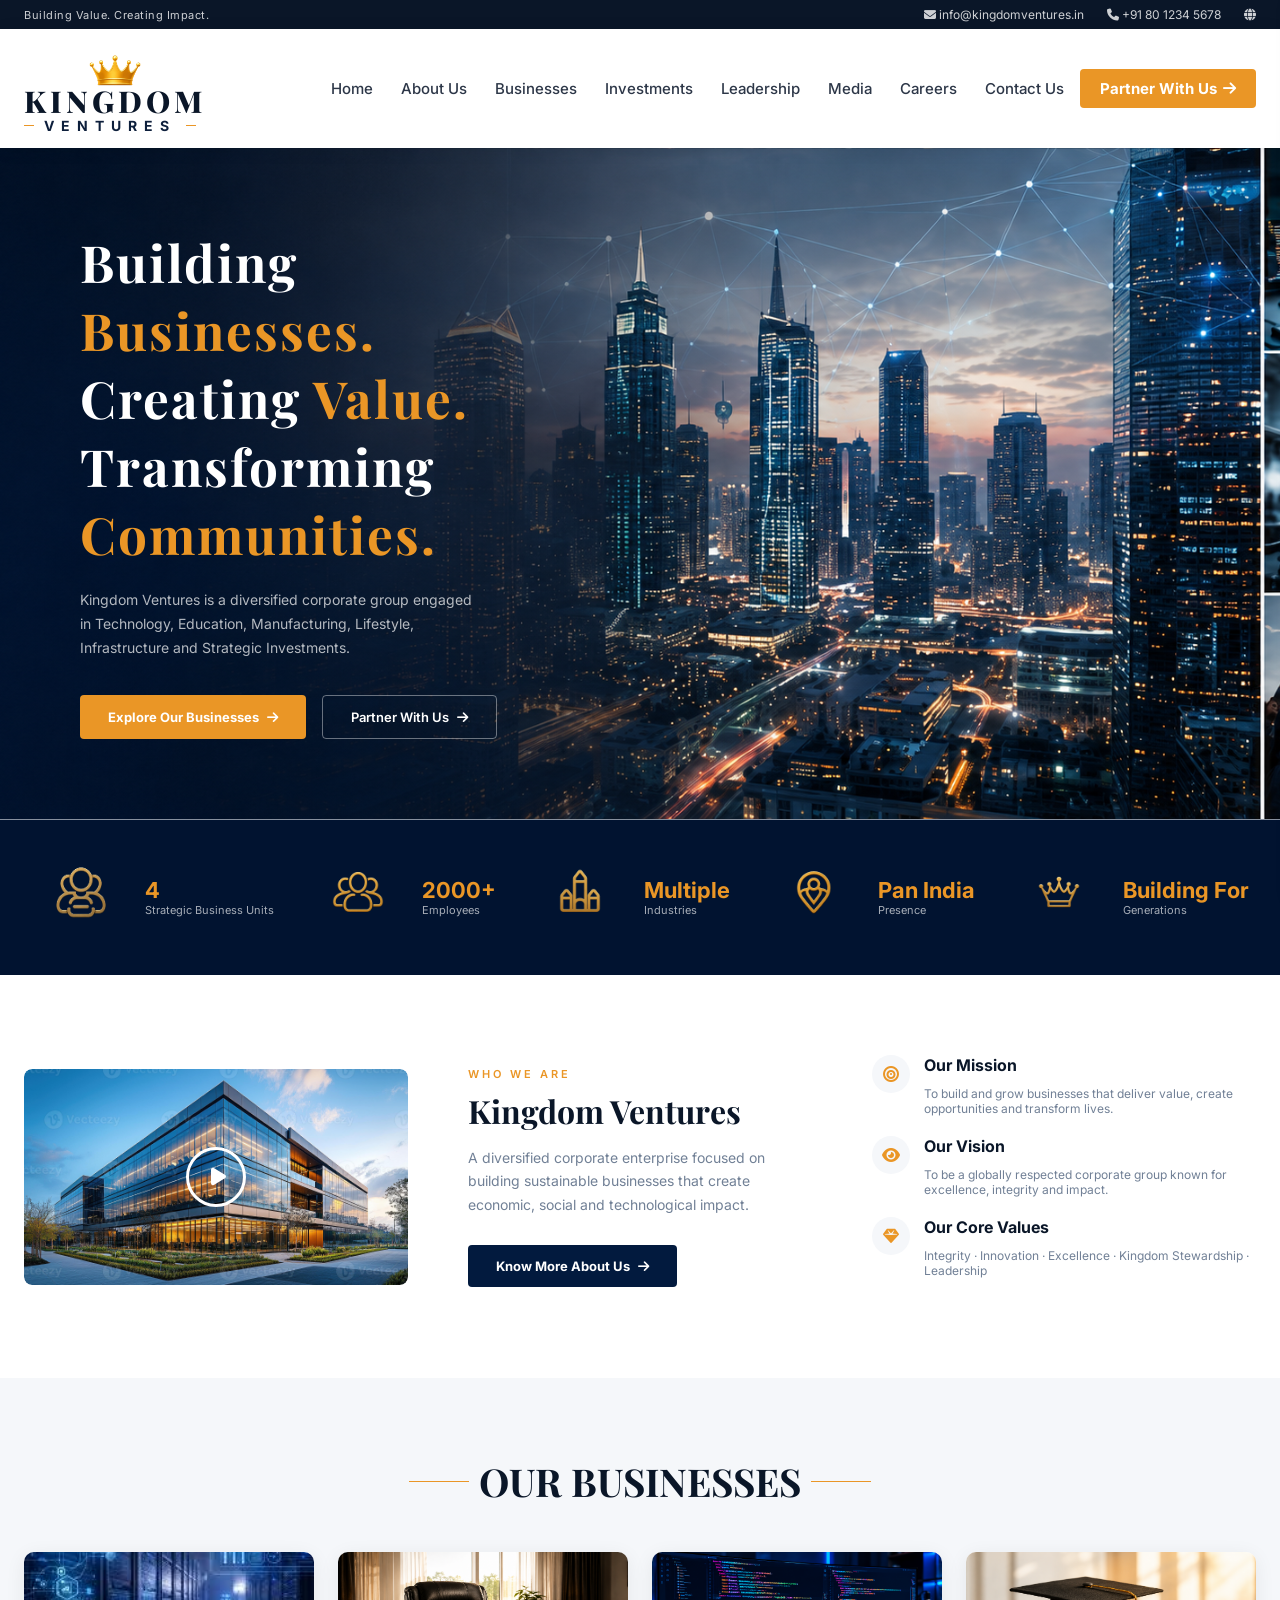
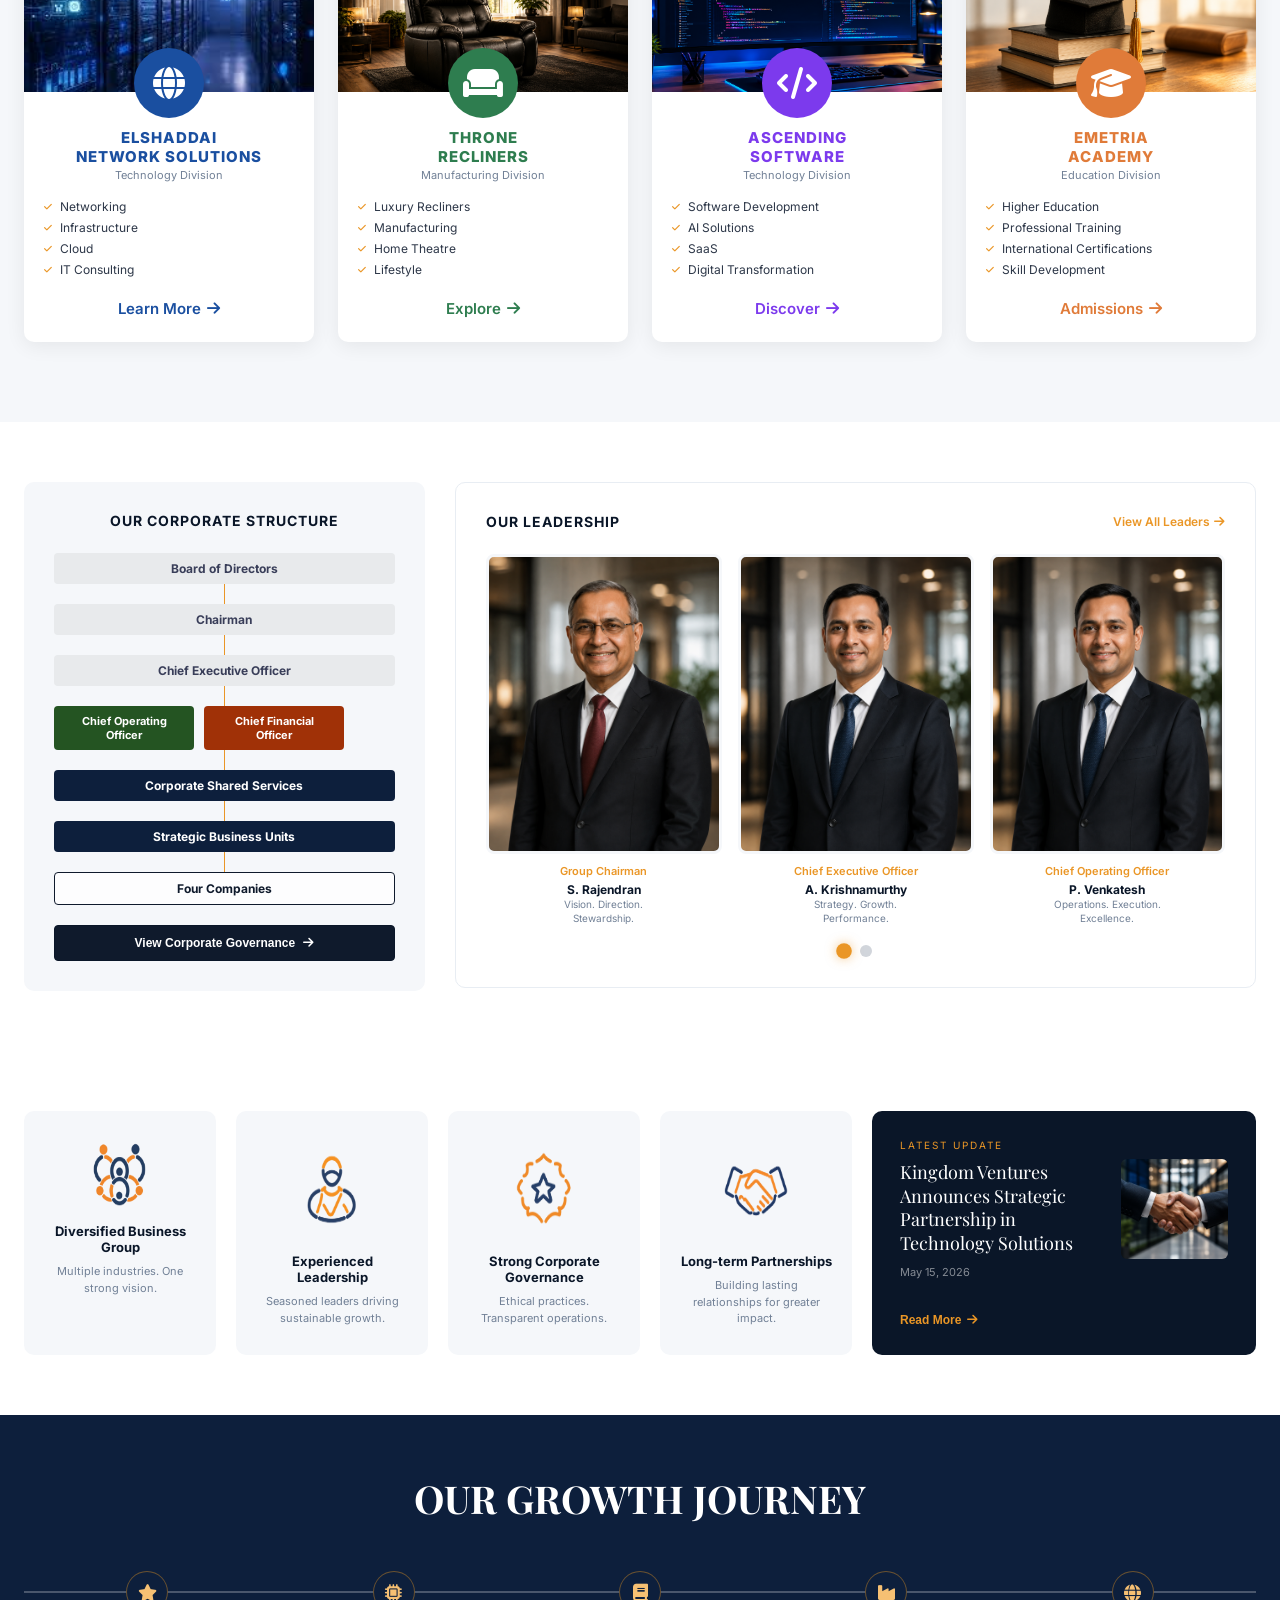
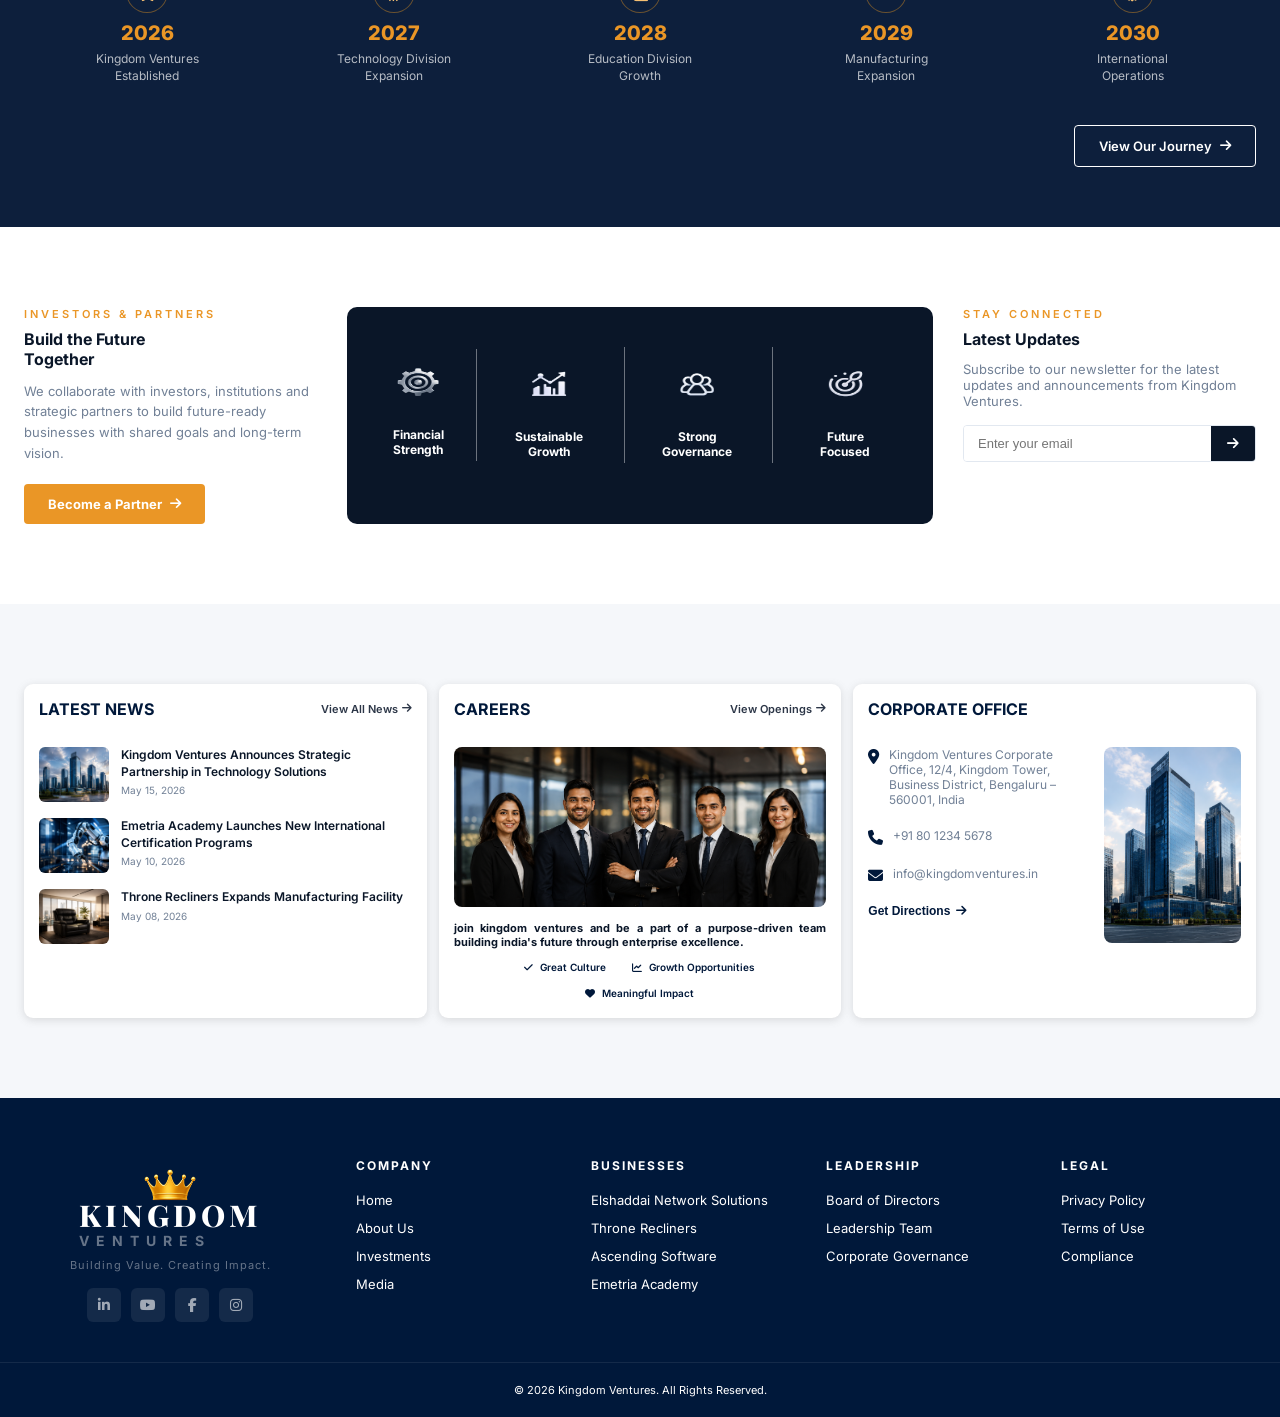
==== index.html @ d8ea3d7d "Added HTML code" ====
<!DOCTYPE html>
<html lang="en">
<head>
<meta charset="UTF-8">
<meta name="viewport" content="width=device-width, initial-scale=1.0">
<title>Kingdom Ventures – Building Value. Creating Impact.</title>
<link href="https://fonts.googleapis.com/css2?family=Playfair+Display:wght@400;600;700&family=Inter:wght@300;400;500;600;700&display=swap" rel="stylesheet">
<link rel="stylesheet" href="https://cdnjs.cloudflare.com/ajax/libs/font-awesome/6.5.0/css/all.min.css">
<link rel="stylesheet" href="style.css">
</head>
<body>

<!-- TOP BAR -->
<div class="top-bar">
  <div class="inner">
    <span class="left">Building Value. Creating Impact.</span>
    <div>
      <a href="mailto:info@kingdomventures.in"><i class="fas fa-envelope"></i> info@kingdomventures.in</a>
      <a href="tel:+918012345678"><i class="fas fa-phone"></i> +91 80 1234 5678</a>
      <a href="#"><i class="fas fa-globe"></i></a>
    </div>
  </div>
</div>

<!-- HEADER -->
<header>
  <div class="header-inner">
    <a href="#" class="logo">
      <div class="logo-icon" style="width: 80px;
    height: 41px;">
        <img src="images/Crown.png" style="width: 100%;">
      </div>
      <div class="logo-text">
        <span class="name">KINGDOM</span>
          <div style="display:flex; align-items:center; gap:10px;">
             <div class="section-divider" style="    width: 10px;
    height: 1px;"></div>
        <span class="sub">VENTURES</span>
           <div class="section-divider" style="    width: 10px;
    height: 1px;"></div>
          </div>
      </div>
    </a>
    <nav>
      <a href="#">Home</a>
      <a href="#">About Us</a>
      <a href="#">Businesses</a>
      <a href="#">Investments</a>
      <a href="#">Leadership</a>
      <a href="#">Media</a>
      <a href="#">Careers</a>
      <a href="#">Contact Us</a>
      <a href="#" class="btn-partner">Partner With Us <i class="fas fa-arrow-right"></i></a>
    </nav>
    <button class="hamburger" id="hamburger"><i class="fas fa-bars"></i></button>
  </div>
</header>

<!-- MOBILE SIDEBAR OVERLAY -->
<div class="mobile-overlay" id="mobileOverlay"></div>
<div class="mobile-sidebar" id="mobileSidebar">
  <button class="mobile-close" id="mobileClose"><i class="fas fa-times"></i></button>
  <div class="mobile-sidebar-links">
    <a href="#">Home</a>
    <a href="#">About Us</a>
    <a href="#">Businesses</a>
    <a href="#">Investments</a>
    <a href="#">Leadership</a>
    <a href="#">Media</a>
    <a href="#">Careers</a>
    <a href="#">Contact Us</a>
    <a href="#" class="btn-partner" style="margin-top:20px;display:flex;justify-content:center;">Partner With Us <i class="fas fa-arrow-right"></i></a>
  </div>
</div>

<!-- HERO -->
<section class="hero" style="padding:0;">
  <div class="hero-left">
    <h1>
      Building <span>Businesses.</span><br>
      Creating <span>Value.</span><br>
      Transforming <span>Communities.</span>
    </h1>
    <p>Kingdom Ventures is a diversified corporate group engaged in Technology, Education, Manufacturing, Lifestyle, Infrastructure and Strategic Investments.</p>
    <div class="hero-buttons">
      <a href="#" class="btn-primary">Explore Our Businesses <i class="fas fa-arrow-right"></i></a>
      <a href="#" class="btn-outline">Partner With Us <i class="fas fa-arrow-right"></i></a>
    </div>
  </div>

</section>

<!-- STATS BAR -->
<div class="stats-bar">
  <div class="stats-inner">
    <div class="stat-item">
      <div class="stat-icon"><img src="images/kv_1.png" style="width: 100px;height: 100px;"></div>
      <div>
        <div class="stat-num">4</div>
        <div class="stat-label">Strategic Business Units</div>
      </div>
    </div>
    <div class="stat-item">
      <div class="stat-icon"><img src="images/kv_2.png" style="width: 100px;height: 100px;"></div>
      <div>
        <div class="stat-num">2000+</div>
        <div class="stat-label">Employees</div>
      </div>
    </div>
    <div class="stat-item">
      <div class="stat-icon"><img src="images/kv_3.png" style="width: 100px;height: 100px;"></div>
      <div>
        <div class="stat-num">Multiple</div>
        <div class="stat-label">Industries</div>
      </div>
    </div>
    <div class="stat-item">
      <div class="stat-icon"><img src="images/kv_4.png" style="width: 100px;height: 100px;"></div>
      <div>
        <div class="stat-num">Pan India</div>
        <div class="stat-label">Presence</div>
      </div>
    </div>
    <div class="stat-item">
      <div class="stat-icon"><img src="images/kv_5.png" style="width: 100px;height: 100px;"></div>
      <div>
        <div class="stat-num">Building For</div>
        <div class="stat-label">Generations</div>
      </div>
    </div>
  </div>
</div>

<!-- WHO WE ARE -->
<section>
  <div class="container">
    <div class="who-grid">
      <div class="who-img-wrap fade-up">
        <img src="images/2.jpg" alt="Kingdom Ventures HQ">
        <div class="play-btn"><i class="fas fa-play"></i></div>
      </div>
      <div class="who-mid fade-up fade-up-delay-1">
        <div class="section-label">WHO WE ARE</div>
        <h2>Kingdom Ventures</h2>
        <p>A diversified corporate enterprise focused on building sustainable businesses that create economic, social and technological impact.</p>
        <a href="#" class="btn-primary" style="display:inline-flex;background: #021A3E;">Know More About Us <i class="fas fa-arrow-right"></i></a>
      </div>
      <div class="fade-up fade-up-delay-2">
        <div class="mvv-item">
          <div class="mvv-icon"><i class="fas fa-bullseye"></i></div>
          <div>
            <h4>Our Mission</h4>
            <p>To build and grow businesses that deliver value, create opportunities and transform lives.</p>
          </div>
        </div>
        <div class="mvv-item">
          <div class="mvv-icon"><i class="fas fa-eye"></i></div>
          <div>
            <h4>Our Vision</h4>
            <p>To be a globally respected corporate group known for excellence, integrity and impact.</p>
          </div>
        </div>
        <div class="mvv-item">
          <div class="mvv-icon"><i class="fas fa-gem"></i></div>
          <div>
            <h4>Our Core Values</h4>
            <p class="values-list">Integrity · Innovation · Excellence · Kingdom Stewardship · Leadership</p>
          </div>
        </div>
      </div>
    </div>
  </div>
</section>

<!-- OUR BUSINESSES -->
<section class="businesses">
  <div class="container">
    <div class="section-center">
      <div class="section-divider"></div>
      <h2 class="section-title">OUR BUSINESSES</h2>
         <div class="section-divider"></div>
    </div>
    <div class="biz-grid" style="margin-top:48px;">
      <div class="biz-card blue fade-up">
        <div class="biz-img" style="background-image:url('images/3.jpg');">
          <div class="biz-badge"><i class="fas fa-globe"></i></div>
        </div>
        <div class="biz-body">
          <h3>Elshaddai<br>Network Solutions</h3>
          <div class="biz-sub">Technology Division</div>
          <ul class="biz-features">
            <li><i class="fas fa-check"></i> Networking</li>
            <li><i class="fas fa-check"></i> Infrastructure</li>
            <li><i class="fas fa-check"></i> Cloud</li>
            <li><i class="fas fa-check"></i> IT Consulting</li>
          </ul>
          <a href="#" class="biz-link">Learn More <i class="fas fa-arrow-right"></i></a>
        </div>
      </div>
      <div class="biz-card green fade-up fade-up-delay-1">
        <div class="biz-img" style="background-image:url('images/4.png');">
          <div class="biz-badge"><i class="fas fa-couch"></i></div>
        </div>
        <div class="biz-body">
          <h3>Throne<br>Recliners</h3>
          <div class="biz-sub">Manufacturing Division</div>
          <ul class="biz-features">
            <li><i class="fas fa-check"></i> Luxury Recliners</li>
            <li><i class="fas fa-check"></i> Manufacturing</li>
            <li><i class="fas fa-check"></i> Home Theatre</li>
            <li><i class="fas fa-check"></i> Lifestyle</li>
          </ul>
          <a href="#" class="biz-link">Explore <i class="fas fa-arrow-right"></i></a>
        </div>
      </div>
      <div class="biz-card purple fade-up fade-up-delay-2">
        <div class="biz-img" style="background-image:url('images/9.png');">
          <div class="biz-badge"><i class="fas fa-code"></i></div>
        </div>
        <div class="biz-body">
          <h3>Ascending<br>Software</h3>
          <div class="biz-sub">Technology Division</div>
          <ul class="biz-features">
            <li><i class="fas fa-check"></i> Software Development</li>
            <li><i class="fas fa-check"></i> AI Solutions</li>
            <li><i class="fas fa-check"></i> SaaS</li>
            <li><i class="fas fa-check"></i> Digital Transformation</li>
          </ul>
          <a href="#" class="biz-link">Discover <i class="fas fa-arrow-right"></i></a>
        </div>
      </div>
      <div class="biz-card orange fade-up fade-up-delay-3">
        <div class="biz-img" style="background-image:url('images/5.png');">
          <div class="biz-badge"><i class="fas fa-graduation-cap"></i></div>
        </div>
        <div class="biz-body">
          <h3>Emetria<br>Academy</h3>
          <div class="biz-sub">Education Division</div>
          <ul class="biz-features">
            <li><i class="fas fa-check"></i> Higher Education</li>
            <li><i class="fas fa-check"></i> Professional Training</li>
            <li><i class="fas fa-check"></i> International Certifications</li>
            <li><i class="fas fa-check"></i> Skill Development</li>
          </ul>
          <a href="#" class="biz-link">Admissions <i class="fas fa-arrow-right"></i></a>
        </div>
      </div>
    </div>
  </div>
</section>

<!-- CORPORATE STRUCTURE + LEADERSHIP -->
<section style="padding:60px 0;">
  <div class="container">
    <div class="cl-grid">
      <div class="corp-box fade-up">
        <h3>Our Corporate Structure</h3>
        <div class="corp-tree">
          <div class="corp-node">Board of Directors</div>
          <div class="corp-connector"></div>
          <div class="corp-node">Chairman</div>
          <div class="corp-connector"></div>
          <div class="corp-node">Chief Executive Officer</div>
          <div class="corp-connector"></div>
          <div class="corp-row">
            <div class="corp-node highlight" style="width:140px;font-size:11px;background: #245422;color: white;">Chief Operating Officer</div>
            <div class="corp-node highlight" style="width:140px;font-size:11px;    background: #A03107;
    color: white;">Chief Financial Officer</div>
          </div>
          <div class="corp-connector"></div>
          <div class="corp-node dark">Corporate Shared Services</div>
          <div class="corp-connector"></div>
          <div class="corp-node dark">Strategic Business Units</div>
          <div class="corp-connector"></div>
          <div class="corp-node" style="background: #FDFDFE;
    color: #0F1A2C;
    border: 1px solid #0F1A2C;">Four Companies</div>
        </div>
        <button class="btn-gov">View Corporate Governance <i class="fas fa-arrow-right"></i></button>
      </div>
      <div class="leadership-box fade-up fade-up-delay-1">
        <div class="leadership-header">
          <h3>Our Leadership</h3>
          <a href="#" class="view-all">View All Leaders <i class="fas fa-arrow-right"></i></a>
        </div>
        <div class="leaders-carousel">
          <div class="leaders-row" id="leadersTrack">
            <div class="leader-card">
              <div class="leader-photo" style="background-image:url('images/6.png');"></div>
              <div class="leader-title">Group Chairman</div>
              <div class="leader-name">S. Rajendran</div>
              <div class="leader-desc">Vision. Direction.<br>Stewardship.</div>
            </div>
            <div class="leader-card">
              <div class="leader-photo" style="background-image:url('images/7.png');"></div>
              <div class="leader-title">Chief Executive Officer</div>
              <div class="leader-name">A. Krishnamurthy</div>
              <div class="leader-desc">Strategy. Growth.<br>Performance.</div>
            </div>
            <div class="leader-card">
              <div class="leader-photo" style="background-image:url('images/7.png');"></div>
              <div class="leader-title">Chief Operating Officer</div>
              <div class="leader-name">P. Venkatesh</div>
              <div class="leader-desc">Operations. Execution.<br>Excellence.</div>
            </div>
            <div class="leader-card">
              <div class="leader-photo" style="background-image:url('images/7.png');"></div>
              <div class="leader-title">Chief Financial Officer</div>
              <div class="leader-name">R. Subramaniam</div>
              <div class="leader-desc">Finance. Control.<br>Growth.</div>
            </div>
            <div class="leader-card">
              <div class="leader-photo" style="background:#a4a4a41f; display:flex; align-items:center; justify-content:center;">
              <img src="images/4_Image.png" style="width: 190px;">
              </div>
              <div class="leader-title">Board of Directors</div>
              <div class="leader-name">Council</div>
              <div class="leader-desc">Experience. Governance.<br>Guidance.</div>
            </div>
          </div>
        </div>
        <div class="leaders-dots" id="leadersDots">
          <span class="dot active" data-slide="0"></span>
          <span class="dot" data-slide="1"></span>
          <span class="dot" data-slide="2"></span>
        </div>
      </div>
    </div>
  </div>
</section>

<!-- WHY US -->
<section style="padding:60px 0; background:var(--white);">
  <div class="container">
    <div class="why-grid">
      <div class="why-card fade-up">
        <div class="why-icon">
          <img src="images/kv_01.png" style="width:100px;height: 70px;">
        </div>
        <h4>Diversified Business Group</h4>
        <p>Multiple industries. One strong vision.</p>
      </div>
      <div class="why-card fade-up fade-up-delay-1">
        <div class="why-icon"><img src="images/kv_02.png" style="width:100px;height: 100px;"></div>
        <h4>Experienced Leadership</h4>
        <p>Seasoned leaders driving sustainable growth.</p>
      </div>
      <div class="why-card fade-up fade-up-delay-2">
        <div class="why-icon"><img src="images/kv_03.png" style="width:100px;height: 100px;"></div>
        <h4>Strong Corporate Governance</h4>
        <p>Ethical practices. Transparent operations.</p>
      </div>
      <div class="why-card fade-up fade-up-delay-3">
        <div class="why-icon"><img src="images/kv_04.png" style="width:100px;height: 100px;"></div>
        <h4>Long-term Partnerships</h4>
        <p>Building lasting relationships for greater impact.</p>
      </div>
      <div class="news-highlight fade-up fade-up-delay-4">
        <div style="display:flex;align-items:center;gap:20px;">
      <div>
            <div class="news-hl-label">Latest Update</div>
          <div class="news-hl-title">Kingdom Ventures Announces Strategic Partnership in Technology Solutions</div>
          <div class="news-hl-date">May 15, 2026</div>
      </div>
          <div class="news-hl-img"></div>
        </div>
        <button class="btn-read">Read More <i class="fas fa-arrow-right"></i></button>
      </div>
    </div>
  </div>
</section>

<!-- GROWTH JOURNEY -->
<section class="journey">
  <div class="container">
    <div class="section-center">
      <!-- <div class="section-divider"></div> -->
      <h2 class="section-title">OUR GROWTH JOURNEY</h2>
    </div>
    <div class="timeline">
      <div class="tl-item fade-up">
        <div class="tl-dot"><i class="fas fa-star" style="    font-size: 17px;
    color: #f6c073;"></i></div>
        <div class="tl-year">2026</div>
        <div class="tl-label">Kingdom Ventures<br>Established</div>
      </div>
      <div class="tl-item fade-up fade-up-delay-1">
        <div class="tl-dot"><i class="fas fa-microchip" style="    font-size: 17px;
    color: #f6c073;"></i></div>
        <div class="tl-year">2027</div>
        <div class="tl-label">Technology Division<br>Expansion</div>
      </div>
      <div class="tl-item fade-up fade-up-delay-2">
        <div class="tl-dot"><i class="fas fa-book" style="    font-size: 17px;
    color: #f6c073;"></i></div>
        <div class="tl-year">2028</div>
        <div class="tl-label">Education Division<br>Growth</div>
      </div>
      <div class="tl-item fade-up fade-up-delay-3">
        <div class="tl-dot"><i class="fas fa-industry" style="    font-size: 17px;
    color: #f6c073;"></i></div>
        <div class="tl-year">2029</div>
        <div class="tl-label">Manufacturing<br>Expansion</div>
      </div>
      <div class="tl-item fade-up fade-up-delay-4">
        <div class="tl-dot"><i class="fas fa-globe" style="    font-size: 17px;
    color: #f6c073;"></i></div>
        <div class="tl-year">2030</div>
        <div class="tl-label">International<br>Operations</div>
      </div>
    </div>
    <div class="journey-cta">
      <a href="#" class="btn-journey">View Our Journey <i class="fas fa-arrow-right"></i></a>
    </div>
  </div>
</section>

<!-- INVESTORS & PARTNERS -->
<section>
  <div class="container">
    <div class="investors-grid">
      <div class="inv-left fade-up">
        <div class="section-label">INVESTORS & PARTNERS</div>
        <h3>Build the Future<br>Together</h3>
        <p>We collaborate with investors, institutions and strategic partners to build future-ready businesses with shared goals and long-term vision.</p>
        <a href="#" class="btn-become">Become a Partner <i class="fas fa-arrow-right"></i></a>
      </div>
      <div class="inv-mid fade-up fade-up-delay-1">
        <div class="inv-features">
          <div class="inv-feat">
            <div class="inv-feat-icon" style="    width: 70px;
    height: 70px;"><img src="images/Settings.png" style="width:100%;"></div>
            <div class="inv-feat-name">Financial <br> Strength</div>
          </div>
          <div class="inv-feat">
  <div class="inv-feat-icon" style="     width: 104px;
    height: 74px;"><img src="images/KV-_Graph.png" style="    width: 104px;"></div>
            <div class="inv-feat-name">Sustainable <br> Growth</div>
          </div>
          <div class="inv-feat">
           <div class="inv-feat-icon" style="     width: 104px;
    height: 74px;"><img src="images/KV_people.png" style="    width: 104px;"></div>
            <div class="inv-feat-name">Strong <br> Governance</div>
          </div>
          <div class="inv-feat" style="border-right: none; padding-right: 0;">
           <div class="inv-feat-icon" style="    width: 104px;
    height: 74px;"><img src="images/Kv_Goal.png" style="    width: 104px;"></div>
            <div class="inv-feat-name">Future <br> Focused</div>
          </div>
        </div>
      </div>
      <div class="inv-right fade-up fade-up-delay-2">
        <div class="section-label">STAY CONNECTED</div>
        <h3>Latest Updates</h3>
        <p>Subscribe to our newsletter for the latest updates and announcements from Kingdom Ventures.</p>
        <div class="newsletter">
          <input type="email" placeholder="Enter your email">
          <button><i class="fas fa-arrow-right"></i></button>
        </div>
      </div>
    </div>
  </div>
</section>

<!-- LATEST NEWS + CAREERS + OFFICE -->
<section class="news-section">
  <div class="container">
    <div class="news-cols">
      <!-- Latest News -->
      <div class="fade-up" style="    box-shadow: rgba(99, 99, 99, 0.2) 0px 2px 8px 0px;
    padding: 15px;
    border-radius: 9px;background:white">
        <div class="news-col-top">
          <h3 class="news-col">Latest News</h3>
          <a href="#" class="view-all-link">View All News <i class="fas fa-arrow-right"></i></a>
        </div>
        <div class="news-item">
          <div class="news-thumb" style="background-image:url('images/Tall building left.png');"></div>
          <div>
            <div class="news-item-title">Kingdom Ventures Announces Strategic Partnership in Technology Solutions</div>
            <div class="news-item-date">May 15, 2026</div>
          </div>
        </div>
        <div class="news-item">
          <div class="news-thumb" style="background-image:url('images/Left below tall building.png');"></div>
          <div>
            <div class="news-item-title">Emetria Academy Launches New International Certification Programs</div>
            <div class="news-item-date">May 10, 2026</div>
          </div>
        </div>
        <div class="news-item">
          <div class="news-thumb" style="background-image:url('images/Left Image 3.png');"></div>
          <div>
            <div class="news-item-title">Throne Recliners Expands Manufacturing Facility</div>
            <div class="news-item-date">May 08, 2026</div>
          </div>
        </div>
      </div>

      <!-- Careers -->
      <div class="fade-up fade-up-delay-1" style="    box-shadow: rgba(99, 99, 99, 0.2) 0px 2px 8px 0px;
    padding: 15px;
    border-radius: 9px;background:white">
        <div class="news-col-top">
          <h3 class="news-col">Careers</h3>
          <a href="#" class="view-all-link">View Openings <i class="fas fa-arrow-right"></i></a>
        </div>
        <div class="careers-box">
          <div class="careers-photo"></div>
          <h4>Join Kingdom Ventures and be a part of a purpose-driven team building India's future through enterprise excellence.</h4>
          <!-- <p>Great culture · Growth opportunities · Meaningful impact</p> -->
          <div class="careers-tags">
            <span class="tag"><i class="fas fa-check"></i> Great Culture</span>
            <span class="tag"><i class="fas fa-chart-line"></i> Growth Opportunities</span>
            <span class="tag"><i class="fas fa-heart"></i> Meaningful Impact</span>
          </div>
        </div>
      </div>

      <!-- Corporate Office -->
      <div class="fade-up fade-up-delay-2" style="    box-shadow: rgba(99, 99, 99, 0.2) 0px 2px 8px 0px;
    padding: 15px;
    border-radius: 9px;background:white">
        <div class="news-col-top">
          <h3 class="news-col">Corporate Office</h3>
        </div>
        <div class="office-card" style="display: flex;
    ">
       <div>
           <div class="office-info"><i class="fas fa-map-marker-alt"></i><span>Kingdom Ventures Corporate Office, 12/4, Kingdom Tower, Business District, Bengaluru – 560001, India</span></div>
          <div class="office-info"><i class="fas fa-phone"></i><span>+91 80 1234 5678</span></div>
          <div class="office-info"><i class="fas fa-envelope"></i><span>info@kingdomventures.in</span></div>
                    <button class="btn-directions">Get Directions <i class="fas fa-arrow-right"></i></button>

       </div>
          <div class="office-img"></div>
        </div>
      </div>
    </div>
  </div>
</section>

<!-- FOOTER -->
<footer>
  <div class="footer-main">
    <div class="container">
      <div class="footer-grid">
        <div class="footer-brand">
          <div class="logo">
             <div class="logo-icon" style="width: 80px;
    height: 41px;">
        <img src="images/Crown.png" style="width: 100%;">
      </div>
            <div class="logo-text">
              <span class="name">KINGDOM</span>
              <span class="sub">VENTURES</span>
            </div>
          </div>
          <div class="footer-tagline">Building Value. Creating Impact.</div>
          <div class="footer-socials">
            <a href="#" class="social-btn"><i class="fab fa-linkedin-in"></i></a>
            <a href="#" class="social-btn"><i class="fab fa-youtube"></i></a>
            <a href="#" class="social-btn"><i class="fab fa-facebook-f"></i></a>
            <a href="#" class="social-btn"><i class="fab fa-instagram"></i></a>
          </div>
        </div>
        <div class="footer-col">
          <h5>Company</h5>
          <ul>
            <li><a href="#">Home</a></li>
            <li><a href="#">About Us</a></li>
            <li><a href="#">Investments</a></li>
            <li><a href="#">Media</a></li>
          </ul>
        </div>
        <div class="footer-col">
          <h5>Businesses</h5>
          <ul>
            <li><a href="#">Elshaddai Network Solutions</a></li>
            <li><a href="#">Throne Recliners</a></li>
            <li><a href="#">Ascending Software</a></li>
            <li><a href="#">Emetria Academy</a></li>
          </ul>
        </div>
        <div class="footer-col">
          <h5>Leadership</h5>
          <ul>
            <li><a href="#">Board of Directors</a></li>
            <li><a href="#">Leadership Team</a></li>
            <li><a href="#">Corporate Governance</a></li>
          </ul>
        </div>
        <div class="footer-col">
          <h5>Legal</h5>
          <ul>
            <li><a href="#">Privacy Policy</a></li>
            <li><a href="#">Terms of Use</a></li>
            <li><a href="#">Compliance</a></li>
          </ul>
        </div>
      </div>
    </div>
  </div>
  <div class="footer-bottom">
    <div class="container">
      <div class="footer-bottom-inner">
        <span>© 2026 Kingdom Ventures. All Rights Reserved.</span>
      </div>
    </div>
  </div>
</footer>

<script>
  // Intersection Observer for fade-up animations
  const observer = new IntersectionObserver((entries) => {
    entries.forEach(entry => {
      if (entry.isIntersecting) {
        entry.target.classList.add('visible');
      }
    });
  }, { threshold: 0.1, rootMargin: '0px 0px -40px 0px' });

  document.querySelectorAll('.fade-up, .stat-item').forEach(el => observer.observe(el));

  // Smooth counter animation for stats
  function animateCount(el, target, suffix = '') {
    let start = 0;
    const duration = 1500;
    const step = Math.ceil(target / (duration / 16));
    const interval = setInterval(() => {
      start = Math.min(start + step, target);
      el.textContent = start + suffix;
      if (start >= target) clearInterval(interval);
    }, 16);
  }

  // Hero headline stagger animation
  document.querySelectorAll('.hero-left h1').forEach(h => {
    h.style.opacity = '0';
    h.style.transform = 'translateY(30px)';
    h.style.transition = 'opacity 0.8s ease, transform 0.8s ease';
    setTimeout(() => {
      h.style.opacity = '1';
      h.style.transform = 'translateY(0)';
    }, 200);
  });

  document.querySelectorAll('.hero-left p, .hero-buttons').forEach((el, i) => {
    el.style.opacity = '0';
    el.style.transform = 'translateY(20px)';
    el.style.transition = 'opacity 0.6s ease, transform 0.6s ease';
    setTimeout(() => {
      el.style.opacity = '1';
      el.style.transform = 'translateY(0)';
    }, 600 + i * 200);
  });

  // Sticky header shadow enhancement on scroll
  window.addEventListener('scroll', () => {
    const header = document.querySelector('header');
    if (window.scrollY > 10) {
      header.style.boxShadow = '0 4px 24px rgba(0,0,0,0.12)';
    } else {
      header.style.boxShadow = '0 2px 16px rgba(0,0,0,0.08)';
    }
  });

  // ═══ MOBILE SIDEBAR TOGGLE ═══
  (function() {
    const hamburger = document.getElementById('hamburger');
    const sidebar = document.getElementById('mobileSidebar');
    const overlay = document.getElementById('mobileOverlay');
    const closeBtn = document.getElementById('mobileClose');

    function openSidebar() {
      sidebar.classList.add('open');
      overlay.classList.add('open');
      document.body.style.overflow = 'hidden';
    }

    function closeSidebar() {
      sidebar.classList.remove('open');
      overlay.classList.remove('open');
      document.body.style.overflow = '';
    }

    if (hamburger) hamburger.addEventListener('click', openSidebar);
    if (closeBtn) closeBtn.addEventListener('click', closeSidebar);
    if (overlay) overlay.addEventListener('click', closeSidebar);

    // Close on link click inside sidebar
    if (sidebar) {
      sidebar.querySelectorAll('a').forEach(link => {
        link.addEventListener('click', closeSidebar);
      });
    }

    // Close sidebar when resizing to desktop
    window.addEventListener('resize', () => {
      if (window.innerWidth > 768) {
        closeSidebar();
      }
    });
  })();

  // ═══ LEADERSHIP CAROUSEL SLIDER ═══
  (function() {
    const track = document.getElementById('leadersTrack');
    const dots = document.querySelectorAll('#leadersDots .dot');
    if (!track || !dots.length) return;

    let currentSlide = 0;
    let cards = track.querySelectorAll('.leader-card');
    let cardsPerSlide = 3;
    let autoPlayInterval;

    function getCardsPerSlide() {
      if (window.innerWidth < 768) return 1;
      if (window.innerWidth < 1024) return 2;
      return 3;
    }

    function updateSlide() {
      cardsPerSlide = getCardsPerSlide();
      const totalSlides = Math.ceil(cards.length / cardsPerSlide);
      
      // Adjust dots count
      const dotsContainer = document.getElementById('leadersDots');
      while (dotsContainer.children.length < totalSlides) {
        const newDot = document.createElement('span');
        newDot.className = 'dot';
        newDot.dataset.slide = dotsContainer.children.length;
        newDot.addEventListener('click', () => goToSlide(parseInt(newDot.dataset.slide)));
        dotsContainer.appendChild(newDot);
      }
      while (dotsContainer.children.length > totalSlides) {
        dotsContainer.removeChild(dotsContainer.lastChild);
      }

      if (currentSlide >= totalSlides) currentSlide = totalSlides - 1;
      if (currentSlide < 0) currentSlide = 0;

      const cardWidth = cards[0].offsetWidth + 16; // card width + gap
      const offset = currentSlide * cardsPerSlide * cardWidth;
      track.style.transform = `translateX(-${offset}px)`;

      // Update active dot
      const allDots = dotsContainer.querySelectorAll('.dot');
      allDots.forEach((d, i) => {
        d.classList.toggle('active', i === currentSlide);
      });
    }

    function goToSlide(index) {
      currentSlide = index;
      updateSlide();
      resetAutoPlay();
    }

    function nextSlide() {
      cardsPerSlide = getCardsPerSlide();
      const totalSlides = Math.ceil(cards.length / cardsPerSlide);
      currentSlide = (currentSlide + 1) % totalSlides;
      updateSlide();
    }

    function resetAutoPlay() {
      clearInterval(autoPlayInterval);
      autoPlayInterval = setInterval(nextSlide, 4000);
    }

    // Initialize dots with click handlers
    document.querySelectorAll('#leadersDots .dot').forEach(dot => {
      dot.addEventListener('click', () => {
        goToSlide(parseInt(dot.dataset.slide));
      });
    });

    // Handle resize
    let resizeTimer;
    window.addEventListener('resize', () => {
      clearTimeout(resizeTimer);
      resizeTimer = setTimeout(updateSlide, 200);
    });

    // Initial setup
    setTimeout(updateSlide, 100);
    autoPlayInterval = setInterval(nextSlide, 4000);

    // Pause on hover
    const carousel = document.querySelector('.leaders-carousel');
    if (carousel) {
      carousel.addEventListener('mouseenter', () => clearInterval(autoPlayInterval));
      carousel.addEventListener('mouseleave', () => {
        autoPlayInterval = setInterval(nextSlide, 4000);
      });
    }
  })();
</script>
</body>
</html>
---- style.css ----
*,
*::before,
*::after {
  box-sizing: border-box;
  margin: 0;
  padding: 0;
}

:root {
  --navy: #0a1628;
  --navy2: #0d1f3c;
  --gold: #EA9626;
  --gold2: #e8c96d;
  --white: #ffffff;
  --light: #f5f7fa;
  --text: #2d3748;
  --muted: #718096;
  --orange: #e07b39;
  --green: #2e7d4f;
  --blue-accent: #1a4fa0;
}

html {
  scroll-behavior: smooth;
}

body {
  font-family: "Inter", sans-serif;
  color: var(--text);
  background: var(--white);
  overflow-x: hidden;
}

img {
  max-width: 100%;
}

/* ── TOP BAR ── */
.top-bar {
  background: var(--navy);
  color: rgba(255, 255, 255, 0.8);
  font-size: 12px;
  padding: 7px 0;
}
.top-bar .inner {
  max-width: 1280px;
  margin: 0 auto;
  padding: 0 24px;
  display: flex;
  justify-content: space-between;
  align-items: center;
}
.top-bar a {
  color: rgba(255, 255, 255, 0.8);
  text-decoration: none;
  margin-left: 20px;
}
.top-bar a:hover {
  color: var(--gold);
}
.top-bar .left {
  font-size: 11px;
  letter-spacing: 0.5px;
}

/* ── HEADER ── */
header {
  background: var(--white);
  position: sticky;
  top: 0;
  z-index: 1000;
  box-shadow: 0 2px 16px rgba(0, 0, 0, 0.08);
  height: 119px;
  display: flex;
  align-items: center;
  justify-content: space-between;
}
.header-inner {
  max-width: 1379px;
  margin: 0 auto;
  padding: 0 24px;
  display: flex;
  align-items: center;
  justify-content: space-between;
  height: 68px;
  width: 100%;
}
.logo {
  display: flex;
  align-items: center;
  text-decoration: none;
  flex-direction: column;
}
.footer-brand {
  display: flex;
  flex-direction: column;
  align-items: center;
}

.logo-text {
  line-height: 1.1;
}
.logo-text .name {
  font-family: "Playfair Display", serif;
  font-size: 30px;
  font-weight: 800;
  color: var(--navy);
  display: block;
  letter-spacing: 4px;
}
.logo-text .sub {
  font-size: 14px;
  letter-spacing: 7px;
  color: #0d1f3c;
  text-transform: uppercase;
  font-weight: 700;
}

nav {
  display: flex;
  align-items: center;
  gap: 4px;
}
nav a {
  font-size: 15px;
  font-weight: 500;
  color: var(--text);
  text-decoration: none;
  padding: 8px 12px;
  border-radius: 4px;
  transition: color 0.2s;
  white-space: nowrap;
}
nav a:hover {
  color: var(--gold);
}

.btn-partner {
  background: var(--gold);
  color: white !important;
  padding: 10px 20px !important;
  border-radius: 4px;
  font-weight: 700 !important;
  display: flex;
  align-items: center;
  gap: 6px;
  transition: background 0.2s !important;
}
.btn-partner:hover {
  background: var(--gold2) !important;
  color: white !important;
}

/* ── HAMBURGER ── */
.hamburger {
  display: none;
  background: none;
  border: none;
  font-size: 24px;
  color: var(--navy);
  cursor: pointer;
  padding: 4px 8px;
  margin-left: auto;
  transition: color 0.2s;
}
.hamburger:hover {
  color: var(--gold);
}

/* ── MOBILE SIDEBAR ── */
.mobile-overlay {
  position: fixed;
  inset: 0;
  background: rgba(0, 0, 0, 0.5);
  z-index: 2000;
  opacity: 0;
  pointer-events: none;
  transition: opacity 0.3s ease;
  display: none;
}
.mobile-overlay.open {
  opacity: 1;
  pointer-events: auto;
}
.mobile-sidebar {
  position: fixed;
  top: 0;
  right: -300px;
  width: 280px;
  max-width: 85vw;
  height: 100vh;
  background: var(--white);
  z-index: 2001;
  box-shadow: -4px 0 20px rgba(0, 0, 0, 0.15);
  transition: right 0.35s cubic-bezier(0.4, 0, 0.2, 1);
  overflow-y: auto;
  display: block;
}
.mobile-sidebar.open {
  right: 0;
}
.mobile-close {
  background: none;
  border: none;
  font-size: 22px;
  color: var(--navy);
  cursor: pointer;
  position: absolute;
  top: 16px;
  right: 16px;
  padding: 4px 8px;
  transition: color 0.2s;
}
.mobile-close:hover {
  color: var(--gold);
}
.mobile-sidebar-links {
  display: flex;
  flex-direction: column;
  padding: 60px 24px 24px;
}
.mobile-sidebar-links a {
  font-size: 16px;
  font-weight: 500;
  color: var(--navy);
  text-decoration: none;
  padding: 14px 0;
  border-bottom: 1px solid #e8edf3;
  transition: color 0.2s;
}
.mobile-sidebar-links a:hover {
  color: var(--gold);
}
.mobile-sidebar-links a:last-of-type {
  border-bottom: none;
}

/* ── HERO ── */
.hero {
  background-image: url("images/KV Banner Image.png");
  background-size: cover;
  background-position: center;
  min-height: 560px;
  display: grid;
  grid-template-columns: 1fr 1fr;
  overflow: hidden;
  position: relative;
}
.hero-left {
  display: flex;
  flex-direction: column;
  justify-content: center;
  padding: 80px 60px 80px 80px;
  position: relative;
  z-index: 2;
}
.hero-left h1 {
  font-family: "Playfair Display", serif;
  font-size: clamp(28px, 4vw, 54px);
  letter-spacing: 2px;
  color: var(--white);
  margin-bottom: 20px;
}
.hero-left h1 span {
  color: var(--gold);
}
.hero-left p {
  color: rgba(255, 255, 255, 0.7);
  font-size: 14px;
  line-height: 1.7;
  max-width: 400px;
  margin-bottom: 36px;
}
.hero-buttons {
  display: flex;
  gap: 16px;
  flex-wrap: wrap;
}
.btn-primary {
  background: var(--gold);
  color: white;
  padding: 13px 28px;
  border-radius: 4px;
  font-weight: 700;
  font-size: 13px;
  text-decoration: none;
  display: inline-flex;
  align-items: center;
  gap: 8px;
  transition: background 0.2s, transform 0.2s;
}
.btn-primary:hover {
  background: var(--gold2);
  transform: translateY(-2px);
}
.btn-outline {
  border: 1.5px solid rgba(255, 255, 255, 0.4);
  color: var(--white);
  padding: 13px 28px;
  border-radius: 4px;
  font-weight: 600;
  font-size: 13px;
  text-decoration: none;
  display: inline-flex;
  align-items: center;
  gap: 8px;
  transition: border-color 0.2s, transform 0.2s;
}
.btn-outline:hover {
  border-color: var(--gold);
  color: var(--gold);
  transform: translateY(-2px);
}

.hero-right {
  display: grid;
  grid-template-rows: 2fr 1fr;
  grid-template-columns: 1fr 1fr;
  gap: 4px;
  overflow: hidden;
}
.hero-img {
  background-size: cover;
  background-position: center;
  transition: transform 0.6s ease;
}
.hero-img:hover {
  transform: scale(1.03);
}
.hero-img.main {
  grid-row: 1 / 2;
  grid-column: 1 / 3;
  background-image: url("https://images.unsplash.com/photo-1486325212027-8081e485255e?w=900");
  min-height: 300px;
}
.hero-img.sm1 {
  background-image: url("https://images.unsplash.com/photo-1677442135703-1787eea5ce01?w=400");
}
.hero-img.sm2 {
  background-image: url("https://images.unsplash.com/photo-1523050854058-8df90110c9f1?w=400");
}

/* ── STATS BAR ── */
.stats-bar {
  background: #011330;
  border-top: 1px solid #ffffff87;
}
.stats-inner {
  max-width: 1280px;
  margin: 0 auto;
  padding: 24px 24px;
  display: flex;
  justify-content: space-around;
  align-items: center;
  flex-wrap: wrap;
  gap: 20px;
}
.stat-item {
  display: flex;
  align-items: center;
  gap: 14px;
  color: var(--white);
  opacity: 0;
  transform: translateY(20px);
  transition: opacity 0.5s ease, transform 0.5s ease;
}
.stat-item.visible {
  opacity: 1;
  transform: translateY(0);
}
.stat-icon {
  font-size: 28px;
  color: var(--gold);
  flex-shrink: 0;
}
.stat-num {
  font-size: 22px;
  font-weight: 700;
  color: var(--gold);
  line-height: 1;
}
.stat-label {
  font-size: 11px;
  color: rgba(255, 255, 255, 0.65);
  margin-top: 2px;
}

/* ── SECTION COMMON ── */
section {
  padding: 80px 0;
}
.container {
  max-width: 1280px;
  margin: 0 auto;
  padding: 0 24px;
}
.section-label {
  font-size: 11px;
  letter-spacing: 3px;
  text-transform: uppercase;
  color: var(--gold);
  font-weight: 600;
  margin-bottom: 8px;
}
.section-title {
  font-family: "Playfair Display", serif;
  font-size: clamp(24px, 3vw, 40px);
  color: var(--navy);
  line-height: 1.2;
  margin-bottom: 0;
}
.section-divider {
  width: 60px;
  height: 1px;
  background: var(--gold);
}
.section-center {
  display: flex;
  text-align: center;
  align-items: center;
  justify-content: center;
  gap: 10px;
  flex-wrap: wrap;
}
.section-desc {
  color: var(--muted);
  font-size: 14px;
  line-height: 1.7;
  max-width: 560px;
  margin: 0 auto 48px;
}

/* ── WHO WE ARE ── */
.who-grid {
  display: grid;
  grid-template-columns: 1fr 1fr 1fr;
  gap: 40px;
  align-items: center;
}
.who-img-wrap {
  position: relative;
  border-radius: 8px;
  overflow: hidden;
}
.who-img-wrap img {
  width: 100%;
  display: block;
  border-radius: 8px;
}
.play-btn {
  position: absolute;
  top: 50%;
  left: 50%;
  transform: translate(-50%, -50%);
  width: 60px;
  height: 60px;
  border: 3px solid white;
  border-radius: 50%;
  display: flex;
  align-items: center;
  justify-content: center;
  cursor: pointer;
  transition: background 0.2s;
}
.play-btn:hover {
  background: var(--gold);
}
.play-btn i {
  color: white;
  font-size: 20px;
  margin-left: 4px;
}

.who-mid {
  padding: 0 20px;
}
.who-mid .section-label {
  color: var(--gold);
}
.who-mid h2 {
  font-family: "Playfair Display", serif;
  font-size: 32px;
  color: var(--navy);
  margin-bottom: 14px;
}
.who-mid p {
  font-size: 14px;
  color: var(--muted);
  line-height: 1.7;
  margin-bottom: 28px;
}

.mvv-item {
  display: flex;
  align-items: flex-start;
  gap: 14px;
  margin-bottom: 20px;
}
.mvv-icon {
  width: 38px;
  height: 38px;
  background: var(--light);
  border-radius: 50%;
  display: flex;
  align-items: center;
  justify-content: center;
  flex-shrink: 0;
  color: var(--gold);
  font-size: 16px;
}
.mvv-item h4 {
  font-size: 16px;
  font-weight: 700;
  color: var(--navy);
  margin-bottom: 11px;
}
.mvv-item p {
  font-size: 12px;
  color: var(--muted);
}
.values-list {
  font-size: 12px;
  color: var(--muted);
}

/* ── OUR BUSINESSES ── */
.businesses {
  background: var(--light);
}
.biz-grid {
  display: grid;
  grid-template-columns: repeat(4, 1fr);
  gap: 24px;
}
.biz-card {
  background: var(--white);
  border-radius: 10px;
  overflow: hidden;
  box-shadow: 0 4px 20px rgba(0, 0, 0, 0.07);
  transition: transform 0.3s, box-shadow 0.3s;
  cursor: pointer;
}
.biz-card:hover {
  transform: translateY(-6px);
  box-shadow: 0 16px 40px rgba(0, 0, 0, 0.12);
}
.biz-img {
  height: 140px;
  background-size: cover;
  background-position: center;
  position: relative;
}
.biz-badge {
  position: absolute;
  bottom: -26px;
  left: 50%;
  transform: translateX(-50%);
  width: 70px;
  height: 70px;
  border-radius: 50%;
  display: flex;
  align-items: center;
  justify-content: center;
  font-size: 32px;
  color: var(--white);
}
.biz-body {
  padding: 36px 20px 24px;
}
.biz-body h3 {
  font-size: 15px;
  font-weight: 800;
  letter-spacing: 1px;
  text-transform: uppercase;
  margin-bottom: 2px;
  text-align: center;
}
.biz-body .biz-sub {
  font-size: 11px;
  color: var(--muted);
  margin-bottom: 14px;
  text-align: center;
}
.biz-features {
  list-style: none;
  margin-bottom: 18px;
}
.biz-features li {
  font-size: 12px;
  color: var(--text);
  padding: 3px 0;
  display: flex;
  align-items: center;
  gap: 8px;
}
.biz-features li i {
  font-size: 9px;
  color: var(--gold);
}
.biz-link {
  font-size: 15px;
  font-weight: 600;
  text-decoration: none;
  display: inline-flex;
  align-items: center;
  gap: 6px;
  transition: gap 0.2s;
  justify-content: center;
  width: 100%;
}
.biz-link:hover {
  gap: 10px;
}

/* card colors */
.biz-card.blue .biz-badge { background: var(--blue-accent); }
.biz-card.blue .biz-body h3 { color: var(--blue-accent); }
.biz-card.blue .biz-link { color: var(--blue-accent); }
.biz-card.green .biz-badge { background: var(--green); }
.biz-card.green .biz-body h3 { color: var(--green); }
.biz-card.green .biz-link { color: var(--green); }
.biz-card.purple .biz-badge { background: #7c3aed; }
.biz-card.purple .biz-body h3 { color: #7c3aed; }
.biz-card.purple .biz-link { color: #7c3aed; }
.biz-card.orange .biz-badge { background: var(--orange); }
.biz-card.orange .biz-body h3 { color: var(--orange); }
.biz-card.orange .biz-link { color: var(--orange); }

/* ── CORPORATE + LEADERSHIP ── */
.cl-grid {
  display: grid;
  grid-template-columns: 1fr 2fr;
  gap: 30px;
  align-items: start;
}
.corp-box {
  background: var(--light);
  border-radius: 10px;
  padding: 30px;
}
.corp-box h3 {
  font-size: 14px;
  font-weight: 700;
  color: var(--navy);
  text-transform: uppercase;
  letter-spacing: 1px;
  margin-bottom: 24px;
  text-align: center;
}
.corp-tree {
  display: flex;
  flex-direction: column;
  align-items: center;
  gap: 0;
}
.corp-node {
  background: #E8EAEC;
  color: #393E59;
  padding: 8px 20px;
  border-radius: 4px;
  font-size: 12px;
  font-weight: 700;
  text-align: center;
  width: 100%;
  position: relative;
}
.corp-connector {
  width: 1px;
  height: 20px;
  background: var(--gold);
  margin: 0 auto;
}
.corp-row {
  display: flex;
  gap: 10px;
  width: 100%;
}
.corp-node.highlight {
  background: var(--gold);
  color: var(--navy);
}
.corp-node.dark {
  background: var(--navy2);
  width: 100%;
  color: var(--white);
}
.btn-gov {
  margin-top: 20px;
  width: 100%;
  background: #0F1A2C;
  border: 1.5px solid var(--navy);
  color: white;
  padding: 10px;
  border-radius: 4px;
  font-size: 12px;
  font-weight: 600;
  cursor: pointer;
  display: flex;
  align-items: center;
  justify-content: center;
  gap: 8px;
  transition: background 0.2s;
}
.btn-gov:hover {
  background: var(--navy);
  color: var(--white);
}

.leadership-box {
  background: var(--white);
  border: 1px solid #e8edf3;
  border-radius: 10px;
  padding: 30px;
}
.leadership-header {
  display: flex;
  justify-content: space-between;
  align-items: center;
  margin-bottom: 24px;
  flex-wrap: wrap;
  gap: 10px;
}
.leadership-header h3 {
  font-size: 14px;
  font-weight: 700;
  color: var(--navy);
  text-transform: uppercase;
  letter-spacing: 1px;
}
.view-all {
  font-size: 12px;
  color: var(--gold);
  text-decoration: none;
  font-weight: 600;
  display: flex;
  align-items: center;
  gap: 4px;
}
/* ── LEADERSHIP CAROUSEL ── */
.leaders-carousel {
  overflow: hidden;
  width: 100%;
}
.leaders-row {
  display: flex;
  gap: 16px;
  transition: transform 0.5s cubic-bezier(0.4, 0, 0.2, 1);
  will-change: transform;
}
.leader-card {
  min-width: calc((100% - 32px) / 3);
  flex-shrink: 0;
  text-align: center;
}
.leader-photo {
  width: auto;
  height: 300px;
  border-radius: 8px;
  margin: 0 auto 10px;
  background-size: cover;
  background-position: center top;
  border: 3px solid var(--light);
  transition: transform 0.3s ease;
}
.leader-card:hover .leader-photo {
  transform: scale(1.03);
}
.leader-name {
  font-size: 12px;
  font-weight: 700;
  color: var(--navy);
}
.leader-title {
  font-size: 11px;
  color: var(--gold);
  font-weight: 600;
  margin-bottom: 4px;
}
.leader-desc {
  font-size: 10px;
  color: var(--muted);
  line-height: 1.4;
}
.leader-card.board .leader-photo {
  background: var(--gold);
  display: flex;
  align-items: center;
  justify-content: center;
  font-size: 30px;
}

/* ── LEADERSHIP DOTS ── */
.leaders-dots {
  display: flex;
  justify-content: center;
  align-items: center;
  gap: 10px;
  margin-top: 20px;
}
.leaders-dots .dot {
  width: 12px;
  height: 12px;
  border-radius: 50%;
  background: #d1d5db;
  cursor: pointer;
  transition: all 0.3s ease;
}
.leaders-dots .dot.active {
  background: var(--gold);
  transform: scale(1.3);
  box-shadow: 0 0 8px rgba(234, 150, 38, 0.5);
}
.leaders-dots .dot:hover {
  background: var(--gold2);
  transform: scale(1.2);
}

/* ── WHY US ── */
.why-grid {
  display: grid;
  grid-template-columns: 1fr 1fr 1fr 1fr 2fr;
  gap: 20px;
  align-items: stretch;
}
.why-card {
  background: var(--light);
  border-radius: 10px;
  padding: 28px 20px;
  text-align: center;
}
.why-icon {
  font-size: 32px;
  color: var(--gold);
  margin-bottom: 14px;
  display: flex;
  justify-content: center;
}
.why-card h4 {
  font-size: 13px;
  font-weight: 700;
  color: var(--navy);
  margin-bottom: 8px;
}
.why-card p {
  font-size: 11px;
  color: var(--muted);
  line-height: 1.5;
}
.news-highlight {
  background: var(--navy);
  border-radius: 10px;
  padding: 28px;
  display: flex;
  flex-direction: column;
  justify-content: space-between;
}
.news-hl-label {
  font-size: 10px;
  letter-spacing: 2px;
  text-transform: uppercase;
  color: var(--gold);
  margin-bottom: 10px;
}
.news-hl-title {
  font-family: "Playfair Display", serif;
  font-size: 18px;
  color: var(--white);
  line-height: 1.3;
  margin-bottom: 10px;
}
.news-hl-date {
  font-size: 11px;
  color: rgba(255, 255, 255, 0.5);
  margin-bottom: 16px;
}
.news-hl-img {
  border-radius: 6px;
  background-size: cover;
  background-position: center;
  margin-bottom: 16px;
  background-image: url("images/8.png");
  width: 100%;
  min-height: 100px;
}
.btn-read {
  font-size: 12px;
  color: var(--gold);
  font-weight: 600;
  background: none;
  border: none;
  cursor: pointer;
  display: flex;
  align-items: center;
  gap: 6px;
  padding: 0;
}

/* ── GROWTH JOURNEY ── */
.journey {
  background: var(--navy2);
  padding: 60px 0;
}
.journey .section-title {
  color: var(--white);
}
.timeline {
  display: flex;
  align-items: flex-start;
  gap: 0;
  position: relative;
  margin-top: 50px;
}
.timeline::before {
  content: "";
  position: absolute;
  top: 20px;
  left: 0;
  right: 0;
  height: 2px;
  background: #ffffff40;
}
.tl-item {
  flex: 1;
  text-align: center;
  position: relative;
  padding-top: 50px;
}
.tl-dot {
  width: 42px;
  height: 42px;
  border-radius: 50%;
  background: var(--navy2);
  border: 1px solid #c6832480;
  display: flex;
  align-items: center;
  justify-content: center;
  margin: 0 auto;
  position: absolute;
  top: 0;
  left: 50%;
  transform: translateX(-50%);
  font-size: 10px;
  color: var(--gold);
  font-weight: 700;
  transition: background 0.3s;
}
.tl-item:hover .tl-dot {
  background: var(--gold);
  color: var(--navy);
}
.tl-year {
  font-size: 20px;
  font-weight: 800;
  color: var(--gold);
  margin-bottom: 6px;
}
.tl-label {
  font-size: 12px;
  color: rgba(255, 255, 255, 0.7);
  line-height: 1.4;
}

.journey-cta {
  text-align: right;
  margin-top: 40px;
}
.btn-journey {
  background: transparent;
  border: 1.5px solid white;
  color: white;
  padding: 12px 24px;
  border-radius: 4px;
  font-size: 13px;
  font-weight: 600;
  text-decoration: none;
  display: inline-flex;
  align-items: center;
  gap: 8px;
  transition: background 0.2s;
}
.btn-journey:hover {
  background: var(--gold);
  color: var(--navy);
}

/* ── INVESTORS ── */
.investors-grid {
  display: grid;
  grid-template-columns: 1fr 2fr 1fr;
  gap: 30px;
}
.inv-left h3 {
  font-size: 16px;
  font-weight: 700;
  color: var(--navy);
  margin-bottom: 12px;
}
.inv-left p {
  font-size: 13px;
  color: var(--muted);
  line-height: 1.6;
  margin-bottom: 20px;
}
.btn-become {
  background: var(--gold);
  color: white;
  padding: 12px 24px;
  border-radius: 4px;
  font-weight: 700;
  font-size: 13px;
  text-decoration: none;
  display: inline-flex;
  align-items: center;
  gap: 8px;
  transition: background 0.2s;
}
.btn-become:hover {
  background: var(--gold2);
}

.inv-mid {
  background: var(--navy);
  border-radius: 10px;
  padding-top: 40px;
  padding-bottom: 40px;
  padding-left: 16px;
  padding-right: 16px;
}
.inv-features {
  display: flex;
  align-items: center;
  gap: 20px;
  justify-content: center;
  flex-wrap: wrap;
}
.inv-feat {
  text-align: center;
  border-right: 1px solid #ffffff66;
  padding-right: 23px;
}
.inv-feat-icon {
  font-size: 40px;
  color: white;
  margin-bottom: 8px;
  display: flex;
  justify-content: center;
}
.inv-feat-name {
  font-size: 12px;
  font-weight: 700;
  color: var(--white);
  margin-bottom: 4px;
}
.inv-feat-desc {
  font-size: 10px;
  color: rgba(255, 255, 255, 0.5);
}

.inv-right h3 {
  font-size: 16px;
  font-weight: 700;
  color: var(--navy);
  margin-bottom: 12px;
}
.inv-right p {
  font-size: 13px;
  color: var(--muted);
  margin-bottom: 16px;
}
.newsletter {
  display: flex;
  border: 1.5px solid #e2e8f0;
  border-radius: 4px;
  overflow: hidden;
}
.newsletter input {
  flex: 1;
  min-width: 0;
  padding: 10px 14px;
  font-size: 13px;
  border: none;
  outline: none;
}
.newsletter button {
  background: var(--navy);
  color: var(--white);
  border: none;
  padding: 10px 16px;
  cursor: pointer;
  flex-shrink: 0;
}
.newsletter button:hover {
  background: var(--gold);
  color: var(--navy);
}

/* ── LATEST NEWS ── */
.news-section {
  background: var(--light);
}
.news-cols {
  display: grid;
  grid-template-columns: 1fr 1fr 1fr;
  gap: 12px;
}

.news-col h3 {
  font-size: 14px;
  font-weight: 700;
  text-transform: uppercase;
  letter-spacing: 1px;
  color: var(--navy);
  margin-bottom: 4px;
}
.news-col-top {
  display: flex;
  justify-content: space-between;
  align-items: center;
  margin-bottom: 16px;
  padding-bottom: 12px;
  flex-wrap: wrap;
  gap: 8px;
}
.view-all-link {
  font-size: 11px;
  color: #2d3748;
  text-decoration: none;
  font-weight: 600;
  display: flex;
  align-items: center;
  gap: 4px;
}

.news-item {
  display: flex;
  gap: 12px;
  margin-bottom: 16px;
  align-items: flex-start;
}
.news-thumb {
  width: 70px;
  height: 55px;
  border-radius: 6px;
  background-size: cover;
  background-position: center;
  flex-shrink: 0;
}
.news-item-title {
  font-size: 12px;
  font-weight: 600;
  color: var(--navy);
  line-height: 1.4;
  margin-bottom: 4px;
}
.news-item-date {
  font-size: 10px;
  color: var(--muted);
}

.careers-box {
  text-align: center;
}
.careers-photo {
  width: 100%;
  height: 160px;
  border-radius: 8px;
  background-size: cover;
  background-position: top;
  margin-bottom: 14px;
  background-image: url("images/10.png");
}
.careers-box h4 {
  font-family: 'Inter';
  font-size: 11px;
  color: var(--navy);
  margin-bottom: 8px;
  line-height: 1.3;
  text-transform: lowercase;
  text-align: justify;
}
.careers-box p {
  font-size: 12px;
  color: var(--muted);
  line-height: 1.6;
  margin-bottom: 16px;
}
.careers-tags {
  display: flex;
  justify-content: center;
  flex-wrap: wrap;
  gap: 6px;
}
.tag {
  font-size: 10px;
  color: #00183a;
  padding: 4px 10px;
  border-radius: 20px;
  font-weight: 600;
}
.tag i {
  color: #00183a;
  margin-right: 4px;
}

.office-card {
  display: flex;
  gap: 16px;
}
.office-card h4 {
  font-size: 14px;
  font-weight: 700;
  color: var(--navy);
  margin-bottom: 14px;
}
.office-info {
  display: flex;
  gap: 10px;
  margin-bottom: 21px;
  font-size: 12px;
  color: var(--muted);
  align-items: flex-start;
}
.office-info i {
  color: #00183a;
  margin-top: 2px;
  font-size: 15px;
  flex-shrink: 0;
}
.office-img {
  width: 100%;
  height: 196px;
  border-radius: 8px;
  background-size: cover;
  background-position: center;
  /* flex-shrink: 0; */
  background-image: url("images/11.png");
}
.news-col {
  color: #00183a;
  text-transform: uppercase;
  font-size: 16px;
}
.btn-directions {
  font-size: 12px;
  color: #00183a;
  font-weight: 600;
  background: none;
  border: none;
  cursor: pointer;
  display: flex;
  align-items: center;
  gap: 6px;
  margin-top: 12px;
  padding: 0;
}

/* ── FOOTER ── */
footer {
  background: var(--navy);
  color: rgba(255, 255, 255, 0.7);
}
.footer-main {
  padding: 60px 0 40px;
  background: #00183A;
}
.footer-grid {
  display: grid;
  grid-template-columns: 1.5fr 1fr 1fr 1fr 1fr;
  gap: 40px;
}
.footer-brand .logo-text .name {
  color: var(--white);
}
.footer-brand .logo-text .sub {
  color: rgba(255, 255, 255, 0.4);
}
.footer-tagline {
  font-size: 11px;
  color: rgba(255, 255, 255, 0.4);
  margin-top: 8px;
  letter-spacing: 1px;
  text-align: center;
}
.footer-socials {
  display: flex;
  gap: 10px;
  margin-top: 16px;
}
.social-btn {
  width: 34px;
  height: 34px;
  border-radius: 6px;
  background: rgba(255, 255, 255, 0.08);
  display: flex;
  align-items: center;
  justify-content: center;
  color: rgba(255, 255, 255, 0.6);
  font-size: 14px;
  text-decoration: none;
  transition: background 0.2s, color 0.2s;
}
.social-btn:hover {
  background: var(--gold);
  color: var(--navy);
}

.footer-col {
  text-align: left;
}
.footer-col h5 {
  font-size: 12px;
  font-weight: 700;
  text-transform: uppercase;
  letter-spacing: 2px;
  color: var(--white);
  margin-bottom: 16px;
}
.footer-col ul {
  list-style: none;
}
.footer-col ul li {
  margin-bottom: 8px;
}
.footer-col ul li a {
  font-size: 13px;
  color: white;
  text-decoration: none;
  transition: color 0.2s;
}
.footer-col ul li a:hover {
  color: var(--gold);
}

.footer-bottom {
  border-top: 1px solid rgba(255, 255, 255, 0.08);
  padding: 20px 0;
  background: #00183A;
  text-align: center;
  display: flex;
  color: white;
}
.footer-bottom-inner {
  display: flex;
  justify-content: space-between;
  align-items: center;
  width: 100%;
  flex-wrap: wrap;
  gap: 8px;
}
.footer-bottom span {
  font-size: 11px;
  color: white;
}

/* ── ANIMATIONS ── */
.fade-up {
  opacity: 0;
  transform: translateY(30px);
  transition: opacity 0.6s ease, transform 0.6s ease;
}
.fade-up.visible {
  opacity: 1;
  transform: translateY(0);
}
.fade-up-delay-1 { transition-delay: 0.1s; }
.fade-up-delay-2 { transition-delay: 0.2s; }
.fade-up-delay-3 { transition-delay: 0.3s; }
.fade-up-delay-4 { transition-delay: 0.4s; }

/* ════════════════════════════════════════════
   ── RESPONSIVE BREAKPOINTS ──
   ════════════════════════════════════════════ */

/* ── Large tablets / small laptops ── */
@media (max-width: 1200px) {
  .header-inner {
    padding: 0 16px;
  }
  nav a {
    font-size: 13px;
    padding: 8px 8px;
  }
  .biz-grid {
    gap: 18px;
  }
}

/* ── Tablets ── */
@media (max-width: 1024px) {
  section {
    padding: 60px 0;
  }
  .hero {
    grid-template-columns: 1fr;
    min-height: auto;
  }
  .hero-right {
    display: none;
  }
  .hero-left {
    padding: 60px 40px;
    text-align: center;
    align-items: center;
  }
  .hero-left p {
    max-width: 100%;
  }
  .hero-buttons {
    justify-content: center;
  }
  .biz-grid {
    grid-template-columns: repeat(2, 1fr);
  }
  .cl-grid {
   flex-wrap: wrap;
   display: flex;
  }
  .corp-node{
    width: 100% !important;
  }
  .leadership-box{
      width: 100% !important;
  }
  .leader-photo{
    max-width: 100% !important;
  }
  .corp-box{
    width: 100%;
  }
  .why-grid {
    grid-template-columns: repeat(2, 1fr);
  }
  .news-highlight {
    grid-column: 1 / -1;
  }
  .footer-grid {
    grid-template-columns: 1fr 1fr 1fr;
    gap: 30px;
  }
  .footer-brand {
    grid-column: 1 / -1;
  }
  .who-grid {
    grid-template-columns: 1fr 1fr;
  }
  .who-mid {
    grid-column: 1 / -1;
    padding: 0;
    order: -1;
  }
  .investors-grid {
    grid-template-columns: 1fr;
    gap: 40px;
  }
  .inv-feat {
    padding-right: 16px;
  }
  .news-cols {
    grid-template-columns: 1fr 1fr;
  }
  .news-cols > div:last-child {
    grid-column: 1 / -1;
  }
  .leader-card {
    min-width: calc((100% - 16px) / 2);
  }
}

/* ── Small tablets / large phones ── */
@media (max-width: 999px) {
  .top-bar .inner {
    flex-direction: column;
    gap: 4px;
    padding: 6px 16px;
    text-align: center;
  }
  .top-bar a {
    margin-left: 10px;
  }
  header {
    height: auto;
  }
  .header-inner {
    height: 97px;
  }
  nav {
    display: none;
  }
  .hamburger {
    display: block;
  }
  .mobile-overlay,
  .mobile-sidebar {
    display: block;
  }
  .stats-inner {
    gap: 24px;
    justify-content: center;
  }
  .stat-item {
    width: calc(50% - 12px);
    justify-content: center;
  }
  .who-grid {
    grid-template-columns: 1fr;
  }
  .who-mid {
    order: 0;
  }
  .biz-grid {
    grid-template-columns: 1fr;
  }
  .why-grid {
    grid-template-columns: 1fr 1fr;
  }
  .news-cols {
    grid-template-columns: 1fr;
  }
  .news-cols > div:last-child {
    grid-column: auto;
  }
  .footer-grid {
    grid-template-columns: 1fr 1fr;
    text-align: center;
  }
  .footer-col {
    /* text-align: center; */
  }
  .office-card {
    flex-direction: column;
  }
  .journey-cta {
    text-align: center;
  }
}

/* ── Mobile phones ── */
@media (max-width: 768px) {
  .header-inner {
    height: 97px;
  }
  nav {
    display: none;
  }
  .hamburger {
    display: block;
  }
  .mobile-overlay,
  .mobile-sidebar {
    display: block;
  }
  .who-grid {
    grid-template-columns: 1fr;
  }
  .biz-grid {
    grid-template-columns: 1fr;
  }
  .investors-grid {
    grid-template-columns: 1fr;
  }
  .news-cols {
    grid-template-columns: 1fr;
  }
  .leaders-row {
    gap: 12px;
  }
  .leader-card {
    min-width: 100%;
  }
  .inv-feat-icon{
    height: auto !important;
  }
  .leader-photo {
    width: 100%;
    max-width: 100%;
    height: 260px;
  }
  .hero-left {
    padding: 50px 24px;
  }
  .stats-inner {
    gap: 24px;
  }
  .timeline {
    flex-direction: column;
  }
  .timeline::before {
    display: none;
  }
  .tl-item {
    padding-top: 0;
    padding-left: 60px;
    text-align: left;
    margin-bottom: 20px;
  }
  .tl-dot {
    left: 0;
    top: 50%;
    transform: translateY(-50%);
  }
  .why-grid {
    grid-template-columns: 1fr;
  }
  .inv-features {
    flex-direction: column;
    gap: 24px;
  }
  .inv-feat {
    border-right: none;
    padding-right: 0;
  }
  .footer-grid {
         display: flex;
        flex-wrap: wrap;
  }
  .footer-bottom-inner {
    justify-content: center;
    text-align: center;
  }
}

/* ── Small phones ── */
@media (max-width: 480px) {
  .container {
    padding: 0 16px;
  }
  section {
    padding: 48px 0;
  }
  .logo-text .name {
    font-size: 22px;
    letter-spacing: 2px;
  }
  .logo-text .sub {
    font-size: 11px;
    letter-spacing: 4px;
  }
  .hero-left h1 {
    font-size: 26px;
    letter-spacing: 1px;
  }
  .hero-left p {
    font-size: 13px;
  }
  .hero-buttons {
    flex-direction: column;
    width: 100%;
  }
  .hero-buttons a {
    justify-content: center;
    width: 100%;
  }
  .stat-item {
    width: 100%;
    justify-content: flex-start;
  }
  .biz-body {
    padding: 36px 16px 20px;
  }
  .corp-row {
    flex-direction: column;
    gap: 8px;
  }
  .why-grid {
    grid-template-columns: 1fr;
  }
  .news-thumb {
    width: 60px;
    height: 48px;
  }
  .newsletter {
    flex-direction: column;
    border: none;
    gap: 8px;
  }
  .newsletter input {
    border: 1.5px solid #e2e8f0;
    border-radius: 4px;
  }
  .newsletter button {
    border-radius: 4px;
    justify-content: center;
    display: flex;
  }
  .top-bar .left {
    display: none;
  }
}
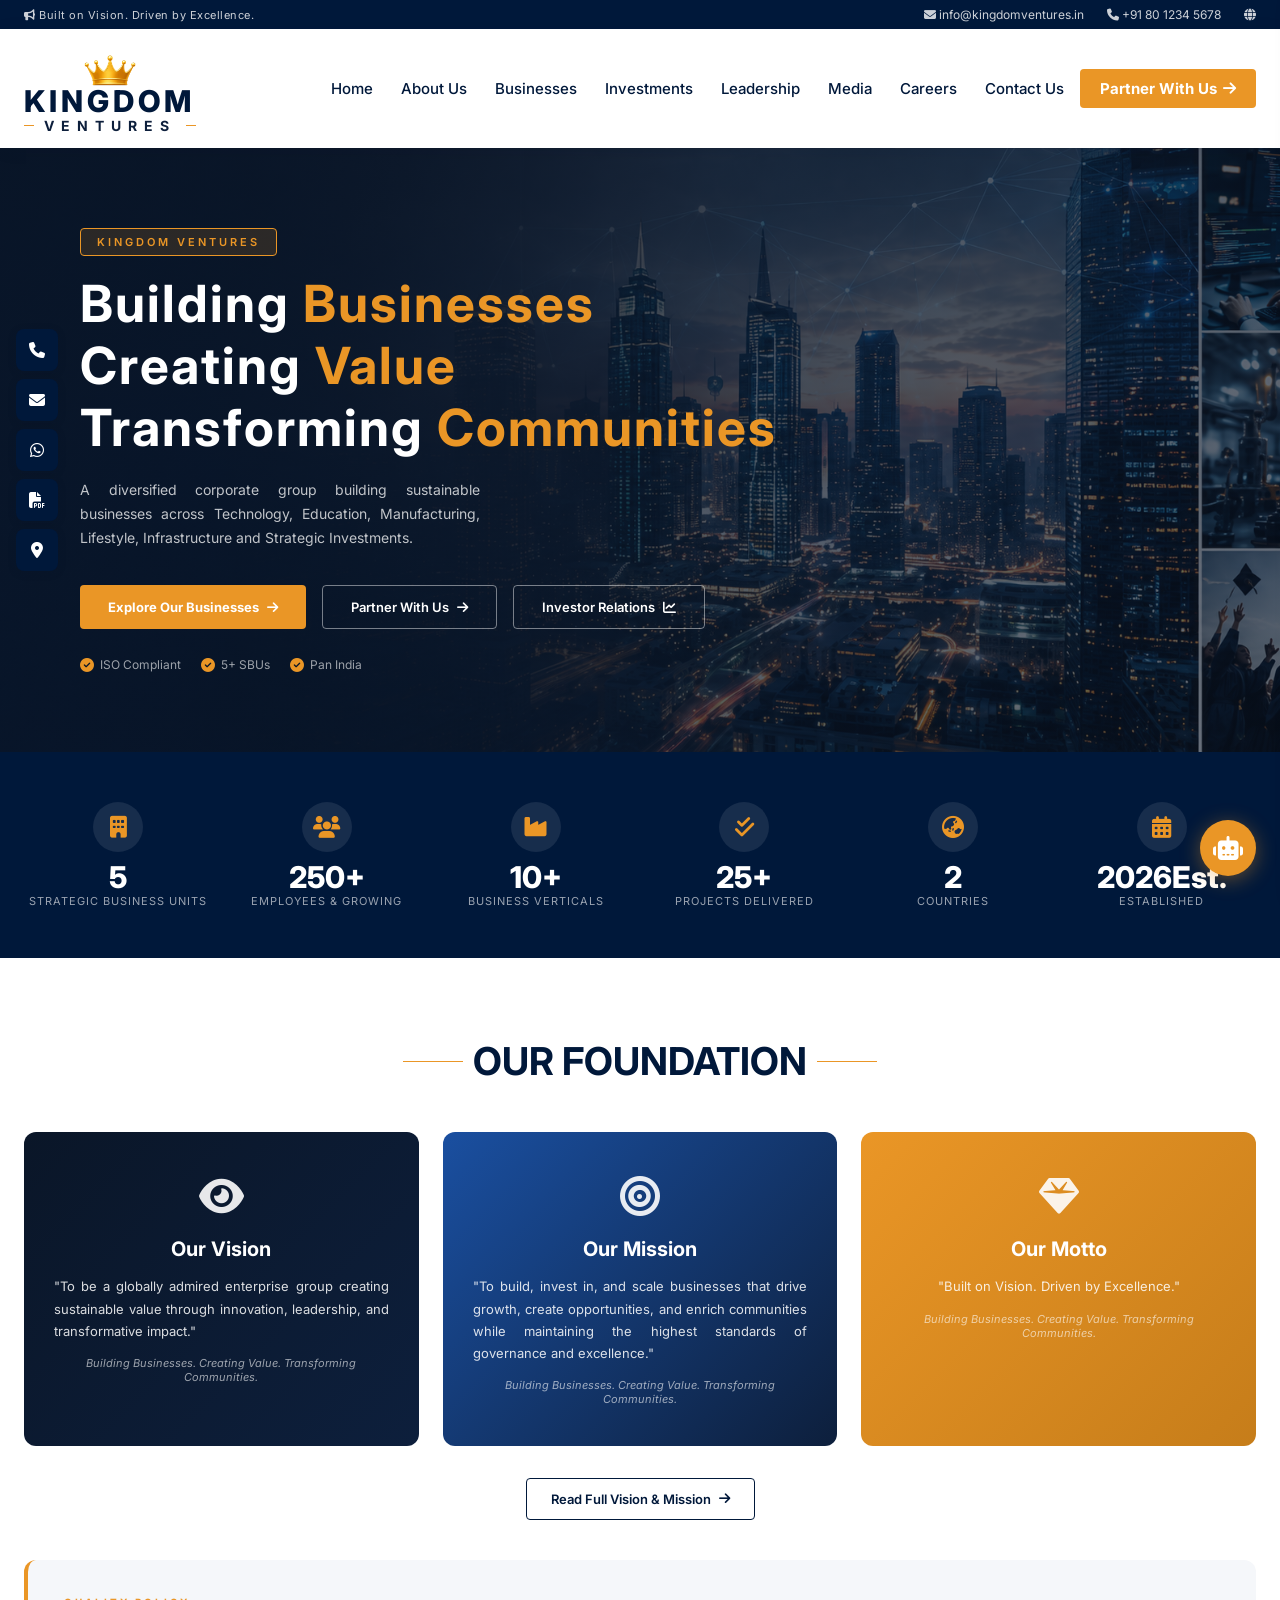
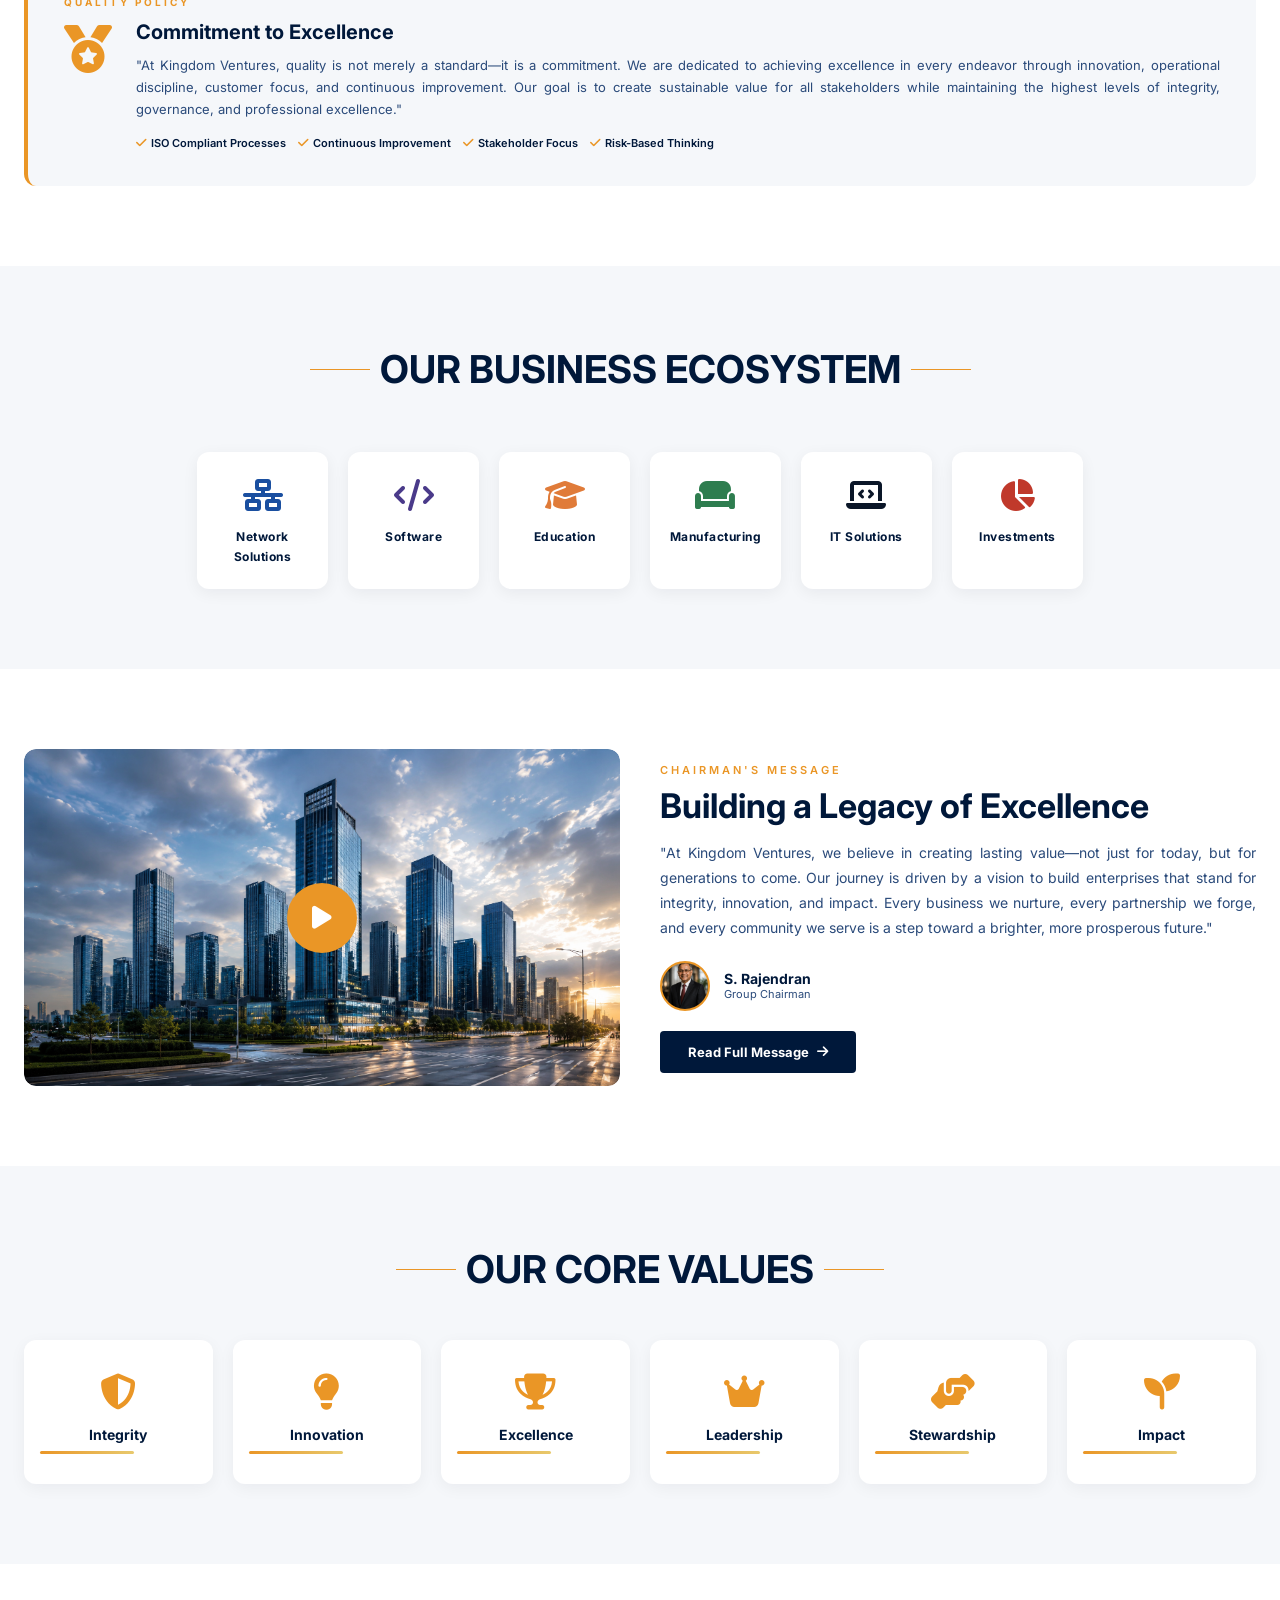
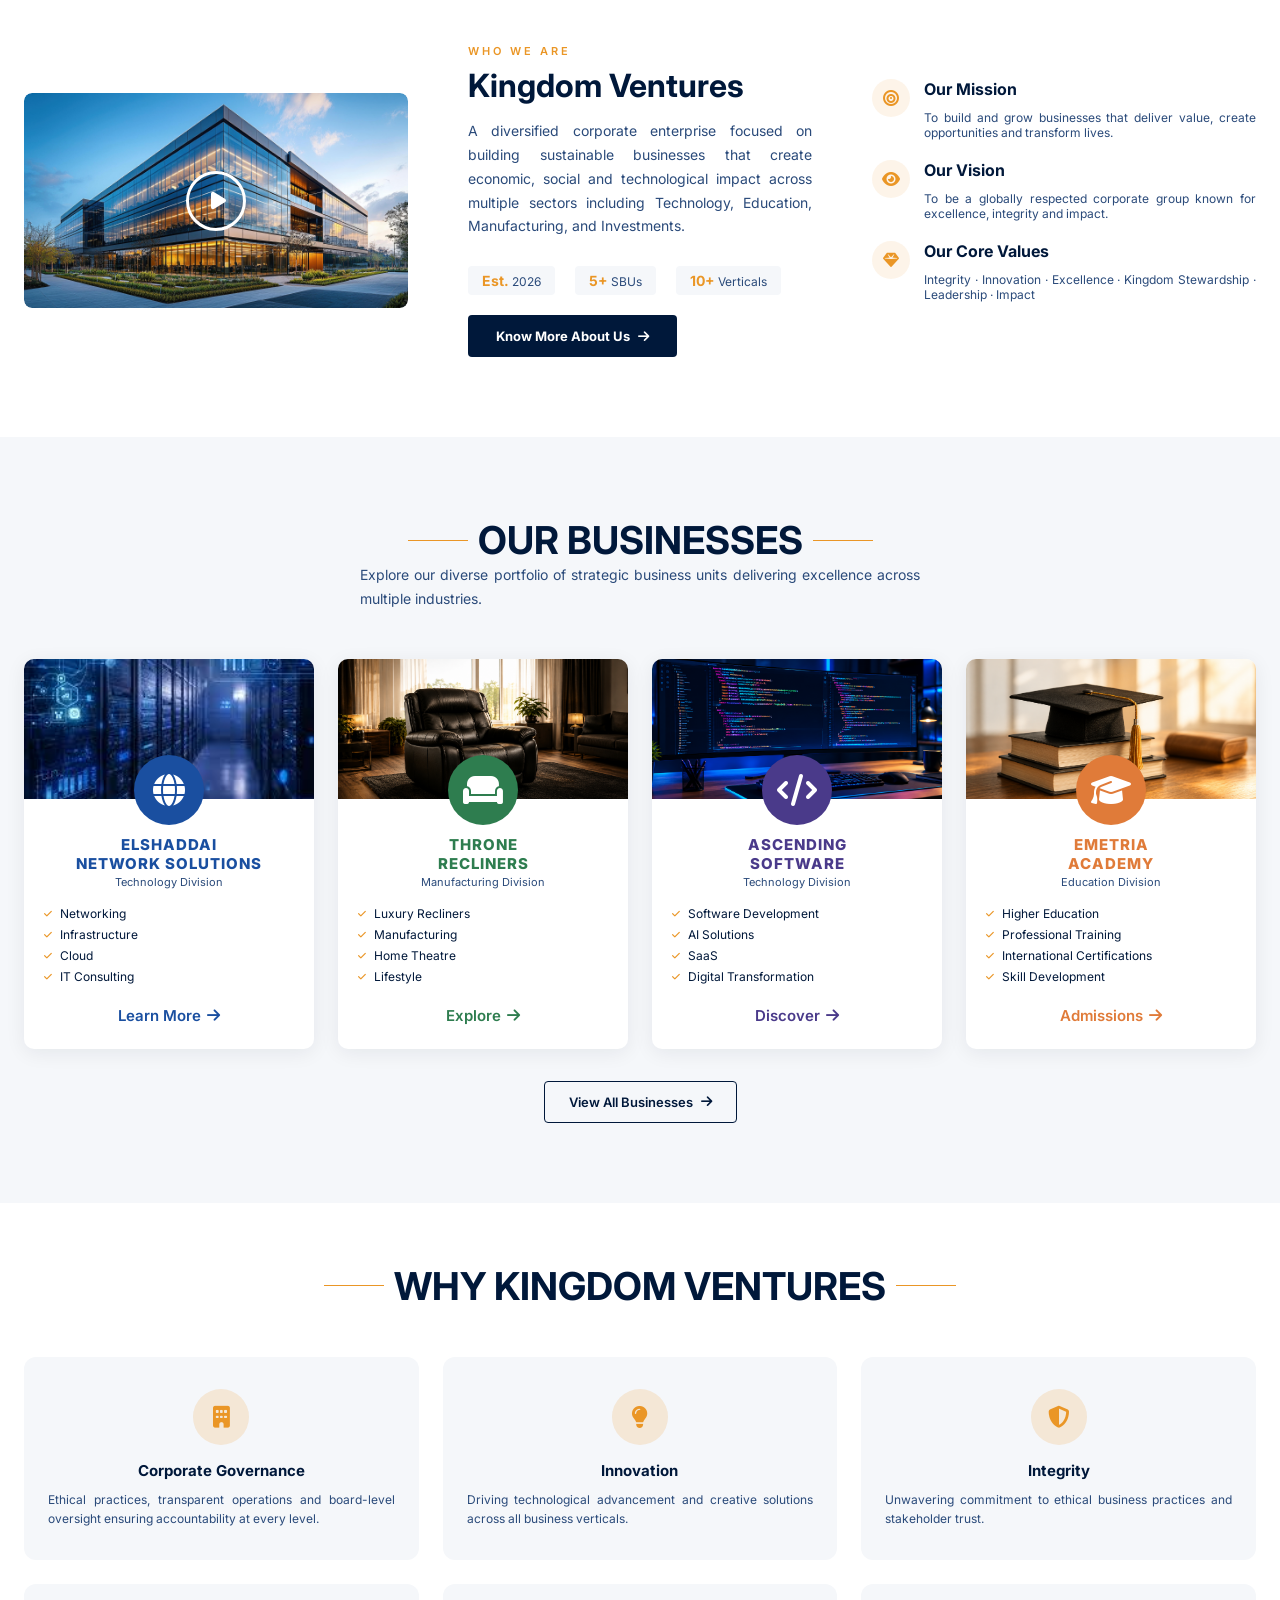
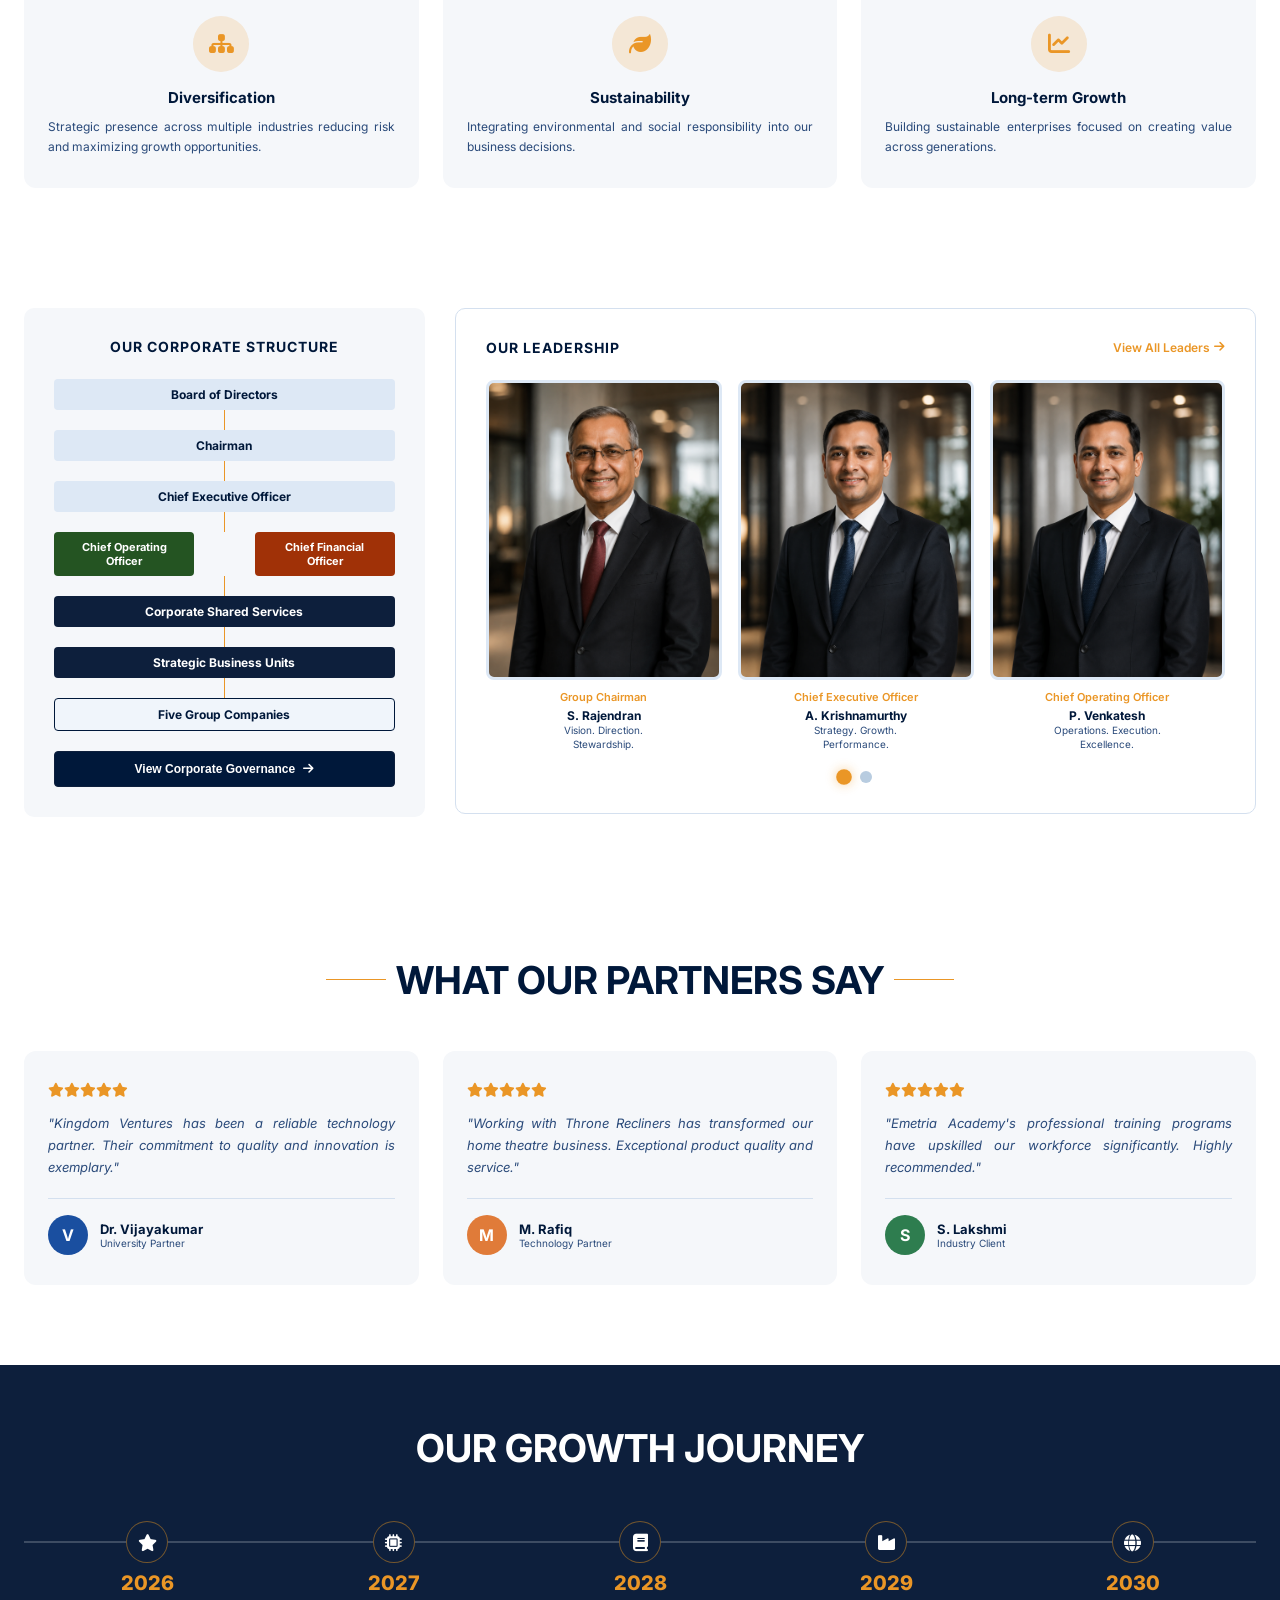
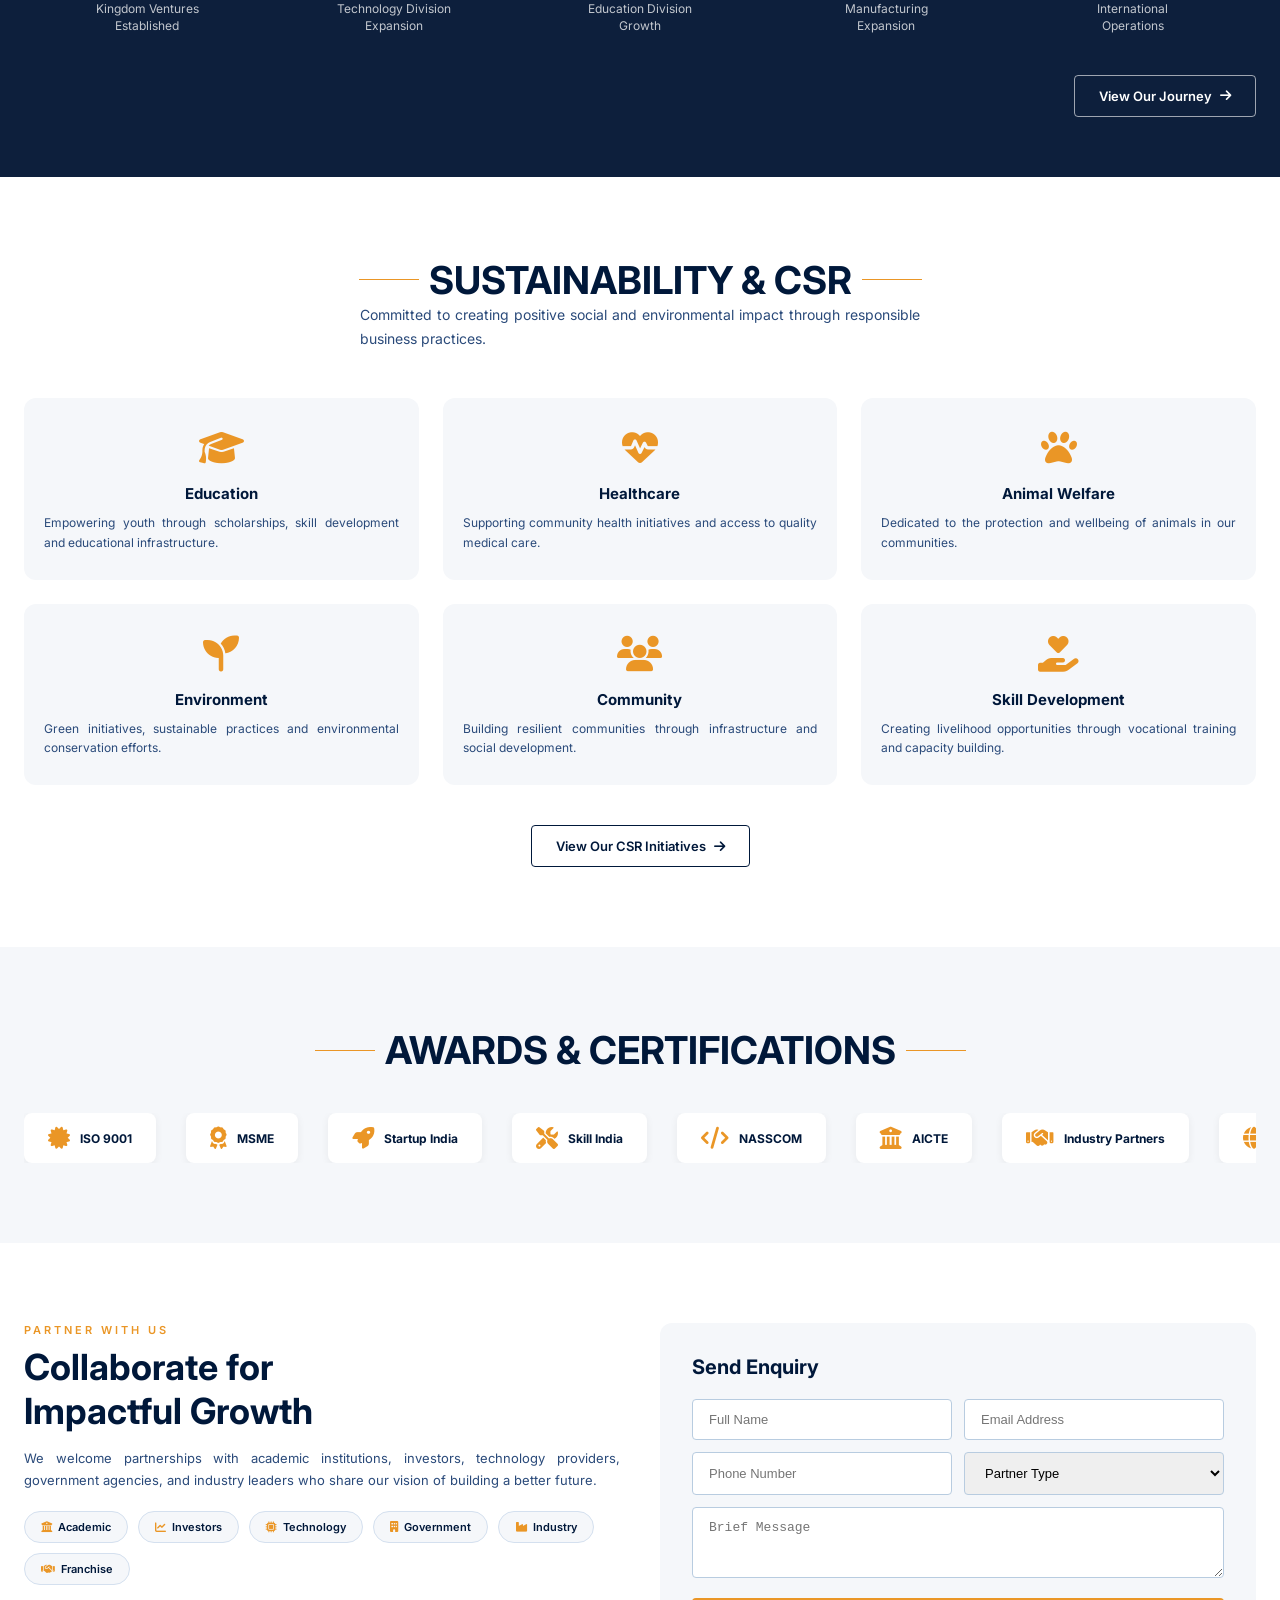
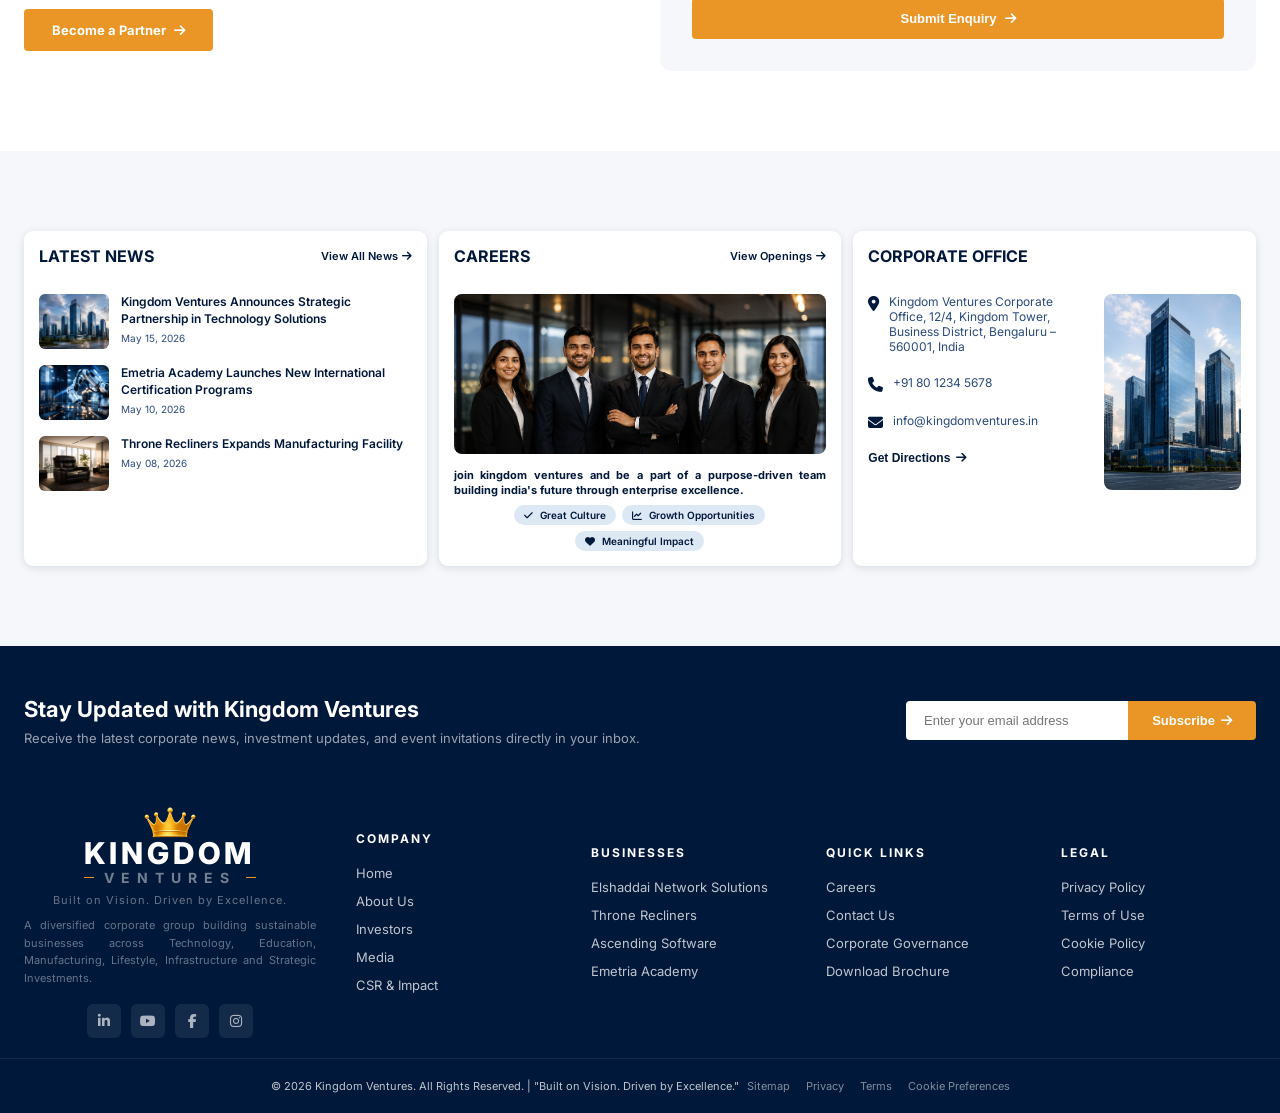
==== commit b90af23e: "All page add" ====
--- a/index.html
+++ b/index.html
@@ -4,7 +4,9 @@
 <meta charset="UTF-8">
 <meta name="viewport" content="width=device-width, initial-scale=1.0">
 <title>Kingdom Ventures – Building Value. Creating Impact.</title>
-<link href="https://fonts.googleapis.com/css2?family=Playfair+Display:wght@400;600;700&family=Inter:wght@300;400;500;600;700&display=swap" rel="stylesheet">
+<meta name="description" content="Kingdom Ventures is a diversified corporate group engaged in Technology, Education, Manufacturing, Lifestyle, Infrastructure and Strategic Investments.">
+<meta name="keywords" content="Kingdom Ventures, corporate group, technology, education, manufacturing, investments, Bangalore">
+<link href="https://fonts.googleapis.com/css2?family=Playfair+Display:wght@400;600;700;800&family=Inter:wght@300;400;500;600;700;800&display=swap" rel="stylesheet">
 <link rel="stylesheet" href="https://cdnjs.cloudflare.com/ajax/libs/font-awesome/6.5.0/css/all.min.css">
 <link rel="stylesheet" href="style.css">
 </head>
@@ -13,7 +15,7 @@
 <!-- TOP BAR -->
 <div class="top-bar">
   <div class="inner">
-    <span class="left">Building Value. Creating Impact.</span>
+    <span class="left"><i class="fas fa-bullhorn"></i> Built on Vision. Driven by Excellence.</span>
     <div>
       <a href="mailto:info@kingdomventures.in"><i class="fas fa-envelope"></i> info@kingdomventures.in</a>
       <a href="tel:+918012345678"><i class="fas fa-phone"></i> +91 80 1234 5678</a>
@@ -25,31 +27,28 @@
 <!-- HEADER -->
 <header>
   <div class="header-inner">
-    <a href="#" class="logo">
-      <div class="logo-icon" style="width: 80px;
-    height: 41px;">
-        <img src="images/Crown.png" style="width: 100%;">
+    <a href="index.html" class="logo">
+      <div class="logo-icon" style="width:80px;height:41px;">
+        <img src="images/Crown.png" style="width:100%;" alt="Kingdom Ventures">
       </div>
       <div class="logo-text">
         <span class="name">KINGDOM</span>
-          <div style="display:flex; align-items:center; gap:10px;">
-             <div class="section-divider" style="    width: 10px;
-    height: 1px;"></div>
-        <span class="sub">VENTURES</span>
-           <div class="section-divider" style="    width: 10px;
-    height: 1px;"></div>
-          </div>
+        <div style="display:flex;align-items:center;gap:10px;">
+          <div class="section-divider" style="width:10px;height:1px;"></div>
+          <span class="sub">VENTURES</span>
+          <div class="section-divider" style="width:10px;height:1px;"></div>
+        </div>
       </div>
     </a>
-    <nav>
-      <a href="#">Home</a>
-      <a href="#">About Us</a>
-      <a href="#">Businesses</a>
-      <a href="#">Investments</a>
-      <a href="#">Leadership</a>
-      <a href="#">Media</a>
-      <a href="#">Careers</a>
-      <a href="#">Contact Us</a>
+    <nav id="navbar">
+      <a href="index.html">Home</a>
+      <a href="pages/about.html">About Us</a>
+      <a href="pages/businesses.html">Businesses</a>
+      <a href="pages/investors.html">Investments</a>
+      <a href="pages/leadership.html">Leadership</a>
+      <a href="pages/media.html">Media</a>
+      <a href="pages/careers.html">Careers</a>
+      <a href="pages/contact.html">Contact Us</a>
       <a href="#" class="btn-partner">Partner With Us <i class="fas fa-arrow-right"></i></a>
     </nav>
     <button class="hamburger" id="hamburger"><i class="fas fa-bars"></i></button>
@@ -61,89 +60,308 @@
 <div class="mobile-sidebar" id="mobileSidebar">
   <button class="mobile-close" id="mobileClose"><i class="fas fa-times"></i></button>
   <div class="mobile-sidebar-links">
-    <a href="#">Home</a>
-    <a href="#">About Us</a>
-    <a href="#">Businesses</a>
-    <a href="#">Investments</a>
-    <a href="#">Leadership</a>
-    <a href="#">Media</a>
-    <a href="#">Careers</a>
-    <a href="#">Contact Us</a>
+    <a href="index.html">Home</a>
+    <a href="pages/about.html">About Us</a>
+    <a href="pages/businesses.html">Businesses</a>
+    <a href="pages/investors.html">Investments</a>
+      <a href="pages/leadership.html">Leadership</a>
+    <a href="pages/media.html">Media</a>
+    <a href="pages/careers.html">Careers</a>
+    <a href="pages/contact.html">Contact Us</a>
     <a href="#" class="btn-partner" style="margin-top:20px;display:flex;justify-content:center;">Partner With Us <i class="fas fa-arrow-right"></i></a>
   </div>
 </div>
 
-<!-- HERO -->
+<!-- HERO SECTION WITH CINEMATIC SLIDESHOW -->
 <section class="hero" style="padding:0;">
+  <div class="hero-overlay"></div>
+  <div class="hero-slideshow">
+    <div class="hero-slide active" style="background-image:url('images/KV Banner Image.png');"></div>
+    <!-- <div class="hero-slide" style="background-image:url('images/kv_02.png');"></div>
+    <div class="hero-slide" style="background-image:url('images/3.jpg');"></div>
+    <div class="hero-slide" style="background-image:url('images/2.jpeg');"></div> -->
+  </div>
   <div class="hero-left">
+    <div class="hero-badge">KINGDOM VENTURES</div>
     <h1>
-      Building <span>Businesses.</span><br>
-      Creating <span>Value.</span><br>
-      Transforming <span>Communities.</span>
+      <span class="hero-line" data-text="Building Businesses.">Building </span><span style="color: #ea9626;">Businesses</span><br>
+      <span class="hero-line" data-text="Creating Value.">Creating </span><span style="color: #ea9626;">Value</span><br>
+      <span class="hero-line" data-text="Transforming Communities.">Transforming </span><span style="color: #ea9626;">Communities</span>
     </h1>
-    <p>Kingdom Ventures is a diversified corporate group engaged in Technology, Education, Manufacturing, Lifestyle, Infrastructure and Strategic Investments.</p>
+    <p class="hero-desc">A diversified corporate group building sustainable businesses across Technology, Education, Manufacturing, Lifestyle, Infrastructure and Strategic Investments.</p>
     <div class="hero-buttons">
-      <a href="#" class="btn-primary">Explore Our Businesses <i class="fas fa-arrow-right"></i></a>
+      <a href="pages/businesses.html" class="btn-primary">Explore Our Businesses <i class="fas fa-arrow-right"></i></a>
       <a href="#" class="btn-outline">Partner With Us <i class="fas fa-arrow-right"></i></a>
-    </div>
-  </div>
-
-</section>
-
-<!-- STATS BAR -->
-<div class="stats-bar">
-  <div class="stats-inner">
-    <div class="stat-item">
-      <div class="stat-icon"><img src="images/kv_1.png" style="width: 100px;height: 100px;"></div>
-      <div>
-        <div class="stat-num">4</div>
-        <div class="stat-label">Strategic Business Units</div>
-      </div>
-    </div>
-    <div class="stat-item">
-      <div class="stat-icon"><img src="images/kv_2.png" style="width: 100px;height: 100px;"></div>
-      <div>
-        <div class="stat-num">2000+</div>
-        <div class="stat-label">Employees</div>
-      </div>
-    </div>
-    <div class="stat-item">
-      <div class="stat-icon"><img src="images/kv_3.png" style="width: 100px;height: 100px;"></div>
-      <div>
-        <div class="stat-num">Multiple</div>
-        <div class="stat-label">Industries</div>
-      </div>
-    </div>
-    <div class="stat-item">
-      <div class="stat-icon"><img src="images/kv_4.png" style="width: 100px;height: 100px;"></div>
-      <div>
-        <div class="stat-num">Pan India</div>
-        <div class="stat-label">Presence</div>
-      </div>
-    </div>
-    <div class="stat-item">
-      <div class="stat-icon"><img src="images/kv_5.png" style="width: 100px;height: 100px;"></div>
-      <div>
-        <div class="stat-num">Building For</div>
-        <div class="stat-label">Generations</div>
-      </div>
-    </div>
-  </div>
-</div>
+      <a href="pages/investors.html" class="btn-outline">Investor Relations <i class="fas fa-chart-line"></i></a>
+    </div>
+    <div class="hero-strip">
+      <span><i class="fas fa-check-circle"></i> ISO Compliant</span>
+      <span><i class="fas fa-check-circle"></i> 5+ SBUs</span>
+      <span><i class="fas fa-check-circle"></i> Pan India</span>
+    </div>
+  </div>
+</section>
+
+<!-- ANIMATED STATISTICS COUNTER -->
+<section class="stats-section">
+  <div class="container">
+    <div class="stats-grid">
+      <div class="stat-item">
+        <div class="stat-icon"><i class="fas fa-building"></i></div>
+        <div>
+          <div class="stat-num" data-target="5">0</div>
+          <div class="stat-label">Strategic Business Units</div>
+        </div>
+      </div>
+      <div class="stat-item">
+        <div class="stat-icon"><i class="fas fa-users"></i></div>
+        <div>
+          <div class="stat-num" data-target="250">0+</div>
+          <div class="stat-label">Employees & Growing</div>
+        </div>
+      </div>
+      <div class="stat-item">
+        <div class="stat-icon"><i class="fas fa-industry"></i></div>
+        <div>
+          <div class="stat-num" data-target="10">0+</div>
+          <div class="stat-label">Business Verticals</div>
+        </div>
+      </div>
+      <div class="stat-item">
+        <div class="stat-icon"><i class="fas fa-check-double"></i></div>
+        <div>
+          <div class="stat-num" data-target="25">0+</div>
+          <div class="stat-label">Projects Delivered</div>
+        </div>
+      </div>
+      <div class="stat-item">
+        <div class="stat-icon"><i class="fas fa-globe-asia"></i></div>
+        <div>
+          <div class="stat-num" data-target="2">0</div>
+          <div class="stat-label">Countries</div>
+        </div>
+      </div>
+      <div class="stat-item">
+        <div class="stat-icon"><i class="fas fa-calendar-alt"></i></div>
+        <div>
+          <div class="stat-num" data-target="2026">Est.</div>
+          <div class="stat-label">Established</div>
+        </div>
+      </div>
+    </div>
+  </div>
+</section>
+
+<!-- VISION MISSION QUALITY POLICY SECTION -->
+<section class="vision-mission-section">
+  <div class="container">
+    <div class="section-center">
+      <div class="section-divider"></div>
+      <h2 class="section-title">OUR FOUNDATION</h2>
+      <div class="section-divider"></div>
+    </div>
+    <div class="vmq-grid">
+      <div class="vmq-card vision-card fade-up">
+        <div class="vmq-icon"><i class="fas fa-eye"></i></div>
+        <h3>Our Vision</h3>
+        <p>"To be a globally admired enterprise group creating sustainable value through innovation, leadership, and transformative impact."</p>
+        <div class="vmq-sub">Building Businesses. Creating Value. Transforming Communities.</div>
+      </div>
+      <div class="vmq-card mission-card fade-up fade-up-delay-1">
+        <div class="vmq-icon"><i class="fas fa-bullseye"></i></div>
+        <h3>Our Mission</h3>
+        <p>"To build, invest in, and scale businesses that drive growth, create opportunities, and enrich communities while maintaining the highest standards of governance and excellence."</p>
+        <div class="vmq-sub">Building Businesses. Creating Value. Transforming Communities.</div>
+      </div>
+      <div class="vmq-card motto-card fade-up fade-up-delay-2">
+        <div class="vmq-icon"><i class="fas fa-gem"></i></div>
+        <h3>Our Motto</h3>
+        <p style="text-align: center !important;">"Built on Vision. Driven by Excellence."</p>
+        <div class="vmq-sub">Building Businesses. Creating Value. Transforming Communities.</div>
+      </div>
+   
+    </div>
+   <div style="margin-top:32px;    display: flex;
+    align-items: center;
+    justify-content: center;">
+        <a href="pages/about.html" class="btn-journey" style="color:var(--navy);border-color:var(--navy);">Read Full Vision & Mission <i class="fas fa-arrow-right"></i></a>
+      </div>
+    <!-- Quality Policy -->
+    <div class="quality-policy fade-up">
+      <div class="quality-badge">QUALITY POLICY</div>
+      <div class="quality-content">
+        <div class="quality-icon"><i class="fas fa-medal"></i></div>
+        <div>
+          <h3>Commitment to Excellence</h3>
+          <p>"At Kingdom Ventures, quality is not merely a standard—it is a commitment. We are dedicated to achieving excellence in every endeavor through innovation, operational discipline, customer focus, and continuous improvement. Our goal is to create sustainable value for all stakeholders while maintaining the highest levels of integrity, governance, and professional excellence."</p>
+          <div class="quality-tags">
+            <span><i class="fas fa-check"></i> ISO Compliant Processes</span>
+            <span><i class="fas fa-check"></i> Continuous Improvement</span>
+            <span><i class="fas fa-check"></i> Stakeholder Focus</span>
+            <span><i class="fas fa-check"></i> Risk-Based Thinking</span>
+          </div>
+        </div>
+      </div>
+    </div>
+  </div>
+</section>
+
+<!-- INTERACTIVE BUSINESS ECOSYSTEM -->
+<section class="ecosystem-section">
+  <div class="container">
+    <div class="section-center">
+      <div class="section-divider"></div>
+      <h2 class="section-title">OUR BUSINESS ECOSYSTEM</h2>
+      <div class="section-divider"></div>
+    </div>
+    <div class="ecosystem">
+      <div class="eco-center">
+        <!-- <img src="images/Crown.png" alt="Kingdom Ventures">
+        <h3>Kingdom Ventures</h3> -->
+      </div>
+      <div class="eco-nodes">
+        <div class="eco-node eco-node-1" data-info="Technology & Networking Solutions | Elshaddai Network Solutions">
+          <div class="eco-icon"><i class="fas fa-network-wired"></i></div>
+          <span>Network Solutions</span>
+          <div class="eco-tooltip">
+            <h4>Elshaddai Network Solutions</h4>
+            <p>Technology Division delivering networking, infrastructure, cloud and IT consulting services.</p>
+          </div>
+        </div>
+        <div class="eco-node eco-node-2" data-info="Custom Software & AI Solutions | Ascending Software">
+          <div class="eco-icon"><i class="fas fa-code"></i></div>
+          <span>Software</span>
+          <div class="eco-tooltip">
+            <h4>Ascending Software</h4>
+            <p>Software development, AI solutions, SaaS and digital transformation services.</p>
+          </div>
+        </div>
+        <div class="eco-node eco-node-3" data-info="Education & Skill Development | Emetria Academy">
+          <div class="eco-icon"><i class="fas fa-graduation-cap"></i></div>
+          <span>Education</span>
+          <div class="eco-tooltip">
+            <h4>Emetria Academy</h4>
+            <p>Higher education, professional training, international certifications and skill development.</p>
+          </div>
+        </div>
+        <div class="eco-node eco-node-4" data-info="Luxury Manufacturing & Lifestyle | Throne Recliners">
+          <div class="eco-icon"><i class="fas fa-couch"></i></div>
+          <span>Manufacturing</span>
+          <div class="eco-tooltip">
+            <h4>Throne Recliners</h4>
+            <p>Luxury recliners, home theatre seating and premium lifestyle furniture manufacturing.</p>
+          </div>
+        </div>
+        <div class="eco-node eco-node-5" data-info="IT Solutions & Digital Services | IT Solutions Division">
+          <div class="eco-icon"><i class="fas fa-laptop-code"></i></div>
+          <span>IT Solutions</span>
+          <div class="eco-tooltip">
+            <h4>IT Solutions Division</h4>
+            <p>Enterprise IT solutions, digital transformation, cloud services and technology consulting.</p>
+          </div>
+        </div>
+        <div class="eco-node eco-node-6" data-info="Strategic Investments & Advisory | Investments Division">
+          <div class="eco-icon"><i class="fas fa-chart-pie"></i></div>
+          <span>Investments</span>
+          <div class="eco-tooltip">
+            <h4>Strategic Investments</h4>
+            <p>Venture capital, strategic investments, M&A advisory and business incubation.</p>
+          </div>
+        </div>
+      </div>
+    </div>
+  </div>
+</section>
+
+<!-- CORPORATE VIDEO + CHAIRMAN'S MESSAGE -->
+<section class="chairman-section">
+  <div class="container">
+    <div class="chairman-grid">
+      <div class="chairman-video fade-up">
+        <div class="video-thumb">
+          <img src="images/Tall building left.png" alt="Kingdom Ventures Corporate Film">
+          <div class="play-btn-large"><i class="fas fa-play"></i></div>
+          <!-- <div class="video-duration">▶ Watch Corporate Film · 90 sec</div> -->
+        </div>
+      </div>
+      <div class="chairman-message fade-up fade-up-delay-1">
+        <div class="section-label">CHAIRMAN'S MESSAGE</div>
+        <h2>Building a Legacy of Excellence</h2>
+        <p>"At Kingdom Ventures, we believe in creating lasting value—not just for today, but for generations to come. Our journey is driven by a vision to build enterprises that stand for integrity, innovation, and impact. Every business we nurture, every partnership we forge, and every community we serve is a step toward a brighter, more prosperous future."</p>
+        <div class="chairman-sign">
+          <div class="chairman-photo-sm" style="background-image:url('images/6.png');"></div>
+          <div>
+            <div class="chairman-name">S. Rajendran</div>
+            <div class="chairman-title">Group Chairman</div>
+          </div>
+        </div>
+        <a href="pages/about.html" class="btn-primary" style="display:inline-flex;background:var(--navy);">Read Full Message <i class="fas fa-arrow-right"></i></a>
+      </div>
+    </div>
+  </div>
+</section>
+
+<!-- BRAND VALUES ANIMATION -->
+<section class="values-section">
+  <div class="container">
+    <div class="section-center">
+      <div class="section-divider"></div>
+      <h2 class="section-title">OUR CORE VALUES</h2>
+      <div class="section-divider"></div>
+    </div>
+    <div class="values-animation">
+      <div class="value-item fade-up">
+        <div class="value-icon"><i class="fas fa-shield-alt"></i></div>
+        <h4>Integrity</h4>
+        <div class="value-bar"></div>
+      </div>
+      <div class="value-item fade-up fade-up-delay-1">
+        <div class="value-icon"><i class="fas fa-lightbulb"></i></div>
+        <h4>Innovation</h4>
+        <div class="value-bar"></div>
+      </div>
+      <div class="value-item fade-up fade-up-delay-2">
+        <div class="value-icon"><i class="fas fa-trophy"></i></div>
+        <h4>Excellence</h4>
+        <div class="value-bar"></div>
+      </div>
+      <div class="value-item fade-up fade-up-delay-3">
+        <div class="value-icon"><i class="fas fa-crown"></i></div>
+        <h4>Leadership</h4>
+        <div class="value-bar"></div>
+      </div>
+      <div class="value-item fade-up fade-up-delay-4">
+        <div class="value-icon"><i class="fas fa-hands-helping"></i></div>
+        <h4>Stewardship</h4>
+        <div class="value-bar"></div>
+      </div>
+      <div class="value-item fade-up fade-up-delay-5">
+        <div class="value-icon"><i class="fas fa-seedling"></i></div>
+        <h4>Impact</h4>
+        <div class="value-bar"></div>
+      </div>
+    </div>
+  </div>
+</section>
 
 <!-- WHO WE ARE -->
 <section>
   <div class="container">
     <div class="who-grid">
       <div class="who-img-wrap fade-up">
-        <img src="images/2.jpg" alt="Kingdom Ventures HQ">
+        <img src="images/2.jpeg" alt="Kingdom Ventures HQ">
         <div class="play-btn"><i class="fas fa-play"></i></div>
       </div>
       <div class="who-mid fade-up fade-up-delay-1">
         <div class="section-label">WHO WE ARE</div>
         <h2>Kingdom Ventures</h2>
-        <p>A diversified corporate enterprise focused on building sustainable businesses that create economic, social and technological impact.</p>
-        <a href="#" class="btn-primary" style="display:inline-flex;background: #021A3E;">Know More About Us <i class="fas fa-arrow-right"></i></a>
+        <p>A diversified corporate enterprise focused on building sustainable businesses that create economic, social and technological impact across multiple sectors including Technology, Education, Manufacturing, and Investments.</p>
+        <div class="who-stats-mini">
+          <div><strong>Est.</strong> 2026</div>
+          <div><strong>5+</strong> SBUs</div>
+          <div><strong>10+</strong> Verticals</div>
+        </div>
+        <a href="pages/about.html" class="btn-primary" style="display:inline-flex;background:var(--navy);">Know More About Us <i class="fas fa-arrow-right"></i></a>
       </div>
       <div class="fade-up fade-up-delay-2">
         <div class="mvv-item">
@@ -164,7 +382,7 @@
           <div class="mvv-icon"><i class="fas fa-gem"></i></div>
           <div>
             <h4>Our Core Values</h4>
-            <p class="values-list">Integrity · Innovation · Excellence · Kingdom Stewardship · Leadership</p>
+            <p class="values-list">Integrity · Innovation · Excellence · Kingdom Stewardship · Leadership · Impact</p>
           </div>
         </div>
       </div>
@@ -178,8 +396,9 @@
     <div class="section-center">
       <div class="section-divider"></div>
       <h2 class="section-title">OUR BUSINESSES</h2>
-         <div class="section-divider"></div>
-    </div>
+      <div class="section-divider"></div>
+    </div>
+    <p class="section-desc">Explore our diverse portfolio of strategic business units delivering excellence across multiple industries.</p>
     <div class="biz-grid" style="margin-top:48px;">
       <div class="biz-card blue fade-up">
         <div class="biz-img" style="background-image:url('images/3.jpg');">
@@ -244,6 +463,52 @@
           </ul>
           <a href="#" class="biz-link">Admissions <i class="fas fa-arrow-right"></i></a>
         </div>
+      </div>
+    </div>
+    <div class="biz-cta">
+      <a href="pages/businesses.html" class="btn-journey" style="color:var(--navy);border-color:var(--navy);">View All Businesses <i class="fas fa-arrow-right"></i></a>
+    </div>
+  </div>
+</section>
+
+<!-- WHY KINGDOM VENTURES -->
+<section style="padding:60px 0;background:var(--white);">
+  <div class="container">
+    <div class="section-center">
+      <div class="section-divider"></div>
+      <h2 class="section-title">WHY KINGDOM VENTURES</h2>
+      <div class="section-divider"></div>
+    </div>
+    <div class="why-premium-grid">
+      <div class="why-premium-card fade-up">
+        <div class="why-premium-icon"><i class="fas fa-building"></i></div>
+        <h4>Corporate Governance</h4>
+        <p>Ethical practices, transparent operations and board-level oversight ensuring accountability at every level.</p>
+      </div>
+      <div class="why-premium-card fade-up fade-up-delay-1">
+        <div class="why-premium-icon"><i class="fas fa-lightbulb"></i></div>
+        <h4>Innovation</h4>
+        <p>Driving technological advancement and creative solutions across all business verticals.</p>
+      </div>
+      <div class="why-premium-card fade-up fade-up-delay-2">
+        <div class="why-premium-icon"><i class="fas fa-shield-alt"></i></div>
+        <h4>Integrity</h4>
+        <p>Unwavering commitment to ethical business practices and stakeholder trust.</p>
+      </div>
+      <div class="why-premium-card fade-up fade-up-delay-3">
+        <div class="why-premium-icon"><i class="fas fa-sitemap"></i></div>
+        <h4>Diversification</h4>
+        <p>Strategic presence across multiple industries reducing risk and maximizing growth opportunities.</p>
+      </div>
+      <div class="why-premium-card fade-up fade-up-delay-4">
+        <div class="why-premium-icon"><i class="fas fa-leaf"></i></div>
+        <h4>Sustainability</h4>
+        <p>Integrating environmental and social responsibility into our business decisions.</p>
+      </div>
+      <div class="why-premium-card fade-up fade-up-delay-5">
+        <div class="why-premium-icon"><i class="fas fa-chart-line"></i></div>
+        <h4>Long-term Growth</h4>
+        <p>Building sustainable enterprises focused on creating value across generations.</p>
       </div>
     </div>
   </div>
@@ -263,25 +528,22 @@
           <div class="corp-node">Chief Executive Officer</div>
           <div class="corp-connector"></div>
           <div class="corp-row">
-            <div class="corp-node highlight" style="width:140px;font-size:11px;background: #245422;color: white;">Chief Operating Officer</div>
-            <div class="corp-node highlight" style="width:140px;font-size:11px;    background: #A03107;
-    color: white;">Chief Financial Officer</div>
+            <div class="corp-node highlight" style="width:140px;font-size:11px;background:#245422;color:white;">Chief Operating Officer</div>
+            <div class="corp-node highlight" style="width:140px;font-size:11px;background:#A03107;color:white;">Chief Financial Officer</div>
           </div>
           <div class="corp-connector"></div>
           <div class="corp-node dark">Corporate Shared Services</div>
           <div class="corp-connector"></div>
           <div class="corp-node dark">Strategic Business Units</div>
           <div class="corp-connector"></div>
-          <div class="corp-node" style="background: #FDFDFE;
-    color: #0F1A2C;
-    border: 1px solid #0F1A2C;">Four Companies</div>
+          <div class="corp-node" style="background:#f0f5fb;color:var(--navy);border:1px solid var(--navy);">Five Group Companies</div>
         </div>
         <button class="btn-gov">View Corporate Governance <i class="fas fa-arrow-right"></i></button>
       </div>
       <div class="leadership-box fade-up fade-up-delay-1">
         <div class="leadership-header">
           <h3>Our Leadership</h3>
-          <a href="#" class="view-all">View All Leaders <i class="fas fa-arrow-right"></i></a>
+          <a href="pages/leadership.html" class="view-all">View All Leaders <i class="fas fa-arrow-right"></i></a>
         </div>
         <div class="leaders-carousel">
           <div class="leaders-row" id="leadersTrack">
@@ -310,8 +572,8 @@
               <div class="leader-desc">Finance. Control.<br>Growth.</div>
             </div>
             <div class="leader-card">
-              <div class="leader-photo" style="background:#a4a4a41f; display:flex; align-items:center; justify-content:center;">
-              <img src="images/4_Image.png" style="width: 190px;">
+              <div class="leader-photo" style="background:#dde8f5;display:flex;align-items:center;justify-content:center;">
+                <img src="images/4_Image.png" style="width:190px;" alt="Board of Directors">
               </div>
               <div class="leader-title">Board of Directors</div>
               <div class="leader-name">Council</div>
@@ -329,42 +591,47 @@
   </div>
 </section>
 
-<!-- WHY US -->
-<section style="padding:60px 0; background:var(--white);">
-  <div class="container">
-    <div class="why-grid">
-      <div class="why-card fade-up">
-        <div class="why-icon">
-          <img src="images/kv_01.png" style="width:100px;height: 70px;">
-        </div>
-        <h4>Diversified Business Group</h4>
-        <p>Multiple industries. One strong vision.</p>
-      </div>
-      <div class="why-card fade-up fade-up-delay-1">
-        <div class="why-icon"><img src="images/kv_02.png" style="width:100px;height: 100px;"></div>
-        <h4>Experienced Leadership</h4>
-        <p>Seasoned leaders driving sustainable growth.</p>
-      </div>
-      <div class="why-card fade-up fade-up-delay-2">
-        <div class="why-icon"><img src="images/kv_03.png" style="width:100px;height: 100px;"></div>
-        <h4>Strong Corporate Governance</h4>
-        <p>Ethical practices. Transparent operations.</p>
-      </div>
-      <div class="why-card fade-up fade-up-delay-3">
-        <div class="why-icon"><img src="images/kv_04.png" style="width:100px;height: 100px;"></div>
-        <h4>Long-term Partnerships</h4>
-        <p>Building lasting relationships for greater impact.</p>
-      </div>
-      <div class="news-highlight fade-up fade-up-delay-4">
-        <div style="display:flex;align-items:center;gap:20px;">
-      <div>
-            <div class="news-hl-label">Latest Update</div>
-          <div class="news-hl-title">Kingdom Ventures Announces Strategic Partnership in Technology Solutions</div>
-          <div class="news-hl-date">May 15, 2026</div>
-      </div>
-          <div class="news-hl-img"></div>
-        </div>
-        <button class="btn-read">Read More <i class="fas fa-arrow-right"></i></button>
+<!-- TESTIMONIALS -->
+<section class="testimonials-section">
+  <div class="container">
+    <div class="section-center">
+      <div class="section-divider"></div>
+      <h2 class="section-title">WHAT OUR PARTNERS SAY</h2>
+      <div class="section-divider"></div>
+    </div>
+    <div class="testimonials-grid">
+      <div class="testimonial-card fade-up">
+        <div class="testimonial-stars"><i class="fas fa-star"></i><i class="fas fa-star"></i><i class="fas fa-star"></i><i class="fas fa-star"></i><i class="fas fa-star"></i></div>
+        <p>"Kingdom Ventures has been a reliable technology partner. Their commitment to quality and innovation is exemplary."</p>
+        <div class="testimonial-author">
+          <div class="test-auth-avatar" style="background:#1a4fa0;">V</div>
+          <div>
+            <div class="test-auth-name">Dr. Vijayakumar</div>
+            <div class="test-auth-title">University Partner</div>
+          </div>
+        </div>
+      </div>
+      <div class="testimonial-card fade-up fade-up-delay-1">
+        <div class="testimonial-stars"><i class="fas fa-star"></i><i class="fas fa-star"></i><i class="fas fa-star"></i><i class="fas fa-star"></i><i class="fas fa-star"></i></div>
+        <p>"Working with Throne Recliners has transformed our home theatre business. Exceptional product quality and service."</p>
+        <div class="testimonial-author">
+          <div class="test-auth-avatar" style="background:#e07b39;">M</div>
+          <div>
+            <div class="test-auth-name">M. Rafiq</div>
+            <div class="test-auth-title">Technology Partner</div>
+          </div>
+        </div>
+      </div>
+      <div class="testimonial-card fade-up fade-up-delay-2">
+        <div class="testimonial-stars"><i class="fas fa-star"></i><i class="fas fa-star"></i><i class="fas fa-star"></i><i class="fas fa-star"></i><i class="fas fa-star"></i></div>
+        <p>"Emetria Academy's professional training programs have upskilled our workforce significantly. Highly recommended."</p>
+        <div class="testimonial-author">
+          <div class="test-auth-avatar" style="background:#2e7d4f;">S</div>
+          <div>
+            <div class="test-auth-name">S. Lakshmi</div>
+            <div class="test-auth-title">Industry Client</div>
+          </div>
+        </div>
       </div>
     </div>
   </div>
@@ -374,88 +641,161 @@
 <section class="journey">
   <div class="container">
     <div class="section-center">
-      <!-- <div class="section-divider"></div> -->
       <h2 class="section-title">OUR GROWTH JOURNEY</h2>
     </div>
     <div class="timeline">
       <div class="tl-item fade-up">
-        <div class="tl-dot"><i class="fas fa-star" style="    font-size: 17px;
-    color: #f6c073;"></i></div>
+        <div class="tl-dot"><i class="fas fa-star" style="font-size:17px;color:white;"></i></div>
         <div class="tl-year">2026</div>
         <div class="tl-label">Kingdom Ventures<br>Established</div>
       </div>
       <div class="tl-item fade-up fade-up-delay-1">
-        <div class="tl-dot"><i class="fas fa-microchip" style="    font-size: 17px;
-    color: #f6c073;"></i></div>
+        <div class="tl-dot"><i class="fas fa-microchip" style="font-size:17px;color:white;"></i></div>
         <div class="tl-year">2027</div>
         <div class="tl-label">Technology Division<br>Expansion</div>
       </div>
       <div class="tl-item fade-up fade-up-delay-2">
-        <div class="tl-dot"><i class="fas fa-book" style="    font-size: 17px;
-    color: #f6c073;"></i></div>
+        <div class="tl-dot"><i class="fas fa-book" style="font-size:17px;color:white;"></i></div>
         <div class="tl-year">2028</div>
         <div class="tl-label">Education Division<br>Growth</div>
       </div>
       <div class="tl-item fade-up fade-up-delay-3">
-        <div class="tl-dot"><i class="fas fa-industry" style="    font-size: 17px;
-    color: #f6c073;"></i></div>
+        <div class="tl-dot"><i class="fas fa-industry" style="font-size:17px;color:white;"></i></div>
         <div class="tl-year">2029</div>
         <div class="tl-label">Manufacturing<br>Expansion</div>
       </div>
       <div class="tl-item fade-up fade-up-delay-4">
-        <div class="tl-dot"><i class="fas fa-globe" style="    font-size: 17px;
-    color: #f6c073;"></i></div>
+        <div class="tl-dot"><i class="fas fa-globe" style="font-size:17px;color:white;"></i></div>
         <div class="tl-year">2030</div>
         <div class="tl-label">International<br>Operations</div>
       </div>
     </div>
     <div class="journey-cta">
-      <a href="#" class="btn-journey">View Our Journey <i class="fas fa-arrow-right"></i></a>
-    </div>
-  </div>
-</section>
-
-<!-- INVESTORS & PARTNERS -->
-<section>
-  <div class="container">
-    <div class="investors-grid">
-      <div class="inv-left fade-up">
-        <div class="section-label">INVESTORS & PARTNERS</div>
-        <h3>Build the Future<br>Together</h3>
-        <p>We collaborate with investors, institutions and strategic partners to build future-ready businesses with shared goals and long-term vision.</p>
-        <a href="#" class="btn-become">Become a Partner <i class="fas fa-arrow-right"></i></a>
-      </div>
-      <div class="inv-mid fade-up fade-up-delay-1">
-        <div class="inv-features">
-          <div class="inv-feat">
-            <div class="inv-feat-icon" style="    width: 70px;
-    height: 70px;"><img src="images/Settings.png" style="width:100%;"></div>
-            <div class="inv-feat-name">Financial <br> Strength</div>
-          </div>
-          <div class="inv-feat">
-  <div class="inv-feat-icon" style="     width: 104px;
-    height: 74px;"><img src="images/KV-_Graph.png" style="    width: 104px;"></div>
-            <div class="inv-feat-name">Sustainable <br> Growth</div>
-          </div>
-          <div class="inv-feat">
-           <div class="inv-feat-icon" style="     width: 104px;
-    height: 74px;"><img src="images/KV_people.png" style="    width: 104px;"></div>
-            <div class="inv-feat-name">Strong <br> Governance</div>
-          </div>
-          <div class="inv-feat" style="border-right: none; padding-right: 0;">
-           <div class="inv-feat-icon" style="    width: 104px;
-    height: 74px;"><img src="images/Kv_Goal.png" style="    width: 104px;"></div>
-            <div class="inv-feat-name">Future <br> Focused</div>
-          </div>
-        </div>
-      </div>
-      <div class="inv-right fade-up fade-up-delay-2">
-        <div class="section-label">STAY CONNECTED</div>
-        <h3>Latest Updates</h3>
-        <p>Subscribe to our newsletter for the latest updates and announcements from Kingdom Ventures.</p>
-        <div class="newsletter">
-          <input type="email" placeholder="Enter your email">
-          <button><i class="fas fa-arrow-right"></i></button>
+      <a href="pages/about.html" class="btn-journey">View Our Journey <i class="fas fa-arrow-right"></i></a>
+    </div>
+  </div>
+</section>
+
+<!-- CSR / ESG SECTION -->
+<section class="csr-section">
+  <div class="container">
+    <div class="section-center">
+      <div class="section-divider"></div>
+      <h2 class="section-title">SUSTAINABILITY & CSR</h2>
+      <div class="section-divider"></div>
+    </div>
+    <p class="section-desc">Committed to creating positive social and environmental impact through responsible business practices.</p>
+    <div class="csr-grid">
+      <div class="csr-card fade-up">
+        <div class="csr-icon"><i class="fas fa-graduation-cap"></i></div>
+        <h4>Education</h4>
+        <p>Empowering youth through scholarships, skill development and educational infrastructure.</p>
+      </div>
+      <div class="csr-card fade-up fade-up-delay-1">
+        <div class="csr-icon"><i class="fas fa-heartbeat"></i></div>
+        <h4>Healthcare</h4>
+        <p>Supporting community health initiatives and access to quality medical care.</p>
+      </div>
+      <div class="csr-card fade-up fade-up-delay-2">
+        <div class="csr-icon"><i class="fas fa-paw"></i></div>
+        <h4>Animal Welfare</h4>
+        <p>Dedicated to the protection and wellbeing of animals in our communities.</p>
+      </div>
+      <div class="csr-card fade-up fade-up-delay-3">
+        <div class="csr-icon"><i class="fas fa-seedling"></i></div>
+        <h4>Environment</h4>
+        <p>Green initiatives, sustainable practices and environmental conservation efforts.</p>
+      </div>
+      <div class="csr-card fade-up fade-up-delay-4">
+        <div class="csr-icon"><i class="fas fa-users"></i></div>
+        <h4>Community</h4>
+        <p>Building resilient communities through infrastructure and social development.</p>
+      </div>
+      <div class="csr-card fade-up fade-up-delay-5">
+        <div class="csr-icon"><i class="fas fa-hand-holding-heart"></i></div>
+        <h4>Skill Development</h4>
+        <p>Creating livelihood opportunities through vocational training and capacity building.</p>
+      </div>
+    </div>
+    <div class="csr-cta">
+      <a href="pages/csr.html" class="btn-journey" style="color:var(--navy);border-color:var(--navy);">View Our CSR Initiatives <i class="fas fa-arrow-right"></i></a>
+    </div>
+  </div>
+</section>
+
+<!-- AWARDS & CERTIFICATIONS -->
+<section class="awards-section">
+  <div class="container">
+    <div class="section-center">
+      <div class="section-divider"></div>
+      <h2 class="section-title">AWARDS & CERTIFICATIONS</h2>
+      <div class="section-divider"></div>
+    </div>
+    <div class="awards-scroll">
+      <div class="awards-track">
+        <div class="award-item"><i class="fas fa-certificate"></i><span>ISO 9001</span></div>
+        <div class="award-item"><i class="fas fa-award"></i><span>MSME</span></div>
+        <div class="award-item"><i class="fas fa-rocket"></i><span>Startup India</span></div>
+        <div class="award-item"><i class="fas fa-tools"></i><span>Skill India</span></div>
+        <div class="award-item"><i class="fas fa-code"></i><span>NASSCOM</span></div>
+        <div class="award-item"><i class="fas fa-university"></i><span>AICTE</span></div>
+        <div class="award-item"><i class="fas fa-handshake"></i><span>Industry Partners</span></div>
+        <div class="award-item"><i class="fas fa-globe"></i><span>Global Certified</span></div>
+        <!-- Duplicate for seamless loop -->
+        <div class="award-item"><i class="fas fa-certificate"></i><span>ISO 9001</span></div>
+        <div class="award-item"><i class="fas fa-award"></i><span>MSME</span></div>
+        <div class="award-item"><i class="fas fa-rocket"></i><span>Startup India</span></div>
+        <div class="award-item"><i class="fas fa-tools"></i><span>Skill India</span></div>
+        <div class="award-item"><i class="fas fa-code"></i><span>NASSCOM</span></div>
+        <div class="award-item"><i class="fas fa-university"></i><span>AICTE</span></div>
+        <div class="award-item"><i class="fas fa-handshake"></i><span>Industry Partners</span></div>
+        <div class="award-item"><i class="fas fa-globe"></i><span>Global Certified</span></div>
+      </div>
+    </div>
+  </div>
+</section>
+
+<!-- PARTNER WITH US -->
+<section class="partner-section">
+  <div class="container">
+    <div class="partner-grid">
+      <div class="partner-left fade-up">
+        <div class="section-label">PARTNER WITH US</div>
+        <h2>Collaborate for<br>Impactful Growth</h2>
+        <p>We welcome partnerships with academic institutions, investors, technology providers, government agencies, and industry leaders who share our vision of building a better future.</p>
+        <div class="partner-types">
+          <span class="partner-tag"><i class="fas fa-university"></i> Academic</span>
+          <span class="partner-tag"><i class="fas fa-chart-line"></i> Investors</span>
+          <span class="partner-tag"><i class="fas fa-microchip"></i> Technology</span>
+          <span class="partner-tag"><i class="fas fa-building"></i> Government</span>
+          <span class="partner-tag"><i class="fas fa-industry"></i> Industry</span>
+          <span class="partner-tag"><i class="fas fa-handshake"></i> Franchise</span>
+        </div>
+        <a href="#" class="btn-primary" style="display:inline-flex;">Become a Partner <i class="fas fa-arrow-right"></i></a>
+      </div>
+      <div class="partner-right fade-up fade-up-delay-1">
+        <div class="partner-form">
+          <h3>Send Enquiry</h3>
+          <form id="partnerForm">
+            <div class="form-row">
+              <input type="text" placeholder="Full Name" required>
+              <input type="email" placeholder="Email Address" required>
+            </div>
+            <div class="form-row">
+              <input type="tel" placeholder="Phone Number">
+              <select>
+                <option>Partner Type</option>
+                <option>Academic Institution</option>
+                <option>Investor</option>
+                <option>Technology Partner</option>
+                <option>Government</option>
+                <option>Industry</option>
+                <option>Franchise</option>
+              </select>
+            </div>
+            <textarea rows="3" placeholder="Brief Message"></textarea>
+            <button type="submit" class="btn-primary" style="border:none;cursor:pointer;width:100%;justify-content:center;">Submit Enquiry <i class="fas fa-arrow-right"></i></button>
+          </form>
         </div>
       </div>
     </div>
@@ -467,12 +807,10 @@
   <div class="container">
     <div class="news-cols">
       <!-- Latest News -->
-      <div class="fade-up" style="    box-shadow: rgba(99, 99, 99, 0.2) 0px 2px 8px 0px;
-    padding: 15px;
-    border-radius: 9px;background:white">
+      <div class="fade-up" style="box-shadow:rgba(10,22,40,0.12) 0px 2px 8px 0px;padding:15px;border-radius:9px;background:white;">
         <div class="news-col-top">
           <h3 class="news-col">Latest News</h3>
-          <a href="#" class="view-all-link">View All News <i class="fas fa-arrow-right"></i></a>
+          <a href="pages/media.html" class="view-all-link">View All News <i class="fas fa-arrow-right"></i></a>
         </div>
         <div class="news-item">
           <div class="news-thumb" style="background-image:url('images/Tall building left.png');"></div>
@@ -498,17 +836,14 @@
       </div>
 
       <!-- Careers -->
-      <div class="fade-up fade-up-delay-1" style="    box-shadow: rgba(99, 99, 99, 0.2) 0px 2px 8px 0px;
-    padding: 15px;
-    border-radius: 9px;background:white">
+      <div class="fade-up fade-up-delay-1" style="box-shadow:rgba(10,22,40,0.12) 0px 2px 8px 0px;padding:15px;border-radius:9px;background:white;">
         <div class="news-col-top">
           <h3 class="news-col">Careers</h3>
-          <a href="#" class="view-all-link">View Openings <i class="fas fa-arrow-right"></i></a>
+          <a href="pages/careers.html" class="view-all-link">View Openings <i class="fas fa-arrow-right"></i></a>
         </div>
         <div class="careers-box">
           <div class="careers-photo"></div>
           <h4>Join Kingdom Ventures and be a part of a purpose-driven team building India's future through enterprise excellence.</h4>
-          <!-- <p>Great culture · Growth opportunities · Meaningful impact</p> -->
           <div class="careers-tags">
             <span class="tag"><i class="fas fa-check"></i> Great Culture</span>
             <span class="tag"><i class="fas fa-chart-line"></i> Growth Opportunities</span>
@@ -518,24 +853,38 @@
       </div>
 
       <!-- Corporate Office -->
-      <div class="fade-up fade-up-delay-2" style="    box-shadow: rgba(99, 99, 99, 0.2) 0px 2px 8px 0px;
-    padding: 15px;
-    border-radius: 9px;background:white">
+      <div class="fade-up fade-up-delay-2" style="box-shadow:rgba(10,22,40,0.12) 0px 2px 8px 0px;padding:15px;border-radius:9px;background:white;">
         <div class="news-col-top">
           <h3 class="news-col">Corporate Office</h3>
         </div>
-        <div class="office-card" style="display: flex;
-    ">
-       <div>
-           <div class="office-info"><i class="fas fa-map-marker-alt"></i><span>Kingdom Ventures Corporate Office, 12/4, Kingdom Tower, Business District, Bengaluru – 560001, India</span></div>
-          <div class="office-info"><i class="fas fa-phone"></i><span>+91 80 1234 5678</span></div>
-          <div class="office-info"><i class="fas fa-envelope"></i><span>info@kingdomventures.in</span></div>
-                    <button class="btn-directions">Get Directions <i class="fas fa-arrow-right"></i></button>
-
-       </div>
+        <div class="office-card" style="display:flex;">
+          <div>
+            <div class="office-info"><i class="fas fa-map-marker-alt"></i><span>Kingdom Ventures Corporate Office, 12/4, Kingdom Tower, Business District, Bengaluru – 560001, India</span></div>
+            <div class="office-info"><i class="fas fa-phone"></i><span>+91 80 1234 5678</span></div>
+            <div class="office-info"><i class="fas fa-envelope"></i><span>info@kingdomventures.in</span></div>
+            <button class="btn-directions">Get Directions <i class="fas fa-arrow-right"></i></button>
+          </div>
           <div class="office-img"></div>
         </div>
       </div>
+    </div>
+  </div>
+</section>
+
+<!-- NEWSLETTER -->
+<section class="newsletter-section">
+  <div class="container">
+    <div class="newsletter-banner">
+      <div>
+        <h3>Stay Updated with Kingdom Ventures</h3>
+        <p>Receive the latest corporate news, investment updates, and event invitations directly in your inbox.</p>
+      </div>
+      <form class="newsletter-form" id="newsletterForm">
+        <div class="newsletter-input-group">
+          <input type="email" placeholder="Enter your email address" required>
+          <button type="submit">Subscribe <i class="fas fa-arrow-right"></i></button>
+        </div>
+      </form>
     </div>
   </div>
 </section>
@@ -547,16 +896,20 @@
       <div class="footer-grid">
         <div class="footer-brand">
           <div class="logo">
-             <div class="logo-icon" style="width: 80px;
-    height: 41px;">
-        <img src="images/Crown.png" style="width: 100%;">
-      </div>
+            <div class="logo-icon" style="width:80px;height:41px;">
+              <img src="images/Crown.png" style="width:100%;" alt="Kingdom Ventures">
+            </div>
             <div class="logo-text">
-              <span class="name">KINGDOM</span>
-              <span class="sub">VENTURES</span>
-            </div>
-          </div>
-          <div class="footer-tagline">Building Value. Creating Impact.</div>
+        <span class="name">KINGDOM</span>
+        <div style="display:flex;align-items:center;gap:10px;">
+          <div class="section-divider" style="width:10px;height:1px;"></div>
+          <span class="sub">VENTURES</span>
+          <div class="section-divider" style="width:10px;height:1px;"></div>
+        </div>
+      </div>
+          </div>
+          <div class="footer-tagline">Built on Vision. Driven by Excellence.</div>
+          <div class="footer-desc">A diversified corporate group building sustainable businesses across Technology, Education, Manufacturing, Lifestyle, Infrastructure and Strategic Investments.</div>
           <div class="footer-socials">
             <a href="#" class="social-btn"><i class="fab fa-linkedin-in"></i></a>
             <a href="#" class="social-btn"><i class="fab fa-youtube"></i></a>
@@ -567,27 +920,29 @@
         <div class="footer-col">
           <h5>Company</h5>
           <ul>
-            <li><a href="#">Home</a></li>
-            <li><a href="#">About Us</a></li>
-            <li><a href="#">Investments</a></li>
-            <li><a href="#">Media</a></li>
+            <li><a href="index.html">Home</a></li>
+            <li><a href="pages/about.html">About Us</a></li>
+            <li><a href="pages/investors.html">Investors</a></li>
+            <li><a href="pages/media.html">Media</a></li>
+            <li><a href="pages/csr.html">CSR & Impact</a></li>
           </ul>
         </div>
         <div class="footer-col">
           <h5>Businesses</h5>
           <ul>
-            <li><a href="#">Elshaddai Network Solutions</a></li>
-            <li><a href="#">Throne Recliners</a></li>
-            <li><a href="#">Ascending Software</a></li>
-            <li><a href="#">Emetria Academy</a></li>
+            <li><a href="pages/businesses.html">Elshaddai Network Solutions</a></li>
+            <li><a href="pages/businesses.html">Throne Recliners</a></li>
+            <li><a href="pages/businesses.html">Ascending Software</a></li>
+            <li><a href="pages/businesses.html">Emetria Academy</a></li>
           </ul>
         </div>
         <div class="footer-col">
-          <h5>Leadership</h5>
+          <h5>Quick Links</h5>
           <ul>
-            <li><a href="#">Board of Directors</a></li>
-            <li><a href="#">Leadership Team</a></li>
+            <li><a href="pages/careers.html">Careers</a></li>
+            <li><a href="pages/contact.html">Contact Us</a></li>
             <li><a href="#">Corporate Governance</a></li>
+            <li><a href="#">Download Brochure</a></li>
           </ul>
         </div>
         <div class="footer-col">
@@ -595,6 +950,7 @@
           <ul>
             <li><a href="#">Privacy Policy</a></li>
             <li><a href="#">Terms of Use</a></li>
+            <li><a href="#">Cookie Policy</a></li>
             <li><a href="#">Compliance</a></li>
           </ul>
         </div>
@@ -604,198 +960,57 @@
   <div class="footer-bottom">
     <div class="container">
       <div class="footer-bottom-inner">
-        <span>© 2026 Kingdom Ventures. All Rights Reserved.</span>
+        <span>© 2026 Kingdom Ventures. All Rights Reserved. | "Built on Vision. Driven by Excellence."</span>
+        <div class="footer-bottom-links">
+          <a href="#">Sitemap</a>
+          <a href="#">Privacy</a>
+          <a href="#">Terms</a>
+          <a href="#">Cookie Preferences</a>
+        </div>
       </div>
     </div>
   </div>
 </footer>
 
-<script>
-  // Intersection Observer for fade-up animations
-  const observer = new IntersectionObserver((entries) => {
-    entries.forEach(entry => {
-      if (entry.isIntersecting) {
-        entry.target.classList.add('visible');
-      }
-    });
-  }, { threshold: 0.1, rootMargin: '0px 0px -40px 0px' });
-
-  document.querySelectorAll('.fade-up, .stat-item').forEach(el => observer.observe(el));
-
-  // Smooth counter animation for stats
-  function animateCount(el, target, suffix = '') {
-    let start = 0;
-    const duration = 1500;
-    const step = Math.ceil(target / (duration / 16));
-    const interval = setInterval(() => {
-      start = Math.min(start + step, target);
-      el.textContent = start + suffix;
-      if (start >= target) clearInterval(interval);
-    }, 16);
-  }
-
-  // Hero headline stagger animation
-  document.querySelectorAll('.hero-left h1').forEach(h => {
-    h.style.opacity = '0';
-    h.style.transform = 'translateY(30px)';
-    h.style.transition = 'opacity 0.8s ease, transform 0.8s ease';
-    setTimeout(() => {
-      h.style.opacity = '1';
-      h.style.transform = 'translateY(0)';
-    }, 200);
-  });
-
-  document.querySelectorAll('.hero-left p, .hero-buttons').forEach((el, i) => {
-    el.style.opacity = '0';
-    el.style.transform = 'translateY(20px)';
-    el.style.transition = 'opacity 0.6s ease, transform 0.6s ease';
-    setTimeout(() => {
-      el.style.opacity = '1';
-      el.style.transform = 'translateY(0)';
-    }, 600 + i * 200);
-  });
-
-  // Sticky header shadow enhancement on scroll
-  window.addEventListener('scroll', () => {
-    const header = document.querySelector('header');
-    if (window.scrollY > 10) {
-      header.style.boxShadow = '0 4px 24px rgba(0,0,0,0.12)';
-    } else {
-      header.style.boxShadow = '0 2px 16px rgba(0,0,0,0.08)';
-    }
-  });
-
-  // ═══ MOBILE SIDEBAR TOGGLE ═══
-  (function() {
-    const hamburger = document.getElementById('hamburger');
-    const sidebar = document.getElementById('mobileSidebar');
-    const overlay = document.getElementById('mobileOverlay');
-    const closeBtn = document.getElementById('mobileClose');
-
-    function openSidebar() {
-      sidebar.classList.add('open');
-      overlay.classList.add('open');
-      document.body.style.overflow = 'hidden';
-    }
-
-    function closeSidebar() {
-      sidebar.classList.remove('open');
-      overlay.classList.remove('open');
-      document.body.style.overflow = '';
-    }
-
-    if (hamburger) hamburger.addEventListener('click', openSidebar);
-    if (closeBtn) closeBtn.addEventListener('click', closeSidebar);
-    if (overlay) overlay.addEventListener('click', closeSidebar);
-
-    // Close on link click inside sidebar
-    if (sidebar) {
-      sidebar.querySelectorAll('a').forEach(link => {
-        link.addEventListener('click', closeSidebar);
-      });
-    }
-
-    // Close sidebar when resizing to desktop
-    window.addEventListener('resize', () => {
-      if (window.innerWidth > 768) {
-        closeSidebar();
-      }
-    });
-  })();
-
-  // ═══ LEADERSHIP CAROUSEL SLIDER ═══
-  (function() {
-    const track = document.getElementById('leadersTrack');
-    const dots = document.querySelectorAll('#leadersDots .dot');
-    if (!track || !dots.length) return;
-
-    let currentSlide = 0;
-    let cards = track.querySelectorAll('.leader-card');
-    let cardsPerSlide = 3;
-    let autoPlayInterval;
-
-    function getCardsPerSlide() {
-      if (window.innerWidth < 768) return 1;
-      if (window.innerWidth < 1024) return 2;
-      return 3;
-    }
-
-    function updateSlide() {
-      cardsPerSlide = getCardsPerSlide();
-      const totalSlides = Math.ceil(cards.length / cardsPerSlide);
-      
-      // Adjust dots count
-      const dotsContainer = document.getElementById('leadersDots');
-      while (dotsContainer.children.length < totalSlides) {
-        const newDot = document.createElement('span');
-        newDot.className = 'dot';
-        newDot.dataset.slide = dotsContainer.children.length;
-        newDot.addEventListener('click', () => goToSlide(parseInt(newDot.dataset.slide)));
-        dotsContainer.appendChild(newDot);
-      }
-      while (dotsContainer.children.length > totalSlides) {
-        dotsContainer.removeChild(dotsContainer.lastChild);
-      }
-
-      if (currentSlide >= totalSlides) currentSlide = totalSlides - 1;
-      if (currentSlide < 0) currentSlide = 0;
-
-      const cardWidth = cards[0].offsetWidth + 16; // card width + gap
-      const offset = currentSlide * cardsPerSlide * cardWidth;
-      track.style.transform = `translateX(-${offset}px)`;
-
-      // Update active dot
-      const allDots = dotsContainer.querySelectorAll('.dot');
-      allDots.forEach((d, i) => {
-        d.classList.toggle('active', i === currentSlide);
-      });
-    }
-
-    function goToSlide(index) {
-      currentSlide = index;
-      updateSlide();
-      resetAutoPlay();
-    }
-
-    function nextSlide() {
-      cardsPerSlide = getCardsPerSlide();
-      const totalSlides = Math.ceil(cards.length / cardsPerSlide);
-      currentSlide = (currentSlide + 1) % totalSlides;
-      updateSlide();
-    }
-
-    function resetAutoPlay() {
-      clearInterval(autoPlayInterval);
-      autoPlayInterval = setInterval(nextSlide, 4000);
-    }
-
-    // Initialize dots with click handlers
-    document.querySelectorAll('#leadersDots .dot').forEach(dot => {
-      dot.addEventListener('click', () => {
-        goToSlide(parseInt(dot.dataset.slide));
-      });
-    });
-
-    // Handle resize
-    let resizeTimer;
-    window.addEventListener('resize', () => {
-      clearTimeout(resizeTimer);
-      resizeTimer = setTimeout(updateSlide, 200);
-    });
-
-    // Initial setup
-    setTimeout(updateSlide, 100);
-    autoPlayInterval = setInterval(nextSlide, 4000);
-
-    // Pause on hover
-    const carousel = document.querySelector('.leaders-carousel');
-    if (carousel) {
-      carousel.addEventListener('mouseenter', () => clearInterval(autoPlayInterval));
-      carousel.addEventListener('mouseleave', () => {
-        autoPlayInterval = setInterval(nextSlide, 4000);
-      });
-    }
-  })();
-</script>
+<!-- AI CHAT ASSISTANT -->
+<div class="ai-chat-btn" id="aiChatBtn">
+  <i class="fas fa-robot"></i>
+</div>
+<div class="ai-chat-window" id="aiChatWindow">
+  <div class="chat-header">
+    <span><i class="fas fa-robot"></i> KV Assistant</span>
+    <button id="chatClose"><i class="fas fa-times"></i></button>
+  </div>
+  <div class="chat-body" id="chatBody">
+    <div class="chat-msg bot">
+      <div class="msg-content">Welcome to Kingdom Ventures! How can I help you today?<br><br>
+        <span class="chat-quick" data-q="Tell me about Emetria Academy">📚 Emetria Academy</span>
+        <span class="chat-quick" data-q="Show Throne Recliners">🛋️ Throne Recliners</span>
+        <span class="chat-quick" data-q="Career Opportunities">💼 Careers</span>
+        <span class="chat-quick" data-q="Contact Information">📞 Contact</span>
+      </div>
+    </div>
+  </div>
+  <div class="chat-input">
+    <input type="text" id="chatInput" placeholder="Type your question...">
+    <button id="chatSend"><i class="fas fa-paper-plane"></i></button>
+  </div>
+</div>
+
+<!-- FLOATING QUICK ACCESS BAR -->
+<div class="floating-bar">
+  <a href="tel:+918012345678" class="fb-item" title="Call Us"><i class="fas fa-phone"></i></a>
+  <a href="mailto:info@kingdomventures.in" class="fb-item" title="Email"><i class="fas fa-envelope"></i></a>
+  <a href="#" class="fb-item" title="WhatsApp"><i class="fab fa-whatsapp"></i></a>
+  <a href="#" class="fb-item" title="Download Brochure"><i class="fas fa-file-pdf"></i></a>
+  <a href="pages/contact.html" class="fb-item" title="Locate Us"><i class="fas fa-map-marker-alt"></i></a>
+</div>
+
+<!-- SCROLL TO TOP -->
+<button id="scrollToTop" class="scroll-to-top" title="Back to Top">
+  <i class="fas fa-arrow-up"></i>
+</button>
+
+<script src="js/main.js"></script>
 </body>
 </html>
--- a/style.css
+++ b/style.css
@@ -7,14 +7,14 @@
 }
 
 :root {
-  --navy: #0a1628;
+  --navy: #00183a;
   --navy2: #0d1f3c;
   --gold: #EA9626;
   --gold2: #e8c96d;
   --white: #ffffff;
   --light: #f5f7fa;
-  --text: #2d3748;
-  --muted: #718096;
+  --text: #0a1628;
+  --muted: #2a4a7a;
   --orange: #e07b39;
   --green: #2e7d4f;
   --blue-accent: #1a4fa0;
@@ -22,6 +22,7 @@
 
 html {
   scroll-behavior: smooth;
+  overflow-x: hidden;
 }
 
 body {
@@ -30,7 +31,9 @@
   background: var(--white);
   overflow-x: hidden;
 }
-
+p {
+    text-align: justify !important;
+}
 img {
   max-width: 100%;
 }
@@ -69,7 +72,7 @@
   position: sticky;
   top: 0;
   z-index: 1000;
-  box-shadow: 0 2px 16px rgba(0, 0, 0, 0.08);
+  box-shadow: 0 2px 16px rgba(10, 22, 40, 0.08);
   height: 119px;
   display: flex;
   align-items: center;
@@ -101,7 +104,7 @@
   line-height: 1.1;
 }
 .logo-text .name {
-  font-family: "Playfair Display", serif;
+ 
   font-size: 30px;
   font-weight: 800;
   color: var(--navy);
@@ -124,7 +127,7 @@
 nav a {
   font-size: 15px;
   font-weight: 500;
-  color: var(--text);
+  color: var(--navy);
   text-decoration: none;
   padding: 8px 12px;
   border-radius: 4px;
@@ -148,7 +151,7 @@
 }
 .btn-partner:hover {
   background: var(--gold2) !important;
-  color: white !important;
+  color: var(--navy) !important;
 }
 
 /* ── HAMBURGER ── */
@@ -171,7 +174,7 @@
 .mobile-overlay {
   position: fixed;
   inset: 0;
-  background: rgba(0, 0, 0, 0.5);
+  background: rgba(10, 22, 40, 0.6);
   z-index: 2000;
   opacity: 0;
   pointer-events: none;
@@ -191,7 +194,7 @@
   height: 100vh;
   background: var(--white);
   z-index: 2001;
-  box-shadow: -4px 0 20px rgba(0, 0, 0, 0.15);
+  box-shadow: -4px 0 20px rgba(10, 22, 40, 0.18);
   transition: right 0.35s cubic-bezier(0.4, 0, 0.2, 1);
   overflow-y: auto;
   display: block;
@@ -225,7 +228,7 @@
   color: var(--navy);
   text-decoration: none;
   padding: 14px 0;
-  border-bottom: 1px solid #e8edf3;
+  border-bottom: 1px solid #d4e0ef;
   transition: color 0.2s;
 }
 .mobile-sidebar-links a:hover {
@@ -242,7 +245,7 @@
   background-position: center;
   min-height: 560px;
   display: grid;
-  grid-template-columns: 1fr 1fr;
+  grid-template-columns: 1fr;
   overflow: hidden;
   position: relative;
 }
@@ -255,17 +258,17 @@
   z-index: 2;
 }
 .hero-left h1 {
-  font-family: "Playfair Display", serif;
+ 
   font-size: clamp(28px, 4vw, 54px);
   letter-spacing: 2px;
   color: var(--white);
   margin-bottom: 20px;
 }
-.hero-left h1 span {
-  color: var(--gold);
+.hero-left h1 span.hero-line {
+  color: var(--white);
 }
 .hero-left p {
-  color: rgba(255, 255, 255, 0.7);
+  color: rgba(255, 255, 255, 0.75);
   font-size: 14px;
   line-height: 1.7;
   max-width: 400px;
@@ -291,10 +294,11 @@
 }
 .btn-primary:hover {
   background: var(--gold2);
+  color: white;
   transform: translateY(-2px);
 }
 .btn-outline {
-  border: 1.5px solid rgba(255, 255, 255, 0.4);
+  border: 1.5px solid rgba(255, 255, 255, 0.45);
   color: var(--white);
   padding: 13px 28px;
   border-radius: 4px;
@@ -342,8 +346,8 @@
 
 /* ── STATS BAR ── */
 .stats-bar {
-  background: #011330;
-  border-top: 1px solid #ffffff87;
+  background: var(--navy);
+  border-top: 1px solid rgba(255, 255, 255, 0.15);
 }
 .stats-inner {
   max-width: 1280px;
@@ -403,7 +407,7 @@
   margin-bottom: 8px;
 }
 .section-title {
-  font-family: "Playfair Display", serif;
+ 
   font-size: clamp(24px, 3vw, 40px);
   color: var(--navy);
   line-height: 1.2;
@@ -478,7 +482,7 @@
   color: var(--gold);
 }
 .who-mid h2 {
-  font-family: "Playfair Display", serif;
+ 
   font-size: 32px;
   color: var(--navy);
   margin-bottom: 14px;
@@ -499,7 +503,7 @@
 .mvv-icon {
   width: 38px;
   height: 38px;
-  background: var(--light);
+  background: #ea96261a;
   border-radius: 50%;
   display: flex;
   align-items: center;
@@ -536,13 +540,13 @@
   background: var(--white);
   border-radius: 10px;
   overflow: hidden;
-  box-shadow: 0 4px 20px rgba(0, 0, 0, 0.07);
+  box-shadow: 0 4px 20px rgba(10, 22, 40, 0.07);
   transition: transform 0.3s, box-shadow 0.3s;
   cursor: pointer;
 }
 .biz-card:hover {
   transform: translateY(-6px);
-  box-shadow: 0 16px 40px rgba(0, 0, 0, 0.12);
+  box-shadow: 0 16px 40px rgba(10, 22, 40, 0.13);
 }
 .biz-img {
   height: 140px;
@@ -587,7 +591,7 @@
 }
 .biz-features li {
   font-size: 12px;
-  color: var(--text);
+  color: var(--navy);
   padding: 3px 0;
   display: flex;
   align-items: center;
@@ -619,9 +623,9 @@
 .biz-card.green .biz-badge { background: var(--green); }
 .biz-card.green .biz-body h3 { color: var(--green); }
 .biz-card.green .biz-link { color: var(--green); }
-.biz-card.purple .biz-badge { background: #7c3aed; }
-.biz-card.purple .biz-body h3 { color: #7c3aed; }
-.biz-card.purple .biz-link { color: #7c3aed; }
+.biz-card.purple .biz-badge { background: #4a3a8a; }
+.biz-card.purple .biz-body h3 { color: #4a3a8a; }
+.biz-card.purple .biz-link { color: #4a3a8a; }
 .biz-card.orange .biz-badge { background: var(--orange); }
 .biz-card.orange .biz-body h3 { color: var(--orange); }
 .biz-card.orange .biz-link { color: var(--orange); }
@@ -654,8 +658,8 @@
   gap: 0;
 }
 .corp-node {
-  background: #E8EAEC;
-  color: #393E59;
+  background: #dde8f5;
+  color: var(--navy);
   padding: 8px 20px;
   border-radius: 4px;
   font-size: 12px;
@@ -674,6 +678,7 @@
   display: flex;
   gap: 10px;
   width: 100%;
+  justify-content: space-between;
 }
 .corp-node.highlight {
   background: var(--gold);
@@ -687,8 +692,8 @@
 .btn-gov {
   margin-top: 20px;
   width: 100%;
-  background: #0F1A2C;
-  border: 1.5px solid var(--navy);
+  background: var(--navy);
+  border: 1.5px solid var(--navy2);
   color: white;
   padding: 10px;
   border-radius: 4px;
@@ -702,13 +707,14 @@
   transition: background 0.2s;
 }
 .btn-gov:hover {
-  background: var(--navy);
-  color: var(--white);
+  background: var(--gold);
+  color: var(--navy);
+  border-color: var(--gold);
 }
 
 .leadership-box {
   background: var(--white);
-  border: 1px solid #e8edf3;
+  border: 1px solid #d4e0ef;
   border-radius: 10px;
   padding: 30px;
 }
@@ -736,6 +742,7 @@
   align-items: center;
   gap: 4px;
 }
+
 /* ── LEADERSHIP CAROUSEL ── */
 .leaders-carousel {
   overflow: hidden;
@@ -753,13 +760,13 @@
   text-align: center;
 }
 .leader-photo {
-  width: auto;
+  width: 100%;
   height: 300px;
   border-radius: 8px;
   margin: 0 auto 10px;
   background-size: cover;
   background-position: center top;
-  border: 3px solid var(--light);
+  border: 3px solid #dde8f5;
   transition: transform 0.3s ease;
 }
 .leader-card:hover .leader-photo {
@@ -801,14 +808,14 @@
   width: 12px;
   height: 12px;
   border-radius: 50%;
-  background: #d1d5db;
+  background: #b8cce0;
   cursor: pointer;
   transition: all 0.3s ease;
 }
 .leaders-dots .dot.active {
   background: var(--gold);
   transform: scale(1.3);
-  box-shadow: 0 0 8px rgba(234, 150, 38, 0.5);
+  box-shadow: 0 0 8px rgba(234, 150, 38, 0.45);
 }
 .leaders-dots .dot:hover {
   background: var(--gold2);
@@ -862,7 +869,7 @@
   margin-bottom: 10px;
 }
 .news-hl-title {
-  font-family: "Playfair Display", serif;
+ 
   font-size: 18px;
   color: var(--white);
   line-height: 1.3;
@@ -917,7 +924,7 @@
   left: 0;
   right: 0;
   height: 2px;
-  background: #ffffff40;
+  background: rgba(255, 255, 255, 0.2);
 }
 .tl-item {
   flex: 1;
@@ -930,7 +937,7 @@
   height: 42px;
   border-radius: 50%;
   background: var(--navy2);
-  border: 1px solid #c6832480;
+  border: 1px solid rgba(198, 131, 36, 0.55);
   display: flex;
   align-items: center;
   justify-content: center;
@@ -956,7 +963,7 @@
 }
 .tl-label {
   font-size: 12px;
-  color: rgba(255, 255, 255, 0.7);
+  color: rgba(255, 255, 255, 0.75);
   line-height: 1.4;
 }
 
@@ -966,7 +973,7 @@
 }
 .btn-journey {
   background: transparent;
-  border: 1.5px solid white;
+  border: 1.5px solid rgba(255, 255, 255, 0.6);
   color: white;
   padding: 12px 24px;
   border-radius: 4px;
@@ -976,11 +983,12 @@
   display: inline-flex;
   align-items: center;
   gap: 8px;
-  transition: background 0.2s;
+  transition: background 0.2s, color 0.2s, border-color 0.2s;
 }
 .btn-journey:hover {
   background: var(--gold);
   color: var(--navy);
+  border-color: var(--gold);
 }
 
 /* ── INVESTORS ── */
@@ -1012,10 +1020,11 @@
   display: inline-flex;
   align-items: center;
   gap: 8px;
-  transition: background 0.2s;
+  transition: background 0.2s, color 0.2s;
 }
 .btn-become:hover {
   background: var(--gold2);
+  color: var(--navy);
 }
 
 .inv-mid {
@@ -1035,7 +1044,7 @@
 }
 .inv-feat {
   text-align: center;
-  border-right: 1px solid #ffffff66;
+  border-right: 1px solid rgba(255, 255, 255, 0.2);
   padding-right: 23px;
 }
 .inv-feat-icon {
@@ -1069,7 +1078,7 @@
 }
 .newsletter {
   display: flex;
-  border: 1.5px solid #e2e8f0;
+  border: 1.5px solid #b8cce0;
   border-radius: 4px;
   overflow: hidden;
 }
@@ -1080,6 +1089,10 @@
   font-size: 13px;
   border: none;
   outline: none;
+  color: var(--navy);
+}
+.newsletter input::placeholder {
+  color: #6a8aac;
 }
 .newsletter button {
   background: var(--navy);
@@ -1088,6 +1101,7 @@
   padding: 10px 16px;
   cursor: pointer;
   flex-shrink: 0;
+  transition: background 0.2s;
 }
 .newsletter button:hover {
   background: var(--gold);
@@ -1123,12 +1137,16 @@
 }
 .view-all-link {
   font-size: 11px;
-  color: #2d3748;
+  color: var(--navy);
   text-decoration: none;
   font-weight: 600;
   display: flex;
   align-items: center;
   gap: 4px;
+  transition: color 0.2s;
+}
+.view-all-link:hover {
+  color: var(--gold);
 }
 
 .news-item {
@@ -1192,13 +1210,14 @@
 }
 .tag {
   font-size: 10px;
-  color: #00183a;
+  color: var(--navy);
   padding: 4px 10px;
   border-radius: 20px;
   font-weight: 600;
+  background: #dde8f5;
 }
 .tag i {
-  color: #00183a;
+  color: var(--navy);
   margin-right: 4px;
 }
 
@@ -1221,7 +1240,7 @@
   align-items: flex-start;
 }
 .office-info i {
-  color: #00183a;
+  color: var(--navy);
   margin-top: 2px;
   font-size: 15px;
   flex-shrink: 0;
@@ -1232,17 +1251,16 @@
   border-radius: 8px;
   background-size: cover;
   background-position: center;
-  /* flex-shrink: 0; */
   background-image: url("images/11.png");
 }
 .news-col {
-  color: #00183a;
+  color: var(--navy);
   text-transform: uppercase;
   font-size: 16px;
 }
 .btn-directions {
   font-size: 12px;
-  color: #00183a;
+  color: var(--navy);
   font-weight: 600;
   background: none;
   border: none;
@@ -1252,6 +1270,10 @@
   gap: 6px;
   margin-top: 12px;
   padding: 0;
+  transition: color 0.2s;
+}
+.btn-directions:hover {
+  color: var(--gold);
 }
 
 /* ── FOOTER ── */
@@ -1260,19 +1282,20 @@
   color: rgba(255, 255, 255, 0.7);
 }
 .footer-main {
-  padding: 60px 0 40px;
+  padding-bottom:20px;
   background: #00183A;
 }
 .footer-grid {
   display: grid;
   grid-template-columns: 1.5fr 1fr 1fr 1fr 1fr;
   gap: 40px;
+  align-items: center;
 }
 .footer-brand .logo-text .name {
   color: var(--white);
 }
 .footer-brand .logo-text .sub {
-  color: rgba(255, 255, 255, 0.4);
+  color: rgba(255, 255, 255, 0.45);
 }
 .footer-tagline {
   font-size: 11px;
@@ -1294,7 +1317,7 @@
   display: flex;
   align-items: center;
   justify-content: center;
-  color: rgba(255, 255, 255, 0.6);
+  color: rgba(255, 255, 255, 0.65);
   font-size: 14px;
   text-decoration: none;
   transition: background 0.2s, color 0.2s;
@@ -1323,7 +1346,7 @@
 }
 .footer-col ul li a {
   font-size: 13px;
-  color: white;
+  color: rgba(255, 255, 255, 0.75);
   text-decoration: none;
   transition: color 0.2s;
 }
@@ -1349,7 +1372,7 @@
 }
 .footer-bottom span {
   font-size: 11px;
-  color: white;
+  color: rgba(255, 255, 255, 0.75);
 }
 
 /* ── ANIMATIONS ── */
@@ -1412,19 +1435,19 @@
     grid-template-columns: repeat(2, 1fr);
   }
   .cl-grid {
-   flex-wrap: wrap;
-   display: flex;
-  }
-  .corp-node{
+    flex-wrap: wrap;
+    display: flex;
+  }
+  .corp-node {
     width: 100% !important;
   }
-  .leadership-box{
-      width: 100% !important;
-  }
-  .leader-photo{
+  .leadership-box {
+    width: 100% !important;
+  }
+  .leader-photo {
     max-width: 100% !important;
   }
-  .corp-box{
+  .corp-box {
     width: 100%;
   }
   .why-grid {
@@ -1480,6 +1503,16 @@
   header {
     height: auto;
   }
+  .logo-text .name {
+    font-size: 22px;
+  }
+  .logo-icon {
+    width: 66px;
+    height: 34px;
+  }
+  .logo-text .sub {
+    font-size: 7px;
+  }
   .header-inner {
     height: 97px;
   }
@@ -1488,6 +1521,7 @@
   }
   .hamburger {
     display: block;
+    margin-top: 6px;
   }
   .mobile-overlay,
   .mobile-sidebar {
@@ -1522,9 +1556,6 @@
   .footer-grid {
     grid-template-columns: 1fr 1fr;
     text-align: center;
-  }
-  .footer-col {
-    /* text-align: center; */
   }
   .office-card {
     flex-direction: column;
@@ -1566,9 +1597,6 @@
   }
   .leader-card {
     min-width: 100%;
-  }
-  .inv-feat-icon{
-    height: auto !important;
   }
   .leader-photo {
     width: 100%;
@@ -1602,7 +1630,6 @@
     grid-template-columns: 1fr;
   }
   .inv-features {
-    flex-direction: column;
     gap: 24px;
   }
   .inv-feat {
@@ -1610,8 +1637,9 @@
     padding-right: 0;
   }
   .footer-grid {
-         display: flex;
-        flex-wrap: wrap;
+         align-items: baseline;
+        display: flex;
+        flex-direction: column;
   }
   .footer-bottom-inner {
     justify-content: center;
@@ -1673,9 +1701,13 @@
     border: none;
     gap: 8px;
   }
+  .latest_update {
+    flex-wrap: wrap !important;
+  }
   .newsletter input {
-    border: 1.5px solid #e2e8f0;
+    border: 1.5px solid #b8cce0;
     border-radius: 4px;
+    color: var(--navy);
   }
   .newsletter button {
     border-radius: 4px;
@@ -1686,3 +1718,2181 @@
     display: none;
   }
 }
+
+/* ════════════════════════════════════════════
+   ── NEW PREMIUM SECTION STYLES ──
+   ════════════════════════════════════════════ */
+
+/* ── PAGE HERO (sub-pages) ── */
+.page-hero {
+  background-size: cover;
+  background-position: center;
+}
+
+/* ── HERO SLIDESHOW ── */
+.hero-slideshow {
+  position: absolute;
+  inset: 0;
+  z-index: 0;
+}
+.hero-slide {
+  position: absolute;
+  inset: 0;
+  background-size: cover;
+  background-position: center;
+  opacity: 0;
+  transition: opacity 1.5s ease;
+}
+.hero-slide.active {
+  opacity: 1;
+}
+.hero-overlay {
+  position: absolute;
+  inset: 0;
+  background: linear-gradient(135deg, rgba(10,22,40,0.85) 0%, rgba(10,22,40,0.6) 100%);
+  z-index: 1;
+}
+.hero-badge {
+  display: inline-block;
+  background: rgba(234,150,38,0.15);
+  border: 1px solid var(--gold);
+  color: var(--gold);
+  font-size: 11px;
+  letter-spacing: 3px;
+  padding: 6px 16px;
+  border-radius: 4px;
+  margin-bottom: 16px;
+  font-weight: 600;
+  width:max-content;
+}
+.hero-strip {
+  display: flex;
+  gap: 20px;
+  margin-top: 28px;
+  flex-wrap: wrap;
+}
+.hero-strip span {
+  color: rgba(255,255,255,0.6);
+  font-size: 12px;
+  display: flex;
+  align-items: center;
+  gap: 6px;
+}
+.hero-strip span i {
+  color: var(--gold);
+  font-size: 14px;
+}
+
+/* ── STATS SECTION (animated counters) ── */
+.stats-section {
+  background: var(--navy);
+  padding: 50px 0;
+}
+.stats-grid {
+  display: grid;
+  grid-template-columns: repeat(6, 1fr);
+  gap: 20px;
+}
+.stats-grid .stat-item {
+  display: flex;
+  flex-direction: column;
+  align-items: center;
+  text-align: center;
+  gap: 10px;
+  opacity: 0;
+  transform: translateY(20px);
+  transition: opacity 0.5s ease, transform 0.5s ease;
+  width: 100%;
+}
+.stats-grid .stat-item.visible {
+  opacity: 1;
+  transform: translateY(0);
+}
+.stats-grid .stat-icon {
+  width: 50px;
+  height: 50px;
+  background: rgb(255 255 255 / 9%);
+  border-radius: 50%;
+  display: flex;
+  align-items: center;
+  justify-content: center;
+  font-size: 22px;
+  color: var(--gold);
+}
+.stats-grid .stat-num {
+  font-size: 30px;
+  font-weight: 800;
+  color: white;
+  line-height: 1;
+}
+.stats-grid .stat-label {
+  font-size: 11px;
+  color: rgba(255,255,255,0.6);
+  text-transform: uppercase;
+  letter-spacing: 1px;
+}
+
+/* ── VISION MISSION QUALITY POLICY ── */
+.vision-mission-section {
+  background: var(--white);
+}
+.vmq-grid {
+  display: grid;
+  grid-template-columns: repeat(3, 1fr);
+  gap: 24px;
+  margin-top: 48px;
+}
+.vmq-card {
+  padding: 40px 30px;
+  border-radius: 12px;
+  text-align: center;
+  transition: transform 0.3s ease, box-shadow 0.3s ease;
+}
+.vmq-card:hover {
+  transform: translateY(-4px);
+  box-shadow: 0 16px 40px rgba(10,22,40,0.1);
+}
+.vmq-card.vision-card {
+  background: linear-gradient(135deg, #0a1628, #0d1f3c);
+  color: var(--white);
+}
+.vmq-card.mission-card {
+  background: linear-gradient(135deg, #1a4fa0, #0d1f3c);
+  color: var(--white);
+}
+.vmq-card.motto-card {
+  background: linear-gradient(135deg, #EA9626, #c67d1a);
+  color: var(--white);
+}
+.vmq-icon {
+  font-size: 40px;
+  margin-bottom: 16px;
+  opacity: 0.9;
+}
+.vmq-card h3 {
+ 
+  font-size: 20px;
+  margin-bottom: 14px;
+  color: inherit;
+}
+.vmq-card p {
+  font-size: 13px;
+  line-height: 1.7;
+  color: rgba(255,255,255,0.85);
+  text-align: center;
+}
+.vmq-sub {
+  font-size: 11px;
+  color: rgba(255,255,255,0.6);
+  margin-top: 14px;
+  font-style: italic;
+}
+
+/* ── QUALITY POLICY HOMEPAGE ── */
+.quality-policy {
+  margin-top: 40px;
+  background: var(--light);
+  border-radius: 12px;
+  padding: 36px;
+  border-left: 4px solid var(--gold);
+}
+.quality-badge {
+  font-size: 10px;
+  letter-spacing: 3px;
+  color: var(--gold);
+  font-weight: 700;
+  margin-bottom: 12px;
+}
+.quality-content {
+  display: flex;
+  gap: 24px;
+  align-items: flex-start;
+}
+.quality-icon {
+  font-size: 48px;
+  color: var(--gold);
+  flex-shrink: 0;
+}
+.quality-content h3 {
+ 
+  font-size: 20px;
+  color: var(--navy);
+  margin-bottom: 10px;
+}
+.quality-content p {
+  font-size: 13px;
+  color: var(--muted);
+  line-height: 1.7;
+}
+.quality-tags {
+  display: flex;
+  flex-wrap: wrap;
+  gap: 12px;
+  margin-top: 16px;
+}
+.quality-tags span {
+  font-size: 11px;
+  color: var(--navy);
+  font-weight: 600;
+  display: flex;
+  align-items: center;
+  gap: 4px;
+}
+.quality-tags span i {
+  color: var(--gold);
+  font-size: 12px;
+}
+
+/* ── BUSINESS ECOSYSTEM ── */
+.ecosystem-section {
+  background: var(--light);
+}
+.ecosystem {
+  position: relative;
+  display: flex;
+  flex-direction: column;
+  align-items: center;
+  /* padding: 60px 0 40px;
+  margin-top: 40px; */
+}
+.eco-center {
+  text-align: center;
+  margin-bottom: 60px;
+  position: relative;
+  z-index: 2;
+}
+.eco-center img {
+  width: 70px;
+  margin-bottom: 10px;
+}
+.eco-center h3 {
+ 
+  font-size: 22px;
+  color: var(--navy);
+}
+.eco-nodes {
+  display: flex;
+  flex-wrap: wrap;
+  justify-content: center;
+  gap: 20px;
+  max-width: 900px;
+  margin: 0 auto;
+}
+.eco-node {
+  flex: 1;
+  min-width: 130px;
+  max-width: 170px;
+  text-align: center;
+  padding: 24px 11px;
+  background: var(--white);
+  border-radius: 12px;
+  box-shadow: 0 4px 16px rgba(10,22,40,0.06);
+  cursor: pointer;
+  transition: transform 0.3s ease, box-shadow 0.3s ease;
+  position: relative;
+}
+.eco-node:hover {
+  transform: translateY(-8px);
+  box-shadow: 0 12px 32px rgba(10,22,40,0.12);
+}
+.eco-node:hover .eco-tooltip {
+  opacity: 1;
+  visibility: visible;
+  transform: translateY(0);
+}
+.eco-icon {
+  font-size: 32px;
+  margin-bottom: 10px;
+}
+.eco-node-1 .eco-icon { color: #1a4fa0; }
+.eco-node-2 .eco-icon { color: #4a3a8a; }
+.eco-node-3 .eco-icon { color: #e07b39; }
+.eco-node-4 .eco-icon { color: #2e7d4f; }
+.eco-node-5 .eco-icon { color: #0a1628; }
+.eco-node-6 .eco-icon { color: #c0392b; }
+.eco-node span {
+  font-size: 12px;
+  font-weight: 700;
+  color: var(--navy);
+  letter-spacing: 0.5px;
+}
+.eco-tooltip {
+  position: absolute;
+  bottom: calc(100% + 12px);
+  left: -31%;
+  transform: translateX(-50%) translateY(8px);
+  background: var(--navy);
+  color: white;
+  padding: 16px;
+  border-radius: 8px;
+  width: 220px;
+  text-align: center;
+  opacity: 0;
+  visibility: hidden;
+  transition: all 0.3s ease;
+  z-index: 9999;
+  box-shadow: 0 8px 24px rgba(10,22,40,0.2);
+}
+.eco-tooltip::after {
+  content: '';
+  position: absolute;
+  top: 100%;
+  left: 50%;
+  transform: translateX(-50%);
+  border: 8px solid transparent;
+  border-top-color: var(--navy);
+}
+.eco-tooltip h4 {
+  font-size: 13px;
+  color: var(--gold);
+  margin-bottom: 6px;
+}
+.eco-tooltip p {
+  font-size: 11px;
+  color: rgba(255,255,255,0.75);
+  line-height: 1.5;
+}
+
+/* ── CHAIRMAN SECTION ── */
+.chairman-section {
+  background: var(--white);
+}
+.chairman-grid {
+  display: grid;
+  grid-template-columns: 1fr 1fr;
+  gap: 40px;
+  align-items: center;
+}
+.chairman-video .video-thumb {
+  position: relative;
+  border-radius: 12px;
+  overflow: hidden;
+  cursor: pointer;
+}
+.chairman-video .video-thumb img {
+  width: 100%;
+  display: block;
+  border-radius: 12px;
+}
+.play-btn-large {
+  position: absolute;
+  top: 50%;
+  left: 50%;
+  transform: translate(-50%, -50%);
+  width: 70px;
+  height: 70px;
+  background: var(--gold);
+  border-radius: 50%;
+  display: flex;
+  align-items: center;
+  justify-content: center;
+  font-size: 26px;
+  color: white;
+  transition: transform 0.3s ease;
+}
+.play-btn-large:hover {
+  transform: translate(-50%, -50%) scale(1.1);
+}
+.video-duration {
+  position: absolute;
+  bottom: 16px;
+  left: 50%;
+  transform: translateX(-50%);
+  background: rgba(10,22,40,0.8);
+  color: white;
+  font-size: 11px;
+  padding: 6px 16px;
+  border-radius: 20px;
+  letter-spacing: 1px;
+}
+.chairman-message h2 {
+ 
+  font-size: clamp(22px, 3vw, 34px);
+  color: var(--navy);
+  margin-bottom: 14px;
+}
+.chairman-message p {
+  font-size: 14px;
+  color: var(--muted);
+  line-height: 1.8;
+  margin-bottom: 20px;
+}
+.chairman-sign {
+  display: flex;
+  align-items: center;
+  gap: 14px;
+  margin-bottom: 20px;
+}
+.chairman-photo-sm {
+  width: 50px;
+  height: 50px;
+  border-radius: 50%;
+  background-size: cover;
+  background-position: center;
+  border: 2px solid var(--gold);
+}
+.chairman-name {
+  font-size: 14px;
+  font-weight: 700;
+  color: var(--navy);
+}
+.chairman-title {
+  font-size: 11px;
+  color: var(--muted);
+}
+
+/* ── BRAND VALUES ── */
+.values-section {
+  background: var(--light);
+}
+.values-animation {
+  display: grid;
+  grid-template-columns: repeat(6, 1fr);
+  gap: 20px;
+  margin-top: 48px;
+}
+.value-item {
+  text-align: center;
+  padding: 30px 16px;
+  background: var(--white);
+  border-radius: 12px;
+  box-shadow: 0 4px 16px rgba(10,22,40,0.05);
+  transition: transform 0.3s ease;
+}
+.value-item:hover {
+  transform: translateY(-4px);
+}
+.value-icon {
+  font-size: 36px;
+  margin-bottom: 12px;
+  color: var(--gold);
+}
+.value-item h4 {
+  font-size: 14px;
+  font-weight: 700;
+  color: var(--navy);
+  margin-bottom: 8px;
+}
+.value-bar {
+  height: 3px;
+  background: linear-gradient(90deg, var(--gold), var(--gold2));
+  border-radius: 2px;
+  width: 0;
+  transition: width 1s ease;
+}
+.value-item.visible .value-bar {
+  width: 60%;
+}
+
+/* ── WHY PREMIUM GRID ── */
+.why-premium-grid {
+  display: grid;
+  grid-template-columns: repeat(3, 1fr);
+  gap: 24px;
+  margin-top: 48px;
+}
+.why-premium-card {
+  background: var(--light);
+  border-radius: 12px;
+  padding: 32px 24px;
+  text-align: center;
+  transition: transform 0.3s ease, box-shadow 0.3s ease;
+}
+.why-premium-card:hover {
+  transform: translateY(-4px);
+  box-shadow: 0 12px 32px rgba(10,22,40,0.08);
+}
+.why-premium-icon {
+  width: 56px;
+  height: 56px;
+  background: #ea96262b;
+  border-radius: 50%;
+  display: flex;
+  align-items: center;
+  justify-content: center;
+  margin: 0 auto 16px;
+  font-size: 22px;
+  color: var(--gold);
+}
+.why-premium-card h4 {
+  font-size: 15px;
+  font-weight: 700;
+  color: var(--navy);
+  margin-bottom: 10px;
+}
+.why-premium-card p {
+  font-size: 12px;
+  color: var(--muted);
+  line-height: 1.6;
+}
+
+/* ── TESTIMONIALS ── */
+.testimonials-section {
+  background: var(--white);
+}
+.testimonials-grid {
+  display: grid;
+  grid-template-columns: repeat(3, 1fr);
+  gap: 24px;
+  margin-top: 48px;
+}
+.testimonial-card {
+  background: var(--light);
+  border-radius: 12px;
+  padding: 30px 24px;
+  position: relative;
+}
+.testimonial-stars {
+  color: var(--gold);
+  font-size: 14px;
+  margin-bottom: 14px;
+}
+.testimonial-card p {
+  font-size: 13px;
+  color: var(--muted);
+  line-height: 1.7;
+  margin-bottom: 20px;
+  font-style: italic;
+}
+.testimonial-author {
+  display: flex;
+  align-items: center;
+  gap: 12px;
+  border-top: 1px solid #d4e0ef;
+  padding-top: 16px;
+}
+.test-auth-avatar {
+  width: 40px;
+  height: 40px;
+  border-radius: 50%;
+  display: flex;
+  align-items: center;
+  justify-content: center;
+  color: white;
+  font-weight: 700;
+  font-size: 16px;
+  flex-shrink: 0;
+}
+.test-auth-name {
+  font-size: 13px;
+  font-weight: 700;
+  color: var(--navy);
+}
+.test-auth-title {
+  font-size: 10px;
+  color: var(--muted);
+}
+
+/* ── CSR SECTION ── */
+.csr-section {
+  background: var(--white);
+}
+.csr-grid {
+  display: grid;
+  grid-template-columns: repeat(3, 1fr);
+  gap: 24px;
+  margin-top: 48px;
+}
+.csr-card {
+  background: var(--light);
+  border-radius: 12px;
+  padding: 28px 20px;
+  text-align: center;
+  transition: transform 0.3s ease;
+}
+.csr-card:hover {
+  transform: translateY(-4px);
+}
+.csr-icon {
+  font-size: 36px;
+  color: var(--gold);
+  margin-bottom: 14px;
+}
+.csr-card h4 {
+  font-size: 15px;
+  font-weight: 700;
+  color: var(--navy);
+  margin-bottom: 10px;
+}
+.csr-card p {
+  font-size: 12px;
+  color: var(--muted);
+  line-height: 1.6;
+}
+.csr-cta {
+  text-align: center;
+  margin-top: 40px;
+}
+.biz-cta {
+  text-align: center;
+  margin-top: 32px;
+}
+
+/* ── AWARDS SECTION ── */
+.awards-section {
+  background: var(--light);
+  overflow: hidden;
+}
+.awards-scroll {
+  overflow: hidden;
+  margin-top: 40px;
+  position: relative;
+}
+.awards-track {
+  display: flex;
+  gap: 30px;
+  animation: scrollAwards 20s linear infinite;
+  width: max-content;
+}
+@keyframes scrollAwards {
+  0% { transform: translateX(0); }
+  100% { transform: translateX(-50%); }
+}
+.award-item {
+  display: flex;
+  align-items: center;
+  gap: 10px;
+  background: var(--white);
+  padding: 14px 24px;
+  border-radius: 8px;
+  box-shadow: 0 2px 8px rgba(10,22,40,0.06);
+  white-space: nowrap;
+}
+.award-item i {
+  font-size: 22px;
+  color: var(--gold);
+}
+.award-item span {
+  font-size: 12px;
+  font-weight: 700;
+  color: var(--navy);
+}
+
+/* ── PARTNER SECTION ── */
+.partner-section {
+  background: var(--white);
+}
+.partner-grid {
+  display: grid;
+  grid-template-columns: 1fr 1fr;
+  gap: 40px;
+  align-items: start;
+}
+.partner-left h2 {
+ 
+  font-size: clamp(26px, 3vw, 36px);
+  color: var(--navy);
+  margin-bottom: 14px;
+}
+.partner-left p {
+  font-size: 13px;
+  color: var(--muted);
+  line-height: 1.7;
+  margin-bottom: 20px;
+}
+.partner-types {
+  display: flex;
+  flex-wrap: wrap;
+  gap: 10px;
+  margin-bottom: 24px;
+}
+.partner-tag {
+  background: var(--light);
+  border: 1px solid #d4e0ef;
+  padding: 8px 16px;
+  border-radius: 20px;
+  font-size: 11px;
+  font-weight: 600;
+  color: var(--navy);
+  display: flex;
+  align-items: center;
+  gap: 6px;
+}
+.partner-tag i {
+  color: var(--gold);
+}
+.partner-form {
+  background: var(--light);
+  border-radius: 12px;
+  padding: 32px;
+}
+.partner-form h3 {
+ 
+  font-size: 20px;
+  color: var(--navy);
+  margin-bottom: 20px;
+}
+.form-row {
+  display: grid;
+  grid-template-columns: 1fr 1fr;
+  gap: 12px;
+  margin-bottom: 12px;
+}
+.form-row input,
+.form-row select,
+.partner-form input,
+.partner-form textarea,
+.partner-form select {
+  width: 100%;
+  padding: 12px 16px;
+  border: 1.5px solid #b8cce0;
+  border-radius: 4px;
+  font-size: 13px;
+  outline: none;
+  transition: border-color 0.2s;
+}
+.form-row input:focus,
+.form-row select:focus,
+.partner-form textarea:focus {
+  border-color: var(--gold);
+}
+.partner-form textarea {
+  width: 100%;
+  padding: 12px 16px;
+  border: 1.5px solid #b8cce0;
+  border-radius: 4px;
+  font-size: 13px;
+  outline: none;
+  margin-bottom: 16px;
+  resize: vertical;
+}
+
+/* ── NEWSLETTER SECTION ── */
+.newsletter-section {
+  background: var(--navy);
+  padding: 50px 0;
+}
+.newsletter-banner {
+  display: flex;
+  align-items: center;
+  justify-content: space-between;
+  gap: 30px;
+  flex-wrap: wrap;
+}
+.newsletter-banner h3 {
+ 
+  font-size: 22px;
+  color: var(--white);
+  margin-bottom: 8px;
+}
+.newsletter-banner p {
+  font-size: 13px;
+  color: rgba(255,255,255,0.6);
+}
+.newsletter-input-group {
+  display: flex;
+  gap: 0;
+  min-width: 350px;
+  max-width: 100%;
+}
+.newsletter-input-group input {
+  flex: 1;
+  padding: 12px 18px;
+  border: none;
+  border-radius: 4px 0 0 4px;
+  font-size: 13px;
+  outline: none;
+}
+.newsletter-input-group button {
+  background: var(--gold);
+  color: white;
+  border: none;
+  padding: 12px 24px;
+  border-radius: 0 4px 4px 0;
+  font-weight: 700;
+  font-size: 13px;
+  cursor: pointer;
+  display: flex;
+  align-items: center;
+  gap: 6px;
+  transition: background 0.2s;
+}
+.newsletter-input-group button:hover {
+  background: var(--gold2);
+  color: var(--navy);
+}
+
+/* ── FLOATING BAR ── */
+.floating-bar {
+  position: fixed;
+  left: 16px;
+  top: 50%;
+  transform: translateY(-50%);
+  display: flex;
+  flex-direction: column;
+  gap: 8px;
+  z-index: 999;
+}
+.fb-item {
+  width: 42px;
+  height: 42px;
+  background: var(--navy);
+  color: white;
+  border-radius: 8px;
+  display: flex;
+  align-items: center;
+  justify-content: center;
+  font-size: 16px;
+  text-decoration: none;
+  transition: background 0.2s, transform 0.2s;
+  box-shadow: 0 2px 8px rgba(10,22,40,0.15);
+}
+.fb-item:hover {
+  background: var(--gold);
+  color: var(--navy);
+  transform: scale(1.1);
+}
+
+/* ── AI CHAT ASSISTANT ── */
+.ai-chat-btn {
+  position: fixed;
+  bottom: 24px;
+  right: 24px;
+  width: 56px;
+  height: 56px;
+  background: var(--gold);
+  border-radius: 50%;
+  display: flex;
+  align-items: center;
+  justify-content: center;
+  color: white;
+  font-size: 24px;
+  cursor: pointer;
+  z-index: 1000;
+  box-shadow: 0 4px 20px rgba(234,150,38,0.4);
+  transition: transform 0.2s;
+}
+.ai-chat-btn:hover {
+  transform: scale(1.1);
+}
+.ai-chat-window {
+  position: fixed;
+  bottom: 90px;
+  right: 24px;
+  width: 340px;
+  max-height: 480px;
+  background: var(--white);
+  border-radius: 16px;
+  box-shadow: 0 16px 48px rgba(10,22,40,0.2);
+  z-index: 1000;
+  display: none;
+  flex-direction: column;
+  overflow: hidden;
+}
+.ai-chat-window.open {
+  display: flex;
+}
+.chat-header {
+  background: var(--navy);
+  color: white;
+  padding: 14px 18px;
+  display: flex;
+  justify-content: space-between;
+  align-items: center;
+}
+.chat-header span {
+  display: flex;
+  align-items: center;
+  gap: 8px;
+  font-size: 14px;
+  font-weight: 600;
+}
+.chat-header button {
+  background: none;
+  border: none;
+  color: white;
+  cursor: pointer;
+  font-size: 18px;
+}
+.chat-body {
+  flex: 1;
+  padding: 16px;
+  overflow-y: auto;
+  max-height: 340px;
+}
+.chat-msg {
+  margin-bottom: 12px;
+  display: flex;
+  flex-direction: column;
+}
+.chat-msg.bot {
+  align-items: flex-start;
+}
+.chat-msg.user {
+  align-items: flex-end;
+}
+.msg-content {
+  max-width: 85%;
+  padding: 12px 16px;
+  border-radius: 12px;
+  font-size: 13px;
+  line-height: 1.5;
+  background: var(--light);
+  color: var(--navy);
+}
+.chat-msg.user .msg-content {
+  background: var(--navy);
+  color: white;
+}
+.chat-quick {
+  display: inline-block;
+  background: var(--gold);
+  color: white;
+  padding: 6px 14px;
+  border-radius: 16px;
+  font-size: 11px;
+  font-weight: 600;
+  margin: 4px;
+  cursor: pointer;
+  transition: background 0.2s;
+}
+.chat-quick:hover {
+  background: var(--gold2);
+  color: var(--navy);
+}
+.chat-input {
+  display: flex;
+  border-top: 1px solid #d4e0ef;
+  padding: 10px;
+  gap: 8px;
+}
+.chat-input input {
+  flex: 1;
+  padding: 10px 14px;
+  border: 1.5px solid #d4e0ef;
+  border-radius: 8px;
+  font-size: 13px;
+  outline: none;
+}
+.chat-input button {
+  width: 40px;
+  height: 40px;
+  background: var(--gold);
+  border: none;
+  border-radius: 8px;
+  color: white;
+  font-size: 16px;
+  cursor: pointer;
+  display: flex;
+  align-items: center;
+  justify-content: center;
+  transition: background 0.2s;
+}
+.chat-input button:hover {
+  background: var(--gold2);
+  color: var(--navy);
+}
+
+/* ── WHO STATS MINI ── */
+.who-stats-mini {
+  display: flex;
+  gap: 20px;
+  margin-bottom: 20px;
+}
+.who-stats-mini div {
+  font-size: 12px;
+  color: var(--muted);
+  padding: 6px 14px;
+  background: var(--light);
+  border-radius: 4px;
+}
+.who-stats-mini strong {
+  color: var(--gold);
+  font-size: 14px;
+}
+
+/* ── FOOTER DESC & BOTTOM LINKS ── */
+.footer-desc {
+  font-size: 11px;
+  color: rgba(255,255,255,0.4);
+  margin-top: 10px;
+  line-height: 1.6;
+  text-align: justify;
+}
+.footer-bottom-links {
+  display: flex;
+  gap: 16px;
+}
+.footer-bottom-links a {
+  color: rgba(255,255,255,0.5);
+  text-decoration: none;
+  font-size: 11px;
+  transition: color 0.2s;
+}
+.footer-bottom-links a:hover {
+  color: var(--gold);
+}
+
+/* ════════════════════════════════════════════
+   ── SUB-PAGE SPECIFIC STYLES ──
+   ════════════════════════════════════════════ */
+
+/* ── ABOUT PAGE ── */
+.about-vmq {
+  display: grid;
+  grid-template-columns: repeat(3, 1fr);
+  gap: 30px;
+}
+.about-vmq-card {
+  background: var(--light);
+  border-radius: 12px;
+  padding: 36px 28px;
+  text-align: center;
+}
+.about-vmq-icon {
+  font-size: 40px;
+  color: var(--gold);
+  margin-bottom: 16px;
+}
+.about-vmq-card h3 {
+ 
+  font-size: 20px;
+  color: var(--navy);
+  margin-bottom: 14px;
+}
+.about-vmq-card p {
+  font-size: 13px;
+  color: var(--muted);
+  line-height: 1.8;
+}
+.vision-extra {
+  font-size: 13px;
+  color: var(--muted);
+  line-height: 1.8;
+  margin-top: 12px;
+  padding-top: 12px;
+  border-top: 1px solid rgba(234,150,38,0.3);
+}
+.motto-line {
+  font-size: 12px;
+  color: var(--gold);
+  font-weight: 600;
+  margin-top: 12px;
+}
+
+/* Quality Full Page */
+.quality-full {
+  max-width: 900px;
+  margin: 40px auto 0;
+}
+.quality-full-card {
+  background: var(--navy);
+  border-radius: 12px;
+  padding: 40px;
+  text-align: center;
+  color: white;
+  margin-bottom: 30px;
+}
+.quality-full-icon {
+  font-size: 48px;
+  color: var(--gold);
+  margin-bottom: 16px;
+}
+.quality-full-card h3 {
+ 
+  font-size: 22px;
+  color: var(--white);
+  margin-bottom: 14px;
+}
+.quality-full-card p {
+  font-size: 14px;
+  color: rgba(255,255,255,0.8);
+  line-height: 1.8;
+  text-align: center;
+}
+.quality-principles {
+  display: grid;
+  grid-template-columns: 1fr 1fr;
+  gap: 14px;
+}
+.qp-item {
+  background: var(--white);
+  border: 1px solid #d4e0ef;
+  border-radius: 8px;
+  padding: 16px 20px;
+  display: flex;
+  align-items: center;
+  gap: 12px;
+  font-size: 13px;
+  color: var(--navy);
+  line-height: 1.5;
+}
+.qp-item i {
+  color: var(--gold);
+  font-size: 18px;
+  flex-shrink: 0;
+}
+
+/* Values Grid About */
+.values-grid-about {
+  display: grid;
+  grid-template-columns: repeat(3, 1fr);
+  gap: 24px;
+  margin-top: 48px;
+}
+.value-card-about {
+  background: var(--light);
+  border-radius: 12px;
+  padding: 30px 24px;
+  text-align: center;
+}
+.value-card-icon {
+  width: 56px;
+  height: 56px;
+  border-radius: 50%;
+  display: flex;
+  align-items: center;
+  justify-content: center;
+  margin: 0 auto 16px;
+  font-size: 22px;
+  color: white;
+}
+.value-card-about h4 {
+  font-size: 16px;
+  font-weight: 700;
+  color: var(--navy);
+  margin-bottom: 10px;
+}
+.value-card-about p {
+  font-size: 12px;
+  color: var(--muted);
+  line-height: 1.6;
+}
+
+/* Chairman Full */
+.chairman-full-section {
+  background: var(--light);
+}
+.chairman-full-grid {
+  display: grid;
+  grid-template-columns: 1fr 2fr;
+  gap: 40px;
+  align-items: center;
+}
+.chairman-full-img {
+  position: relative;
+  text-align: center;
+}
+.chairman-full-img img {
+  width: 100%;
+  max-width: 280px;
+  border-radius: 12px;
+}
+.chairman-full-badge {
+  position: absolute;
+  bottom: -10px;
+  left: 50%;
+  transform: translateX(-50%);
+  background: var(--gold);
+  color: white;
+  font-size: 11px;
+  font-weight: 700;
+  padding: 6px 20px;
+  border-radius: 20px;
+  white-space: nowrap;
+}
+.chairman-full-msg h2 {
+ 
+  font-size: clamp(24px, 3vw, 34px);
+  color: var(--navy);
+  margin-bottom: 16px;
+}
+.chairman-full-text p {
+  font-size: 14px;
+  color: var(--muted);
+  line-height: 1.8;
+  margin-bottom: 14px;
+}
+.chairman-signature {
+  margin-top: 20px;
+  padding-top: 16px;
+  border-top: 2px solid var(--gold);
+}
+.chairman-signature strong {
+  display: block;
+  font-size: 16px;
+  color: var(--navy);
+}
+.chairman-signature span {
+  font-size: 12px;
+  color: var(--muted);
+}
+
+/* Governance Grid */
+.gov-grid {
+  display: grid;
+  grid-template-columns: repeat(4, 1fr);
+  gap: 24px;
+  margin-top: 48px;
+}
+.gov-card {
+  background: var(--white);
+  border-radius: 12px;
+  padding: 30px 20px;
+  text-align: center;
+  box-shadow: 0 4px 16px rgba(10,22,40,0.05);
+}
+.gov-card i {
+  font-size: 36px;
+  color: var(--gold);
+  margin-bottom: 14px;
+}
+.gov-card h4 {
+  font-size: 15px;
+  font-weight: 700;
+  color: var(--navy);
+  margin-bottom: 10px;
+}
+.gov-card p {
+  font-size: 12px;
+  color: var(--muted);
+  line-height: 1.6;
+}
+
+/* Timeline Vertical */
+.timeline-vertical {
+  position: relative;
+  max-width: 700px;
+  margin: 48px auto 0;
+  padding-left: 40px;
+}
+.timeline-vertical::before {
+  content: '';
+  position: absolute;
+  left: 16px;
+  top: 0;
+  bottom: 0;
+  width: 2px;
+  background: var(--gold);
+}
+.tlv-item {
+  position: relative;
+  margin-bottom: 36px;
+}
+.tlv-item::before {
+  content: '';
+  position: absolute;
+  left: -32px;
+  top: 6px;
+  width: 14px;
+  height: 14px;
+  background: var(--gold);
+  border-radius: 50%;
+  border: 3px solid var(--white);
+  box-shadow: 0 0 0 2px var(--gold);
+}
+.tlv-year {
+  font-size: 14px;
+  font-weight: 800;
+  color: var(--gold);
+  margin-bottom: 4px;
+}
+.tlv-content h4 {
+  font-size: 16px;
+  font-weight: 700;
+  color: var(--navy);
+  margin-bottom: 4px;
+}
+.tlv-content p {
+  font-size: 13px;
+  color: var(--muted);
+  line-height: 1.5;
+}
+
+/* ── BUSINESSES PAGE ── */
+.company-showcase {
+  display: grid;
+  grid-template-columns: 1fr 1fr;
+  gap: 40px;
+  align-items: center;
+  margin-top: 48px;
+}
+.company-showcase.reverse {
+  direction: rtl;
+}
+.company-showcase.reverse > * {
+  direction: ltr;
+}
+.company-img {
+  height: 320px;
+  background-size: cover;
+  background-position: center;
+  border-radius: 12px;
+  position: relative;
+}
+.company-badge {
+  position: absolute;
+  top: 16px;
+  left: 16px;
+  background: var(--navy);
+  color: white;
+  font-size: 10px;
+  font-weight: 700;
+  letter-spacing: 1px;
+  padding: 6px 14px;
+  border-radius: 4px;
+}
+.company-number {
+  font-size: 48px;
+  font-weight: 800;
+  color: var(--gold);
+  opacity: 0.3;
+  line-height: 1;
+  margin-bottom: 8px;
+}
+.company-info h3 {
+ 
+  font-size: clamp(20px, 2.5vw, 28px);
+  color: var(--navy);
+  margin-bottom: 4px;
+}
+.company-tagline {
+  font-size: 13px;
+  color: var(--gold);
+  font-weight: 600;
+  margin-bottom: 14px;
+}
+.company-info > p {
+  font-size: 13px;
+  color: var(--muted);
+  line-height: 1.7;
+  margin-bottom: 16px;
+}
+.company-details {
+  display: flex;
+  flex-direction: column;
+  gap: 6px;
+  margin-bottom: 20px;
+}
+.cd-item {
+  font-size: 12px;
+  color: var(--muted);
+}
+.cd-item strong {
+  color: var(--navy);
+}
+
+/* Industry Grid */
+.industry-grid {
+  display: grid;
+  grid-template-columns: repeat(6, 1fr);
+  gap: 16px;
+  margin-top: 48px;
+}
+.industry-item {
+  background: var(--white);
+  border-radius: 10px;
+  padding: 24px 16px;
+  text-align: center;
+  box-shadow: 0 2px 12px rgba(10,22,40,0.05);
+  transition: transform 0.3s ease;
+}
+.industry-item:hover {
+  transform: translateY(-4px);
+}
+.industry-item i {
+  font-size: 32px;
+  color: var(--gold);
+  margin-bottom: 10px;
+  display: block;
+}
+.industry-item span {
+  font-size: 12px;
+  font-weight: 700;
+  color: var(--navy);
+}
+
+/* ── INVESTORS PAGE ── */
+.invest-why-grid {
+  display: grid;
+  grid-template-columns: repeat(4, 1fr);
+  gap: 24px;
+  margin-top: 48px;
+}
+.invest-why-card {
+  background: var(--light);
+  border-radius: 12px;
+  padding: 30px 24px;
+  text-align: center;
+}
+.invest-why-card i {
+  font-size: 36px;
+  color: var(--gold);
+  margin-bottom: 14px;
+}
+.invest-why-card h4 {
+  font-size: 15px;
+  font-weight: 700;
+  color: var(--navy);
+  margin-bottom: 10px;
+}
+.invest-why-card p {
+  font-size: 12px;
+  color: var(--muted);
+  line-height: 1.6;
+}
+.fin-highlights {
+  display: grid;
+  grid-template-columns: repeat(4, 1fr);
+  gap: 24px;
+  margin-top: 48px;
+}
+.fin-card {
+  background: var(--navy);
+  border-radius: 12px;
+  padding: 32px 20px;
+  text-align: center;
+  color: white;
+}
+.fin-num {
+  font-size: 32px;
+  font-weight: 800;
+  color: var(--gold);
+  margin-bottom: 8px;
+}
+.fin-label {
+  font-size: 12px;
+  color: rgba(255,255,255,0.6);
+  text-transform: uppercase;
+  letter-spacing: 1px;
+}
+.gov-detail-grid {
+  display: grid;
+  grid-template-columns: repeat(4, 1fr);
+  gap: 24px;
+  margin-top: 48px;
+}
+.gov-detail-card {
+  background: var(--light);
+  border-radius: 12px;
+  padding: 30px 24px;
+  text-align: center;
+}
+.gov-detail-card i {
+  font-size: 36px;
+  color: var(--gold);
+  margin-bottom: 14px;
+}
+.gov-detail-card h4 {
+  font-size: 15px;
+  font-weight: 700;
+  color: var(--navy);
+  margin-bottom: 10px;
+}
+.gov-detail-card p {
+  font-size: 12px;
+  color: var(--muted);
+  line-height: 1.6;
+}
+.downloads-grid {
+  display: grid;
+  grid-template-columns: repeat(4, 1fr);
+  gap: 24px;
+  margin-top: 48px;
+}
+.download-card {
+  background: var(--white);
+  border-radius: 12px;
+  padding: 30px 24px;
+  text-align: center;
+  box-shadow: 0 4px 16px rgba(10,22,40,0.05);
+}
+.download-card i {
+  font-size: 36px;
+  color: var(--gold);
+  margin-bottom: 14px;
+}
+.download-card h4 {
+  font-size: 14px;
+  font-weight: 700;
+  color: var(--navy);
+  margin-bottom: 8px;
+}
+.download-card p {
+  font-size: 11px;
+  color: var(--muted);
+  margin-bottom: 16px;
+}
+.download-btn {
+  display: inline-flex;
+  align-items: center;
+  gap: 6px;
+  /* background: var(--navy); */
+  color: var(--navy);
+  padding: 8px 20px;
+  border-radius: 4px;
+  font-size: 12px;
+  font-weight: 600;
+  text-decoration: none;
+  transition: background 0.2s;
+}
+.download-btn:hover {
+  background: var(--gold);
+  color: var(--navy);
+}
+.ir-contact {
+  display: grid;
+  grid-template-columns: 1fr 1fr;
+  gap: 40px;
+  margin-top: 48px;
+}
+.ir-contact-info h3 {
+ 
+  font-size: 22px;
+  color: var(--navy);
+  margin-bottom: 12px;
+}
+.ir-contact-info p {
+  font-size: 13px;
+  color: var(--muted);
+  margin-bottom: 20px;
+}
+.ir-detail {
+  display: flex;
+  align-items: center;
+  gap: 12px;
+  margin-bottom: 14px;
+  font-size: 13px;
+  color: var(--muted);
+}
+.ir-detail i {
+  color: var(--gold);
+  font-size: 18px;
+  width: 24px;
+}
+.ir-cta {
+  background: var(--light);
+  border-radius: 12px;
+  padding: 36px;
+  text-align: center;
+}
+.ir-cta h3 {
+ 
+  font-size: 20px;
+  color: var(--navy);
+  margin-bottom: 10px;
+}
+.ir-cta p {
+  font-size: 13px;
+  color: var(--muted);
+  margin-bottom: 20px;
+}
+
+/* ── CAREERS PAGE ── */
+.why-work-grid {
+  display: grid;
+  grid-template-columns: repeat(4, 1fr);
+  gap: 24px;
+  margin-top: 48px;
+}
+.why-work-card {
+  background: var(--light);
+  border-radius: 12px;
+  padding: 30px 24px;
+  text-align: center;
+}
+.why-work-card i {
+  font-size: 36px;
+  color: var(--gold);
+  margin-bottom: 14px;
+}
+.why-work-card h4 {
+  font-size: 15px;
+  font-weight: 700;
+  color: var(--navy);
+  margin-bottom: 10px;
+}
+.why-work-card p {
+  font-size: 12px;
+  color: var(--muted);
+  line-height: 1.6;
+}
+.life-grid {
+  display: grid;
+  grid-template-columns: repeat(4, 1fr);
+  gap: 24px;
+  margin-top: 48px;
+}
+.life-card {
+  background: var(--white);
+  border-radius: 12px;
+  padding: 30px 24px;
+  text-align: center;
+  box-shadow: 0 4px 16px rgba(10,22,40,0.05);
+}
+.life-card i {
+  font-size: 36px;
+  color: var(--gold);
+  margin-bottom: 14px;
+}
+.life-card h4 {
+  font-size: 15px;
+  font-weight: 700;
+  color: var(--navy);
+  margin-bottom: 10px;
+}
+.life-card p {
+  font-size: 12px;
+  color: var(--muted);
+  line-height: 1.6;
+}
+.jobs-list {
+  display: grid;
+  grid-template-columns: repeat(2, 1fr);
+  gap: 20px;
+  margin-top: 48px;
+}
+.job-card {
+  background: var(--light);
+  border-radius: 12px;
+  padding: 28px 24px;
+}
+.job-tag {
+  display: inline-block;
+  background: var(--gold);
+  color: white;
+  font-size: 10px;
+  font-weight: 700;
+  padding: 4px 12px;
+  border-radius: 4px;
+  margin-bottom: 12px;
+}
+.job-card h4 {
+  font-size: 16px;
+  font-weight: 700;
+  color: var(--navy);
+  margin-bottom: 4px;
+}
+.job-card > p {
+  font-size: 12px;
+  color: var(--muted);
+  margin-bottom: 12px;
+}
+.job-skills {
+  display: flex;
+  flex-wrap: wrap;
+  gap: 6px;
+  margin-bottom: 16px;
+}
+.job-skills span {
+  font-size: 10px;
+  color: var(--navy);
+  background: #dde8f5;
+  padding: 4px 10px;
+  border-radius: 4px;
+  font-weight: 600;
+}
+.job-apply {
+  color: var(--gold);
+  font-size: 12px;
+  font-weight: 700;
+  text-decoration: none;
+  display: inline-flex;
+  align-items: center;
+  gap: 6px;
+  transition: gap 0.2s;
+}
+.job-apply:hover {
+  gap: 10px;
+}
+.internship-grid {
+  display: grid;
+  grid-template-columns: repeat(3, 1fr);
+  gap: 24px;
+  margin-top: 48px;
+}
+.intern-card {
+  background: var(--white);
+  border-radius: 12px;
+  padding: 30px 24px;
+  text-align: center;
+  box-shadow: 0 4px 16px rgba(10,22,40,0.05);
+}
+.intern-card i {
+  font-size: 36px;
+  color: var(--gold);
+  margin-bottom: 14px;
+}
+.intern-card h4 {
+  font-size: 16px;
+  font-weight: 700;
+  color: var(--navy);
+  margin-bottom: 10px;
+}
+.intern-card p {
+  font-size: 12px;
+  color: var(--muted);
+  margin-bottom: 16px;
+}
+.intern-apply {
+  color: var(--gold);
+  font-weight: 700;
+  font-size: 12px;
+  text-decoration: none;
+  display: inline-flex;
+  align-items: center;
+  gap: 6px;
+}
+
+/* ── MEDIA PAGE ── */
+.media-news-grid {
+  display: grid;
+  grid-template-columns: repeat(3, 1fr);
+  gap: 24px;
+  margin-top: 48px;
+}
+.media-news-card {
+  background: var(--light);
+  border-radius: 12px;
+  overflow: hidden;
+  transition: transform 0.3s ease;
+}
+.media-news-card:hover {
+  transform: translateY(-4px);
+}
+.media-news-img {
+  height: 180px;
+  background-size: cover;
+  background-position: center;
+}
+.media-news-body {
+  padding: 20px;
+}
+.media-news-date {
+  font-size: 10px;
+  color: var(--gold);
+  font-weight: 600;
+  margin-bottom: 8px;
+}
+.media-news-body h4 {
+  font-size: 15px;
+  font-weight: 700;
+  color: var(--navy);
+  margin-bottom: 8px;
+  line-height: 1.4;
+}
+.media-news-body p {
+  font-size: 12px;
+  color: var(--muted);
+  line-height: 1.6;
+  margin-bottom: 12px;
+}
+.read-more {
+  font-size: 12px;
+  color: var(--gold);
+  font-weight: 600;
+  text-decoration: none;
+  display: inline-flex;
+  align-items: center;
+  gap: 4px;
+}
+.press-list {
+  max-width: 700px;
+  margin: 48px auto 0;
+}
+.press-item {
+  display: flex;
+  align-items: center;
+  gap: 20px;
+  background: var(--white);
+  border-radius: 10px;
+  padding: 20px 24px;
+  margin-bottom: 14px;
+  box-shadow: 0 2px 8px rgba(10,22,40,0.04);
+}
+.press-date {
+  font-size: 11px;
+  color: var(--muted);
+  white-space: nowrap;
+  font-weight: 600;
+  min-width: 80px;
+}
+.press-content {
+  flex: 1;
+}
+.press-content h4 {
+  font-size: 14px;
+  font-weight: 700;
+  color: var(--navy);
+  margin-bottom: 4px;
+}
+.press-content p {
+  font-size: 12px;
+  color: var(--muted);
+}
+.press-link {
+  font-size: 12px;
+  color: var(--gold);
+  font-weight: 600;
+  text-decoration: none;
+  white-space: nowrap;
+  display: flex;
+  align-items: center;
+  gap: 4px;
+}
+.gallery-grid {
+  display: grid;
+  grid-template-columns: repeat(3, 1fr);
+  gap: 16px;
+  margin-top: 48px;
+}
+.gallery-item {
+  height: 200px;
+  background-size: cover;
+  background-position: center;
+  border-radius: 10px;
+  position: relative;
+  overflow: hidden;
+  cursor: pointer;
+}
+.gallery-overlay {
+  position: absolute;
+  inset: 0;
+  background: rgba(10,22,40,0.6);
+  display: flex;
+  align-items: center;
+  justify-content: center;
+  opacity: 0;
+  transition: opacity 0.3s;
+}
+.gallery-item:hover .gallery-overlay {
+  opacity: 1;
+}
+.gallery-overlay span {
+  color: white;
+  font-size: 14px;
+  font-weight: 600;
+  letter-spacing: 1px;
+}
+
+/* ── CONTACT PAGE ── */
+.contact-grid {
+  display: grid;
+  grid-template-columns: 1fr 1fr;
+  gap: 40px;
+}
+.contact-info h3 {
+ 
+  font-size: 24px;
+  color: var(--navy);
+  margin-bottom: 24px;
+}
+.contact-detail {
+  display: flex;
+  gap: 16px;
+  margin-bottom: 20px;
+  font-size: 13px;
+  color: var(--muted);
+  line-height: 1.7;
+}
+.contact-detail i {
+  font-size: 20px;
+  color: var(--gold);
+  margin-top: 2px;
+  width: 24px;
+  flex-shrink: 0;
+}
+.contact-detail strong {
+  color: var(--navy);
+}
+.contact-departments {
+  margin-top: 30px;
+  padding-top: 24px;
+  border-top: 1px solid #d4e0ef;
+}
+.contact-departments h4 {
+  font-size: 14px;
+  font-weight: 700;
+  color: var(--navy);
+  margin-bottom: 14px;
+}
+.dept-item {
+  font-size: 13px;
+  color: var(--muted);
+  margin-bottom: 8px;
+}
+.dept-item strong {
+  color: var(--navy);
+}
+.contact-socials {
+  margin-top: 24px;
+}
+.contact-socials h4 {
+  font-size: 14px;
+  font-weight: 700;
+  color: var(--navy);
+  margin-bottom: 12px;
+}
+.contact-form-wrap {
+  background: var(--light);
+  border-radius: 12px;
+  padding: 36px;
+}
+.contact-form-wrap h3 {
+ 
+  font-size: 22px;
+  color: var(--navy);
+  margin-bottom: 20px;
+}
+.contact-form textarea {
+  width: 100%;
+  padding: 12px 16px;
+  border: 1.5px solid #b8cce0;
+  border-radius: 4px;
+  font-size: 13px;
+  outline: none;
+  margin-bottom: 16px;
+  resize: vertical;
+}
+.contact-form textarea:focus {
+  border-color: var(--gold);
+}
+.map-container {
+  margin-top: 40px;
+}
+.map-placeholder {
+  background: var(--white);
+  border-radius: 12px;
+  padding: 60px 40px;
+  text-align: center;
+  box-shadow: 0 4px 20px rgba(10,22,40,0.06);
+}
+.map-placeholder i {
+  font-size: 48px;
+  color: var(--gold);
+  margin-bottom: 16px;
+}
+.map-placeholder h4 {
+ 
+  font-size: 20px;
+  color: var(--navy);
+  margin-bottom: 8px;
+}
+.map-placeholder p {
+  font-size: 13px;
+  color: var(--muted);
+  margin-bottom: 20px;
+}
+
+/* ── CSR PAGE ── */
+.csr-approach {
+  max-width: 800px;
+  margin: 40px auto 0;
+}
+.csr-approach p {
+  font-size: 14px;
+  color: var(--muted);
+  line-height: 1.8;
+  text-align: center;
+}
+.csr-stats {
+  display: flex;
+  justify-content: center;
+  gap: 40px;
+  margin-top: 40px;
+}
+.csr-stat-item {
+  text-align: center;
+}
+.csr-stat-num {
+  font-size: 36px;
+  font-weight: 800;
+  color: var(--gold);
+}
+.csr-stat-label {
+  font-size: 12px;
+  color: var(--muted);
+  letter-spacing: 1px;
+}
+.csr-pillars-grid {
+  display: grid;
+  grid-template-columns: repeat(3, 1fr);
+  gap: 24px;
+  margin-top: 48px;
+}
+.csr-pillar {
+  background: var(--white);
+  border-radius: 12px;
+  padding: 32px 24px;
+  text-align: center;
+  box-shadow: 0 4px 16px rgba(10,22,40,0.05);
+}
+.csr-pillar-icon {
+  width: 64px;
+  height: 64px;
+  border-radius: 50%;
+  display: flex;
+  align-items: center;
+  justify-content: center;
+  margin: 0 auto 16px;
+  font-size: 26px;
+  color: white;
+}
+.csr-pillar h3 {
+ 
+  font-size: 18px;
+  color: var(--navy);
+  margin-bottom: 12px;
+}
+.csr-pillar p {
+  font-size: 12px;
+  color: var(--muted);
+  line-height: 1.7;
+  margin-bottom: 16px;
+}
+.csr-pillar-impact {
+  font-size: 11px;
+  color: var(--gold);
+  font-weight: 700;
+  display: flex;
+  align-items: center;
+  justify-content: center;
+  gap: 6px;
+}
+.esg-grid {
+  display: grid;
+  grid-template-columns: repeat(3, 1fr);
+  gap: 24px;
+  margin-top: 48px;
+}
+.esg-card {
+  border-radius: 12px;
+  padding: 32px 24px;
+  color: white;
+}
+.esg-card i {
+  font-size: 40px;
+  margin-bottom: 14px;
+}
+.esg-card h3 {
+ 
+  font-size: 20px;
+  margin-bottom: 16px;
+}
+.esg-card ul {
+  list-style: none;
+  padding: 0;
+}
+.esg-card ul li {
+  font-size: 13px;
+  padding: 6px 0;
+  position: relative;
+  padding-left: 20px;
+}
+.esg-card ul li::before {
+  content: '›';
+  position: absolute;
+  left: 0;
+  font-weight: 700;
+  font-size: 18px;
+}
+.esg-environment { background: linear-gradient(135deg, #2e7d4f, #1a4f2e); }
+.esg-social { background: linear-gradient(135deg, #1a4fa0, #0d1f3c); }
+.esg-governance { background: linear-gradient(135deg, #0a1628, #1a4fa0); }
+
+/* ── ACTIVE NAV LINK ── */
+nav a.active {
+  color: var(--gold);
+  font-weight: 700;
+}
+
+/* ════════════════════════════════════════════
+   ── RESPONSIVE FOR NEW SECTIONS ──
+   ════════════════════════════════════════════ */
+@media (max-width: 1024px) {
+  .stats-grid { grid-template-columns: repeat(3, 1fr); }
+  .vmq-grid { grid-template-columns: 1fr; }
+  .quality-content { flex-direction: column; }
+  .chairman-grid { grid-template-columns: 1fr; }
+  .values-animation { grid-template-columns: repeat(3, 1fr); }
+  .why-premium-grid { grid-template-columns: 1fr 1fr; }
+  .testimonials-grid { grid-template-columns: 1fr 1fr; }
+  .csr-grid { grid-template-columns: 1fr 1fr; }
+  .partner-grid { grid-template-columns: 1fr; }
+  .about-vmq { grid-template-columns: 1fr; }
+  .values-grid-about { grid-template-columns: 1fr 1fr; }
+  .chairman-full-grid { grid-template-columns: 1fr; }
+  .gov-grid { grid-template-columns: 1fr 1fr; }
+  .company-showcase { grid-template-columns: 1fr; }
+  .company-showcase.reverse { direction: ltr; }
+  .industry-grid { grid-template-columns: repeat(4, 1fr); }
+  .invest-why-grid { grid-template-columns: 1fr 1fr; }
+  .fin-highlights { grid-template-columns: 1fr 1fr; }
+  .gov-detail-grid { grid-template-columns: 1fr 1fr; }
+  .downloads-grid { grid-template-columns: 1fr 1fr; }
+  .ir-contact { grid-template-columns: 1fr; }
+  .why-work-grid { grid-template-columns: 1fr 1fr; }
+  .life-grid { grid-template-columns: 1fr 1fr; }
+  .jobs-list { grid-template-columns: 1fr; }
+  .internship-grid { grid-template-columns: 1fr; }
+  .media-news-grid { grid-template-columns: 1fr; }
+  .gallery-grid { grid-template-columns: 1fr 1fr; }
+  .contact-grid { grid-template-columns: 1fr; }
+  .csr-pillars-grid { grid-template-columns: 1fr 1fr; }
+  .esg-grid { grid-template-columns: 1fr; }
+  .quality-principles { grid-template-columns: 1fr; }
+  .newsletter-banner { flex-direction: column; text-align: center; }
+  .newsletter-input-group { min-width: unset; width: 100%; }
+  .floating-bar { display: none; }
+}
+
+@media (max-width: 768px) {
+  .stats-grid { grid-template-columns: repeat(2, 1fr); }
+  .values-animation { grid-template-columns: repeat(2, 1fr); }
+  .why-premium-grid { grid-template-columns: 1fr; }
+  .testimonials-grid { grid-template-columns: 1fr; }
+  .csr-grid { grid-template-columns: 1fr; }
+  .values-grid-about { grid-template-columns: 1fr; }
+  .gov-grid { grid-template-columns: 1fr; }
+  .industry-grid { grid-template-columns: repeat(3, 1fr); }
+  .invest-why-grid { grid-template-columns: 1fr; }
+  .fin-highlights { grid-template-columns: 1fr; }
+  .gov-detail-grid { grid-template-columns: 1fr; }
+  .downloads-grid { grid-template-columns: 1fr; }
+  .why-work-grid { grid-template-columns: 1fr; }
+  .life-grid { grid-template-columns: 1fr; }
+  .gallery-grid { grid-template-columns: 1fr; }
+  .csr-pillars-grid { grid-template-columns: 1fr; }
+  .csr-stats { flex-direction: column; gap: 20px; }
+  .ai-chat-window { width: calc(100% - 32px); right: 16px; bottom: 80px; max-height: 400px; }
+  .form-row { grid-template-columns: 1fr; }
+  .eco-nodes { gap: 12px; }
+  .eco-node { min-width: 100px; }
+  .eco-tooltip { display: none !important; }
+}
+
+
+/* ── SCROLL TO TOP ── */
+.scroll-to-top {
+  position: fixed;
+    bottom: 93px;
+    right: 29px;
+  width: 44px;
+  height: 44px;
+  border-radius: 50%;
+  background: var(--navy);
+  color: var(--white);
+  border: 2px solid var(--gold);
+  font-size: 18px;
+  cursor: pointer;
+  z-index: 99;
+  display: flex;
+  align-items: center;
+  justify-content: center;
+  opacity: 0;
+  visibility: hidden;
+  transform: translateY(20px);
+  transition: all 0.3s ease;
+  box-shadow: 0 4px 16px rgba(0, 0, 0, 0.2);
+}
+.scroll-to-top.show {
+  opacity: 1;
+  visibility: visible;
+  transform: translateY(0);
+}
+.scroll-to-top:hover {
+  background: var(--gold);
+  color: white;
+  transform: translateY(-3px);
+  box-shadow: 0 6px 20px rgba(234, 150, 38, 0.3);
+}
